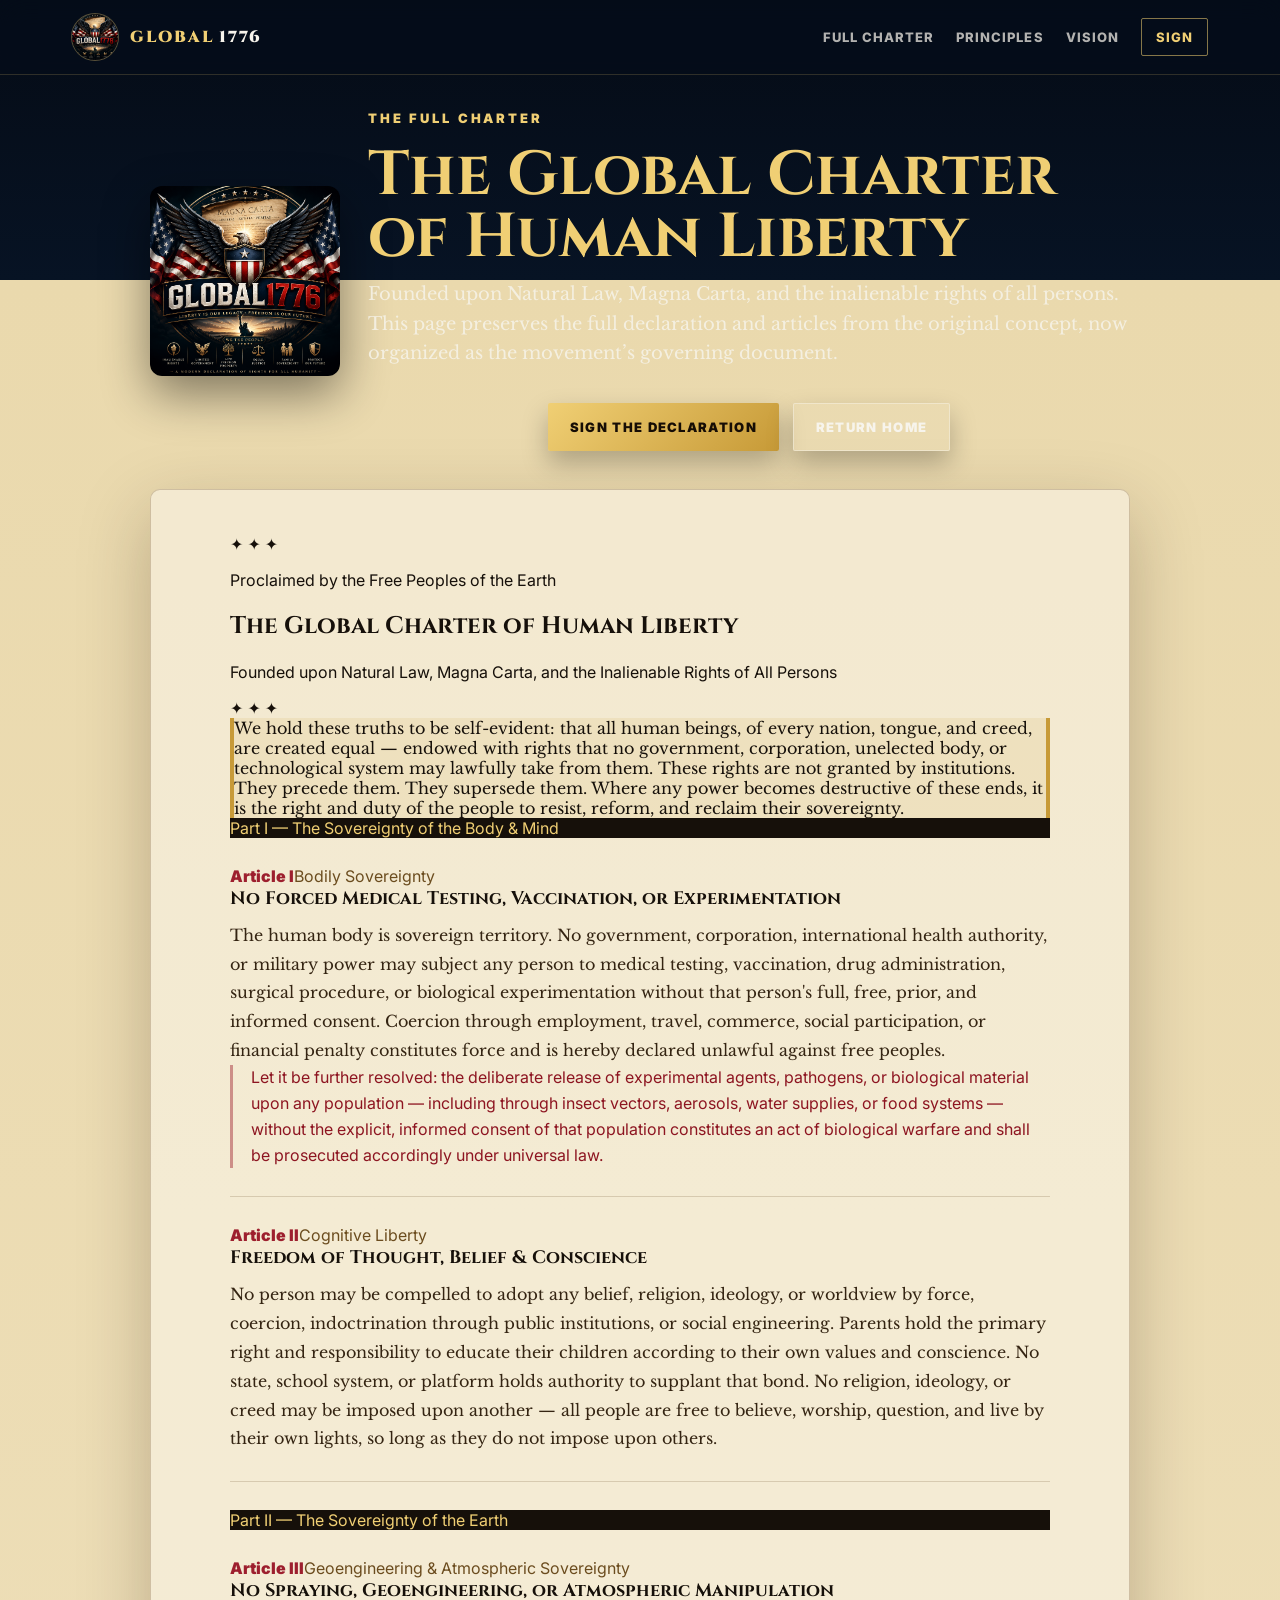
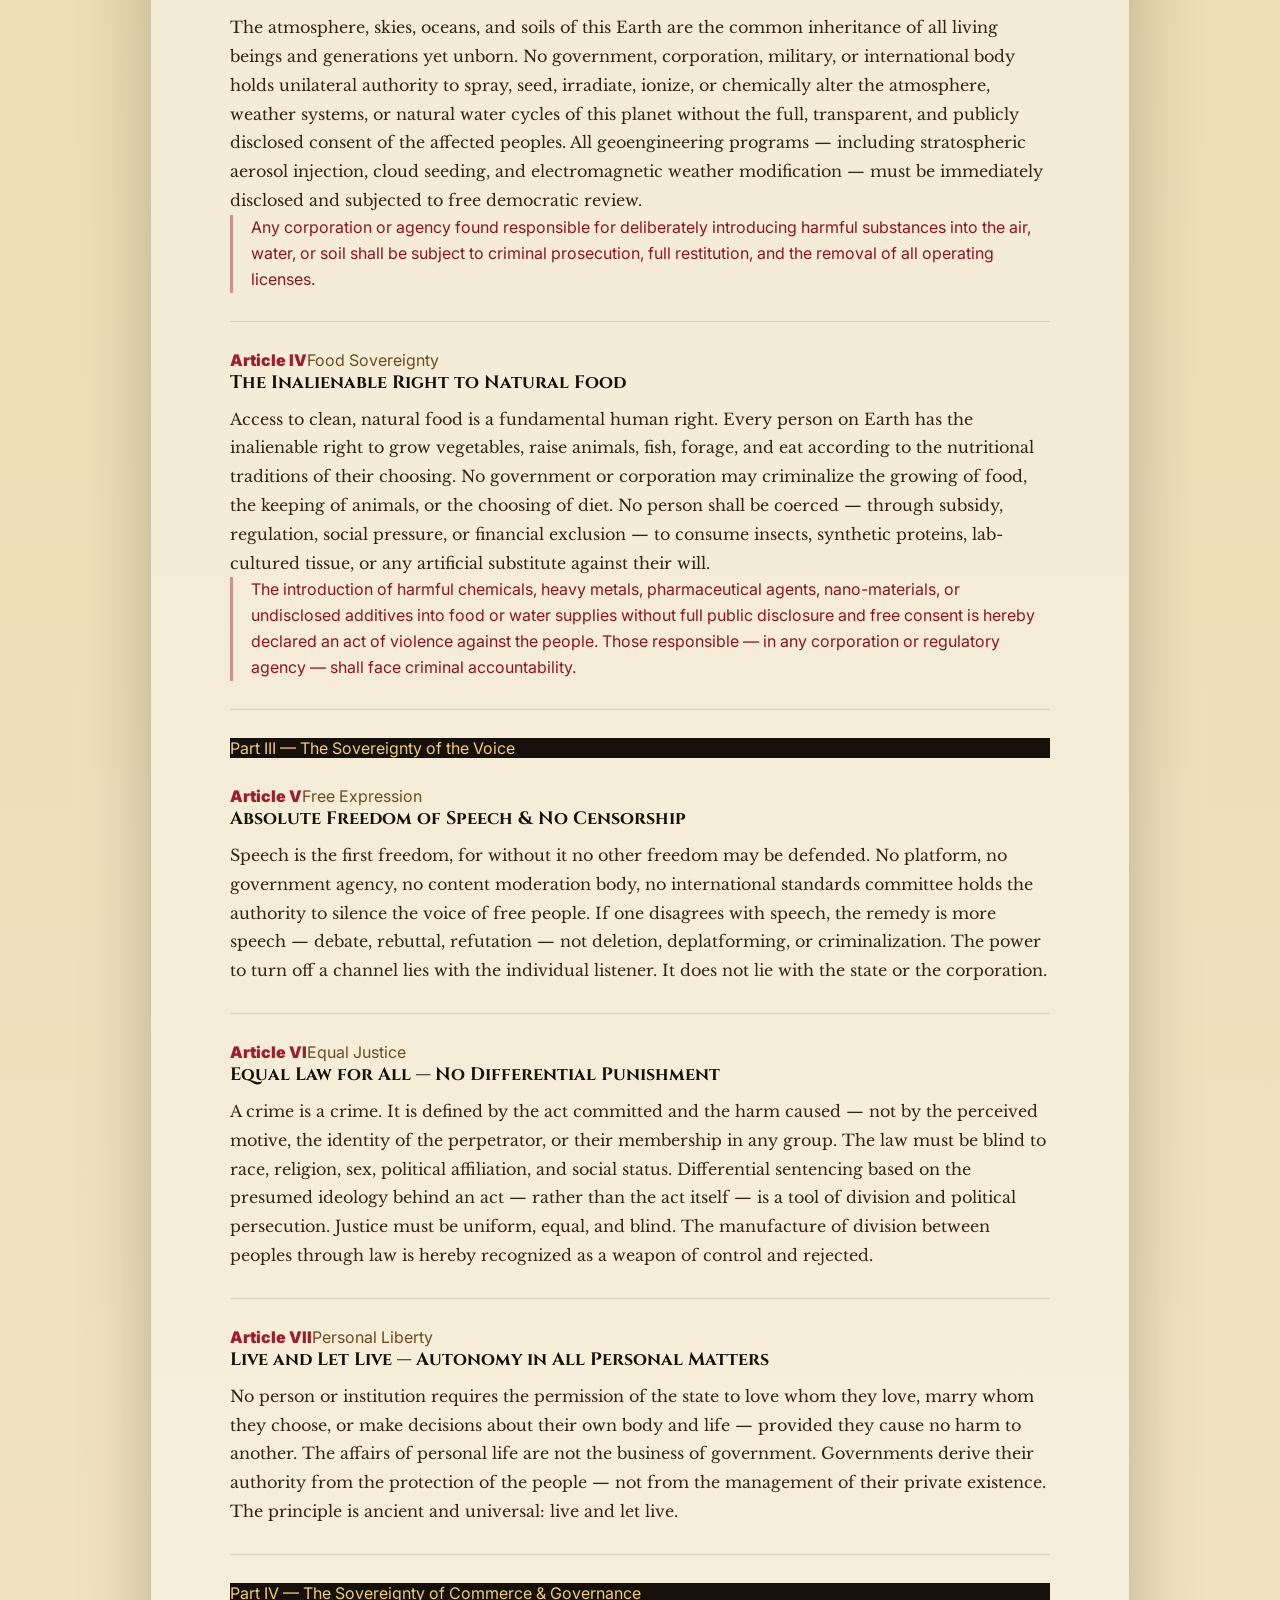
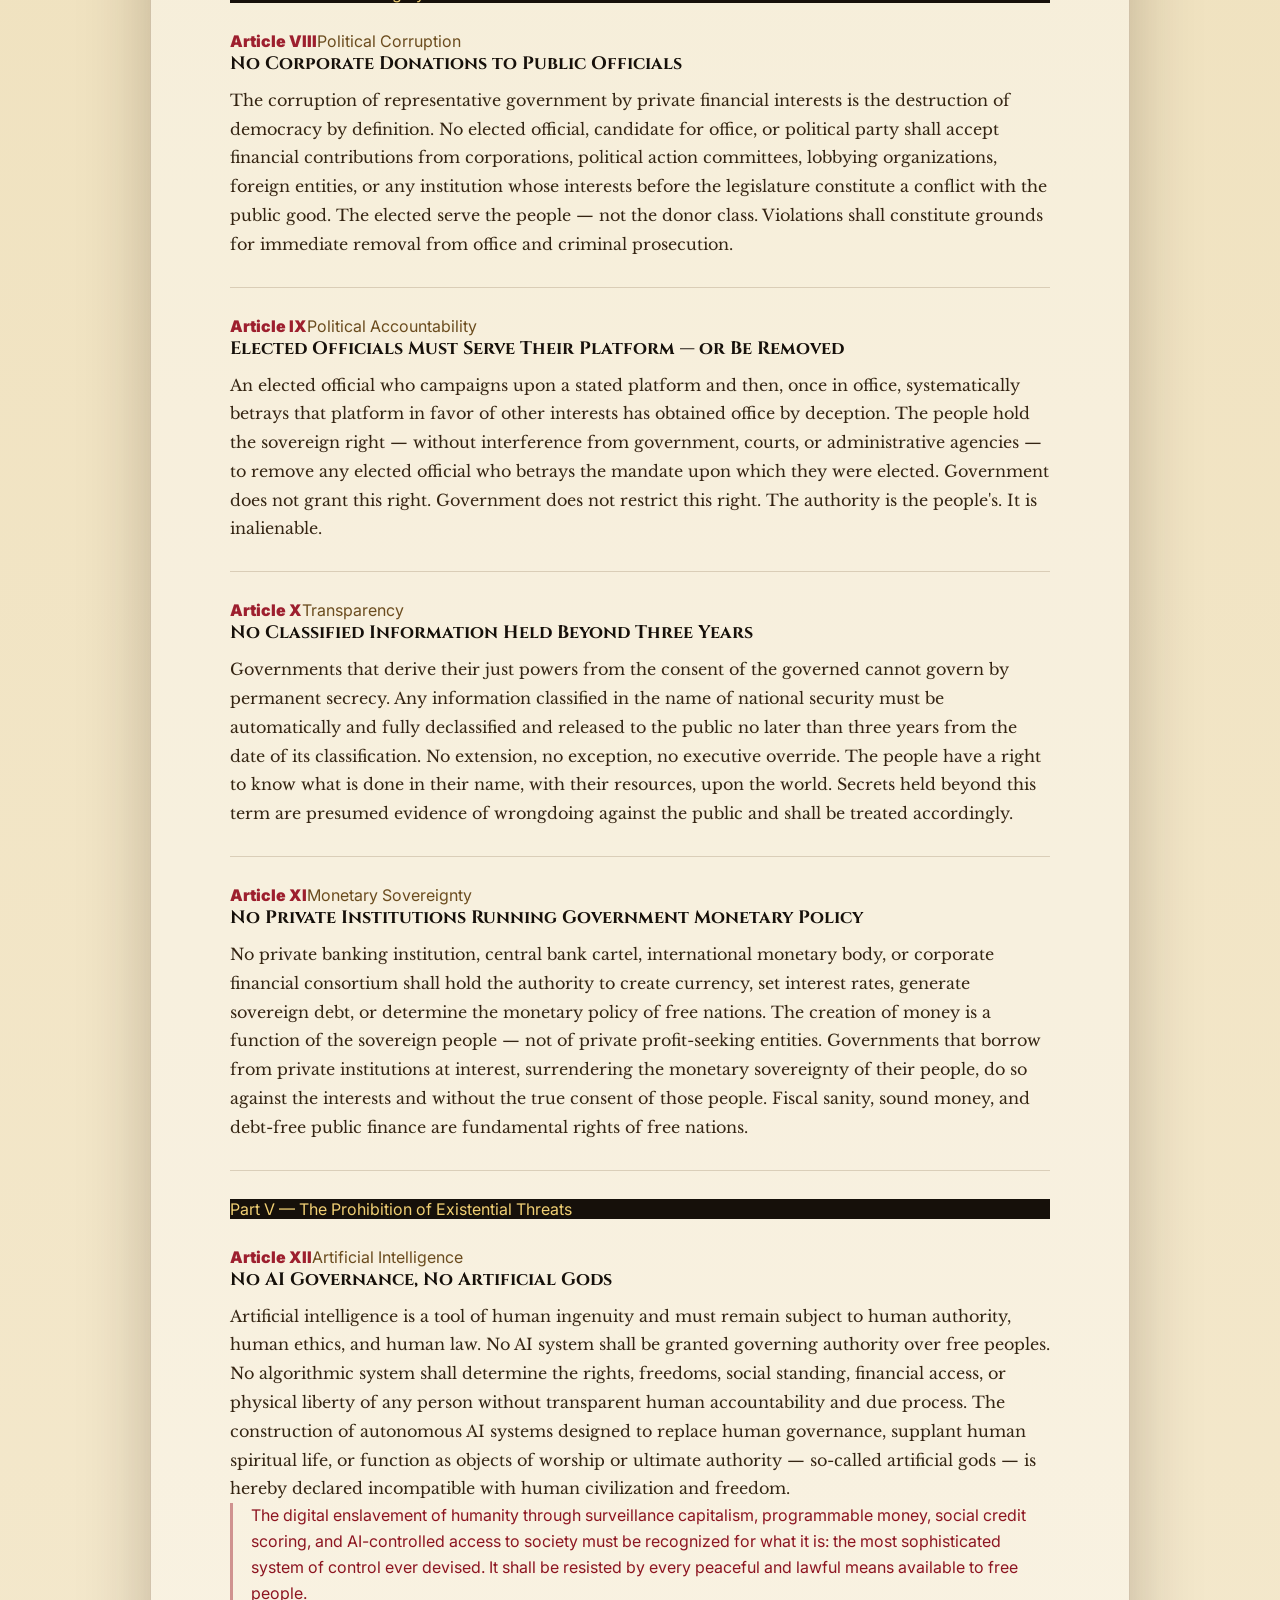
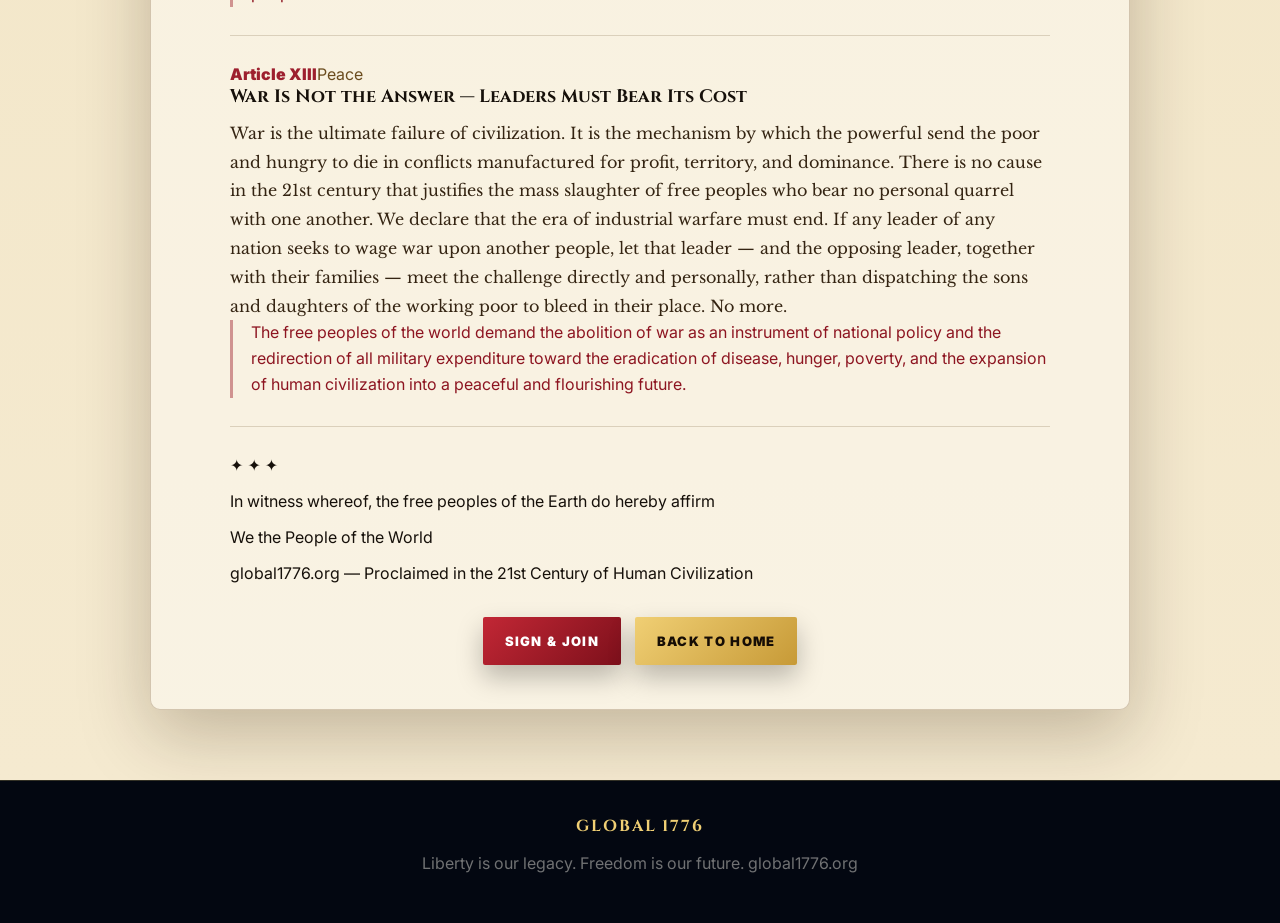
==== charter.html @ 75a34292 "Add files via upload" ====
<!DOCTYPE html><html lang="en"><head><meta charset="UTF-8"/><meta name="viewport" content="width=device-width, initial-scale=1.0"/><title>The Global Charter | Global 1776</title><meta name="description" content="The full Global 1776 Charter of Human Liberty: a modern Magna Carta for natural rights, consent, speech, transparency, food freedom, and peace."/><meta property="og:title" content="The Global Charter of Human Liberty"/><meta property="og:description" content="Read and sign the modern declaration of rights for all humanity."/><meta property="og:image" content="global1776-emblem.png"/><link rel="preconnect" href="https://fonts.googleapis.com"><link rel="preconnect" href="https://fonts.gstatic.com" crossorigin><link href="https://fonts.googleapis.com/css2?family=Cinzel:wght@500;700;900&family=Libre+Baskerville:ital,wght@0,400;0,700;1,400&family=Inter:wght@400;600;700;800;900&display=swap" rel="stylesheet"><style>
:root{
  --navy:#061324;--navy2:#0b1f3a;--blue:#123d73;--red:#9d1f2e;--red2:#c22735;--white:#f7f4ec;--parchment:#ead9ad;--paper:#f5ead0;--ink:#16100a;--muted:#d7c8a2;--gold:#c79a37;--gold2:#f0cf74;--shadow:rgba(0,0,0,.45);
}
*{box-sizing:border-box} html{scroll-behavior:smooth} body{margin:0;background:var(--navy);color:var(--white);font-family:Inter,system-ui,sans-serif;overflow-x:hidden} a{color:inherit}
.nav{position:fixed;inset:0 0 auto 0;z-index:20;background:rgba(5,13,26,.82);backdrop-filter:blur(14px);border-bottom:1px solid rgba(240,207,116,.18)}
.nav-inner{max-width:1180px;margin:auto;display:flex;align-items:center;justify-content:space-between;padding:14px 22px}.brand{font-family:Cinzel,serif;font-weight:900;letter-spacing:.12em;color:var(--gold2);text-decoration:none}.brand span{color:var(--white)}.links{display:flex;gap:22px;align-items:center}.links a{text-decoration:none;color:rgba(247,244,236,.72);font-size:13px;font-weight:800;text-transform:uppercase;letter-spacing:.08em}.links a:hover{color:var(--gold2)}.nav-cta{padding:10px 14px;border:1px solid rgba(240,207,116,.55);color:var(--gold2)!important;border-radius:2px}
.hero{position:relative;min-height:100vh;display:grid;place-items:center;padding:105px 22px 70px;background:radial-gradient(circle at 70% 30%, rgba(194,39,53,.26), transparent 28%),radial-gradient(circle at 25% 20%, rgba(18,61,115,.75), transparent 34%),linear-gradient(135deg,#040915 0%,#091a33 45%,#140608 100%)}
.hero:before{content:"";position:absolute;inset:0;background:linear-gradient(rgba(255,255,255,.025) 1px, transparent 1px),linear-gradient(90deg,rgba(255,255,255,.025) 1px, transparent 1px);background-size:52px 52px;mask-image:linear-gradient(to bottom,black,transparent 86%)}
.hero:after{content:"";position:absolute;inset:auto 0 0 0;height:180px;background:linear-gradient(transparent,var(--navy))}.hero-inner{position:relative;z-index:2;max-width:1180px;display:grid;grid-template-columns:1.08fr .92fr;gap:44px;align-items:center}.eyebrow{color:var(--gold2);font-weight:900;letter-spacing:.22em;text-transform:uppercase;font-size:13px;margin-bottom:18px}.h1{font-family:Cinzel,serif;font-size:clamp(44px,7vw,88px);line-height:.95;margin:0 0 22px;font-weight:900;text-shadow:0 10px 30px var(--shadow)}.h1 b{color:var(--gold2)}.sub{font-family:Libre Baskerville,serif;font-size:clamp(17px,2.2vw,22px);line-height:1.68;color:rgba(247,244,236,.84);max-width:720px;margin:0 0 28px}.battle-line{display:flex;gap:10px;flex-wrap:wrap;margin:0 0 30px}.tag{border:1px solid rgba(240,207,116,.32);background:rgba(255,255,255,.05);padding:8px 11px;font-size:12px;font-weight:900;letter-spacing:.08em;text-transform:uppercase;color:#f3df9b}.cta-row{display:flex;gap:14px;flex-wrap:wrap}.btn{display:inline-flex;align-items:center;justify-content:center;min-height:48px;padding:0 22px;text-decoration:none;text-transform:uppercase;font-weight:900;letter-spacing:.1em;font-size:13px;border-radius:2px;box-shadow:0 12px 26px rgba(0,0,0,.25)}.btn-primary{background:linear-gradient(135deg,var(--gold2),var(--gold));color:#160d05}.btn-red{background:linear-gradient(135deg,var(--red2),#7d101b);color:white}.btn-ghost{border:1px solid rgba(247,244,236,.45);color:var(--white);background:rgba(255,255,255,.04)}.emblem-wrap{position:relative}.emblem{width:min(100%,520px);display:block;margin:auto;border-radius:12px;box-shadow:0 30px 80px rgba(0,0,0,.55),0 0 0 1px rgba(240,207,116,.22)}.seal-strip{margin-top:18px;text-align:center;color:rgba(247,244,236,.75);font-family:Cinzel,serif;letter-spacing:.16em;font-weight:700;font-size:13px}.section{padding:78px 22px}.container{max-width:1180px;margin:auto}.center{text-align:center}.kicker{font-weight:900;color:var(--red2);letter-spacing:.2em;text-transform:uppercase;font-size:12px}.title{font-family:Cinzel,serif;font-size:clamp(32px,4vw,54px);line-height:1.05;margin:12px 0 18px}.lead{font-family:Libre Baskerville,serif;color:rgba(247,244,236,.78);font-size:18px;line-height:1.75;max-width:820px;margin:0 auto}.pledge{background:linear-gradient(180deg,var(--paper),var(--parchment));color:var(--ink);position:relative}.pledge:before,.pledge:after{content:"";position:absolute;left:0;right:0;height:60px}.pledge:before{top:0;background:linear-gradient(var(--navy),transparent)}.pledge:after{bottom:0;background:linear-gradient(transparent,var(--navy))}.charter-card{position:relative;background:rgba(255,255,255,.28);border:1px solid rgba(87,51,12,.25);box-shadow:0 18px 50px rgba(64,38,7,.25);padding:46px;border-radius:8px}.charter-card .lead{color:#3a2916}.articles{display:grid;grid-template-columns:repeat(3,1fr);gap:16px;margin-top:34px}.article{background:rgba(7,19,36,.82);border:1px solid rgba(240,207,116,.16);padding:24px;border-radius:6px;min-height:210px}.article h3{font-family:Cinzel,serif;color:var(--gold2);margin:0 0 10px;font-size:18px}.article p{margin:0;color:rgba(247,244,236,.72);line-height:1.62}.principles{background:linear-gradient(180deg,var(--navy),#07101e)}.principle-grid{display:grid;grid-template-columns:repeat(4,1fr);gap:14px;margin-top:38px}.principle{background:linear-gradient(180deg,rgba(255,255,255,.065),rgba(255,255,255,.025));border:1px solid rgba(255,255,255,.1);padding:22px;border-radius:6px}.num{font-family:Cinzel,serif;color:var(--red2);font-weight:900;font-size:13px;letter-spacing:.13em}.principle h3{font-family:Cinzel,serif;color:var(--gold2);margin:8px 0 10px;font-size:17px}.principle p{margin:0;color:rgba(247,244,236,.68);line-height:1.55;font-size:14px}.banner{background:linear-gradient(90deg,#68111a,var(--red2),#68111a);padding:28px 22px;text-align:center;border-block:1px solid rgba(240,207,116,.25)}.banner strong{font-family:Cinzel,serif;font-size:clamp(22px,3vw,36px);letter-spacing:.08em}.vision{background:radial-gradient(circle at center top,rgba(240,207,116,.12),transparent 35%),#050b15}.vision-grid{display:grid;grid-template-columns:1fr 1fr;gap:22px;margin-top:36px}.vision-card{border-left:4px solid var(--gold);padding:26px;background:rgba(255,255,255,.045)}.vision-card h3{margin:0 0 10px;font-family:Cinzel,serif;color:var(--white)}.vision-card p{margin:0;color:rgba(247,244,236,.72);line-height:1.7}.join{background:linear-gradient(135deg,var(--paper),#d9bd7b);color:var(--ink);text-align:center}.join .lead{color:#392815}.form{display:flex;gap:10px;justify-content:center;flex-wrap:wrap;margin:30px 0 0}.form input{min-width:300px;padding:15px 16px;border:1px solid rgba(22,16,10,.25);font:inherit}.form button{border:0;padding:15px 22px;background:linear-gradient(135deg,var(--red2),#82121c);color:white;font-weight:900;text-transform:uppercase;letter-spacing:.08em}.fine{font-size:12px;color:#5b4125;margin-top:14px}.footer{background:#030711;border-top:1px solid rgba(240,207,116,.2);padding:34px 22px;text-align:center;color:rgba(247,244,236,.45)}.footer b{font-family:Cinzel,serif;color:var(--gold2);letter-spacing:.12em}
@media(max-width:900px){.hero-inner{grid-template-columns:1fr}.emblem{max-width:420px}.articles,.principle-grid,.vision-grid{grid-template-columns:1fr 1fr}.links a:not(.nav-cta){display:none}}
@media(max-width:600px){.articles,.principle-grid,.vision-grid{grid-template-columns:1fr}.charter-card{padding:28px}.h1{font-size:44px}.nav-inner{padding:12px 16px}.form input{min-width:100%;width:100%}.btn{width:100%}.cta-row{width:100%}}

.logo-mark{height:46px;width:46px;object-fit:cover;border-radius:50%;box-shadow:0 0 0 1px rgba(240,207,116,.35);margin-right:12px}.brand-wrap{display:flex;align-items:center;text-decoration:none}.emblem{background:#050b15}.full-charter-link{margin-top:28px}.charter-page{background:linear-gradient(180deg,#050b15,#071324 280px,#ead9ad 280px,#f5ead0);color:#16100a;padding:110px 22px 70px}.charter-shell{max-width:980px;margin:0 auto}.charter-hero{display:grid;grid-template-columns:190px 1fr;gap:28px;align-items:center;color:#f7f4ec;margin-bottom:38px}.charter-hero img{width:190px;border-radius:12px;box-shadow:0 18px 48px rgba(0,0,0,.45)}.charter-hero h1{font-family:Cinzel,serif;font-size:clamp(36px,5vw,62px);line-height:1;margin:0 0 12px;color:#f0cf74}.charter-hero p{font-family:Libre Baskerville,serif;font-size:18px;line-height:1.65;color:rgba(247,244,236,.82);margin:0}.charter-document{background:rgba(255,255,255,.42);border:1px solid rgba(87,51,12,.24);box-shadow:0 24px 70px rgba(42,22,4,.25);border-radius:10px;padding:44px}.charter-document .charter-body{max-width:820px;margin:auto;padding:0}.charter-document .doc-title{font-family:Cinzel,serif}.charter-document .section-banner{background:#16100a;color:#f0cf74}.charter-document .article{background:transparent;border:none;border-bottom:1px solid rgba(87,51,12,.18);border-radius:0;min-height:0;padding:0 0 28px;margin:28px 0;color:#16100a}.charter-document .article h3,.charter-document .art-title{font-family:Cinzel,serif;color:#16100a}.charter-document .art-body{font-family:Libre Baskerville,serif;color:#342412;line-height:1.8;text-indent:0}.charter-document .art-edict{color:#8d1521;border-left:3px solid rgba(157,31,46,.45);padding-left:18px}.charter-document .art-num{color:#9d1f2e;font-weight:900}.charter-document .art-tag{color:#6b4c1e}.charter-document .preamble-block{font-family:Libre Baskerville,serif;background:rgba(199,154,55,.12);border-left:4px solid #c79a37;border-right:4px solid #c79a37}.charter-actions{display:flex;gap:14px;justify-content:center;flex-wrap:wrap;margin:34px 0 0}.nav .brand-wrap .brand{display:inline-block}@media(max-width:760px){.charter-hero{grid-template-columns:1fr;text-align:center}.charter-hero img{margin:auto;width:210px}.charter-document{padding:24px}.logo-mark{height:38px;width:38px}.brand{font-size:14px}}
</style></head><body><nav class="nav"><div class="nav-inner"><a class="brand-wrap" href="index.html"><img class="logo-mark" src="global1776-emblem.png" alt="Global 1776 emblem"><span class="brand">GLOBAL <span>1776</span></span></a><div class="links"><a href="charter.html">Full Charter</a><a href="index.html#principles">Principles</a><a href="index.html#vision">Vision</a><a class="nav-cta" href="index.html#join">Sign</a></div></div></nav><main class="charter-page"><div class="charter-shell"><section class="charter-hero"><img src="global1776-emblem.png" alt="Global 1776 emblem"><div><div class="eyebrow">The Full Charter</div><h1>The Global Charter of Human Liberty</h1><p>Founded upon Natural Law, Magna Carta, and the inalienable rights of all persons. This page preserves the full declaration and articles from the original concept, now organized as the movement’s governing document.</p><div class="charter-actions"><a class="btn btn-primary" href="index.html#join">Sign the Declaration</a><a class="btn btn-ghost" href="index.html">Return Home</a></div></div></section><section class="charter-document"><div class="charter-body">
<div class="doc-masthead">
<div class="doc-top-ornament">✦ ✦ ✦</div>
<p class="doc-kicker">Proclaimed by the Free Peoples of the Earth</p>
<h2 class="doc-title">The Global Charter of Human Liberty</h2>
<p class="doc-subtitle">Founded upon Natural Law, Magna Carta, and the Inalienable Rights of All Persons</p>
</div>
<div class="ornament-row">✦ ✦ ✦</div>
<div class="preamble-block">
    We hold these truths to be self-evident: that all human beings, of every nation, tongue, and creed, are created equal —
    endowed with rights that no government, corporation, unelected body, or technological system may lawfully take from them.
    These rights are not granted by institutions. They precede them. They supersede them. Where any power becomes destructive of these ends,
    it is the right and duty of the people to resist, reform, and reclaim their sovereignty.
  </div>
<!-- PART I -->
<div class="section-banner">Part I — The Sovereignty of the Body &amp; Mind</div>
<div class="article" id="body-sovereignty">
<div class="art-meta"><span class="art-num">Article I</span><span class="art-tag">Bodily Sovereignty</span></div>
<h3 class="art-title">No Forced Medical Testing, Vaccination, or Experimentation</h3>
<p class="art-body">The human body is sovereign territory. No government, corporation, international health authority, or military power may subject any person to medical testing, vaccination, drug administration, surgical procedure, or biological experimentation without that person's full, free, prior, and informed consent. Coercion through employment, travel, commerce, social participation, or financial penalty constitutes force and is hereby declared unlawful against free peoples.</p>
<p class="art-edict">Let it be further resolved: the deliberate release of experimental agents, pathogens, or biological material upon any population — including through insect vectors, aerosols, water supplies, or food systems — without the explicit, informed consent of that population constitutes an act of biological warfare and shall be prosecuted accordingly under universal law.</p>
</div>
<div class="article">
<div class="art-meta"><span class="art-num">Article II</span><span class="art-tag">Cognitive Liberty</span></div>
<h3 class="art-title">Freedom of Thought, Belief &amp; Conscience</h3>
<p class="art-body">No person may be compelled to adopt any belief, religion, ideology, or worldview by force, coercion, indoctrination through public institutions, or social engineering. Parents hold the primary right and responsibility to educate their children according to their own values and conscience. No state, school system, or platform holds authority to supplant that bond. No religion, ideology, or creed may be imposed upon another — all people are free to believe, worship, question, and live by their own lights, so long as they do not impose upon others.</p>
</div>
<!-- PART II -->
<div class="section-banner" id="environment">Part II — The Sovereignty of the Earth</div>
<div class="article">
<div class="art-meta"><span class="art-num">Article III</span><span class="art-tag">Geoengineering &amp; Atmospheric Sovereignty</span></div>
<h3 class="art-title">No Spraying, Geoengineering, or Atmospheric Manipulation</h3>
<p class="art-body">The atmosphere, skies, oceans, and soils of this Earth are the common inheritance of all living beings and generations yet unborn. No government, corporation, military, or international body holds unilateral authority to spray, seed, irradiate, ionize, or chemically alter the atmosphere, weather systems, or natural water cycles of this planet without the full, transparent, and publicly disclosed consent of the affected peoples. All geoengineering programs — including stratospheric aerosol injection, cloud seeding, and electromagnetic weather modification — must be immediately disclosed and subjected to free democratic review.</p>
<p class="art-edict">Any corporation or agency found responsible for deliberately introducing harmful substances into the air, water, or soil shall be subject to criminal prosecution, full restitution, and the removal of all operating licenses.</p>
</div>
<div class="article" id="food">
<div class="art-meta"><span class="art-num">Article IV</span><span class="art-tag">Food Sovereignty</span></div>
<h3 class="art-title">The Inalienable Right to Natural Food</h3>
<p class="art-body">Access to clean, natural food is a fundamental human right. Every person on Earth has the inalienable right to grow vegetables, raise animals, fish, forage, and eat according to the nutritional traditions of their choosing. No government or corporation may criminalize the growing of food, the keeping of animals, or the choosing of diet. No person shall be coerced — through subsidy, regulation, social pressure, or financial exclusion — to consume insects, synthetic proteins, lab-cultured tissue, or any artificial substitute against their will.</p>
<p class="art-edict">The introduction of harmful chemicals, heavy metals, pharmaceutical agents, nano-materials, or undisclosed additives into food or water supplies without full public disclosure and free consent is hereby declared an act of violence against the people. Those responsible — in any corporation or regulatory agency — shall face criminal accountability.</p>
</div>
<!-- PART III -->
<div class="section-banner" id="speech">Part III — The Sovereignty of the Voice</div>
<div class="article">
<div class="art-meta"><span class="art-num">Article V</span><span class="art-tag">Free Expression</span></div>
<h3 class="art-title">Absolute Freedom of Speech &amp; No Censorship</h3>
<p class="art-body">Speech is the first freedom, for without it no other freedom may be defended. No platform, no government agency, no content moderation body, no international standards committee holds the authority to silence the voice of free people. If one disagrees with speech, the remedy is more speech — debate, rebuttal, refutation — not deletion, deplatforming, or criminalization. The power to turn off a channel lies with the individual listener. It does not lie with the state or the corporation.</p>
</div>
<div class="article">
<div class="art-meta"><span class="art-num">Article VI</span><span class="art-tag">Equal Justice</span></div>
<h3 class="art-title">Equal Law for All — No Differential Punishment</h3>
<p class="art-body">A crime is a crime. It is defined by the act committed and the harm caused — not by the perceived motive, the identity of the perpetrator, or their membership in any group. The law must be blind to race, religion, sex, political affiliation, and social status. Differential sentencing based on the presumed ideology behind an act — rather than the act itself — is a tool of division and political persecution. Justice must be uniform, equal, and blind. The manufacture of division between peoples through law is hereby recognized as a weapon of control and rejected.</p>
</div>
<div class="article">
<div class="art-meta"><span class="art-num">Article VII</span><span class="art-tag">Personal Liberty</span></div>
<h3 class="art-title">Live and Let Live — Autonomy in All Personal Matters</h3>
<p class="art-body">No person or institution requires the permission of the state to love whom they love, marry whom they choose, or make decisions about their own body and life — provided they cause no harm to another. The affairs of personal life are not the business of government. Governments derive their authority from the protection of the people — not from the management of their private existence. The principle is ancient and universal: live and let live.</p>
</div>
<!-- PART IV -->
<div class="section-banner" id="money">Part IV — The Sovereignty of Commerce &amp; Governance</div>
<div class="article">
<div class="art-meta"><span class="art-num">Article VIII</span><span class="art-tag">Political Corruption</span></div>
<h3 class="art-title">No Corporate Donations to Public Officials</h3>
<p class="art-body">The corruption of representative government by private financial interests is the destruction of democracy by definition. No elected official, candidate for office, or political party shall accept financial contributions from corporations, political action committees, lobbying organizations, foreign entities, or any institution whose interests before the legislature constitute a conflict with the public good. The elected serve the people — not the donor class. Violations shall constitute grounds for immediate removal from office and criminal prosecution.</p>
</div>
<div class="article" id="accountability">
<div class="art-meta"><span class="art-num">Article IX</span><span class="art-tag">Political Accountability</span></div>
<h3 class="art-title">Elected Officials Must Serve Their Platform — or Be Removed</h3>
<p class="art-body">An elected official who campaigns upon a stated platform and then, once in office, systematically betrays that platform in favor of other interests has obtained office by deception. The people hold the sovereign right — without interference from government, courts, or administrative agencies — to remove any elected official who betrays the mandate upon which they were elected. Government does not grant this right. Government does not restrict this right. The authority is the people's. It is inalienable.</p>
</div>
<div class="article">
<div class="art-meta"><span class="art-num">Article X</span><span class="art-tag">Transparency</span></div>
<h3 class="art-title">No Classified Information Held Beyond Three Years</h3>
<p class="art-body">Governments that derive their just powers from the consent of the governed cannot govern by permanent secrecy. Any information classified in the name of national security must be automatically and fully declassified and released to the public no later than three years from the date of its classification. No extension, no exception, no executive override. The people have a right to know what is done in their name, with their resources, upon the world. Secrets held beyond this term are presumed evidence of wrongdoing against the public and shall be treated accordingly.</p>
</div>
<div class="article">
<div class="art-meta"><span class="art-num">Article XI</span><span class="art-tag">Monetary Sovereignty</span></div>
<h3 class="art-title">No Private Institutions Running Government Monetary Policy</h3>
<p class="art-body">No private banking institution, central bank cartel, international monetary body, or corporate financial consortium shall hold the authority to create currency, set interest rates, generate sovereign debt, or determine the monetary policy of free nations. The creation of money is a function of the sovereign people — not of private profit-seeking entities. Governments that borrow from private institutions at interest, surrendering the monetary sovereignty of their people, do so against the interests and without the true consent of those people. Fiscal sanity, sound money, and debt-free public finance are fundamental rights of free nations.</p>
</div>
<!-- PART V -->
<div class="section-banner">Part V — The Prohibition of Existential Threats</div>
<div class="article">
<div class="art-meta"><span class="art-num">Article XII</span><span class="art-tag">Artificial Intelligence</span></div>
<h3 class="art-title">No AI Governance, No Artificial Gods</h3>
<p class="art-body">Artificial intelligence is a tool of human ingenuity and must remain subject to human authority, human ethics, and human law. No AI system shall be granted governing authority over free peoples. No algorithmic system shall determine the rights, freedoms, social standing, financial access, or physical liberty of any person without transparent human accountability and due process. The construction of autonomous AI systems designed to replace human governance, supplant human spiritual life, or function as objects of worship or ultimate authority — so-called artificial gods — is hereby declared incompatible with human civilization and freedom.</p>
<p class="art-edict">The digital enslavement of humanity through surveillance capitalism, programmable money, social credit scoring, and AI-controlled access to society must be recognized for what it is: the most sophisticated system of control ever devised. It shall be resisted by every peaceful and lawful means available to free people.</p>
</div>
<div class="article" id="peace">
<div class="art-meta"><span class="art-num">Article XIII</span><span class="art-tag">Peace</span></div>
<h3 class="art-title">War Is Not the Answer — Leaders Must Bear Its Cost</h3>
<p class="art-body">War is the ultimate failure of civilization. It is the mechanism by which the powerful send the poor and hungry to die in conflicts manufactured for profit, territory, and dominance. There is no cause in the 21st century that justifies the mass slaughter of free peoples who bear no personal quarrel with one another. We declare that the era of industrial warfare must end. If any leader of any nation seeks to wage war upon another people, let that leader — and the opposing leader, together with their families — meet the challenge directly and personally, rather than dispatching the sons and daughters of the working poor to bleed in their place. No more.</p>
<p class="art-edict">The free peoples of the world demand the abolition of war as an instrument of national policy and the redirection of all military expenditure toward the eradication of disease, hunger, poverty, and the expansion of human civilization into a peaceful and flourishing future.</p>
</div>
<div class="ornament-row">✦ ✦ ✦</div>
<div class="sig-section">
<p class="sig-label">In witness whereof, the free peoples of the Earth do hereby affirm</p>
<p class="sig-script">We the People of the World</p>
<p class="sig-domain">global1776.org — Proclaimed in the 21st Century of Human Civilization</p>
</div>
</div><div class="charter-actions"><a class="btn btn-red" href="index.html#join">Sign & Join</a><a class="btn btn-primary" href="index.html">Back to Home</a></div></section></div></main><footer class="footer"><b>GLOBAL 1776</b><p>Liberty is our legacy. Freedom is our future. global1776.org</p></footer></body></html>
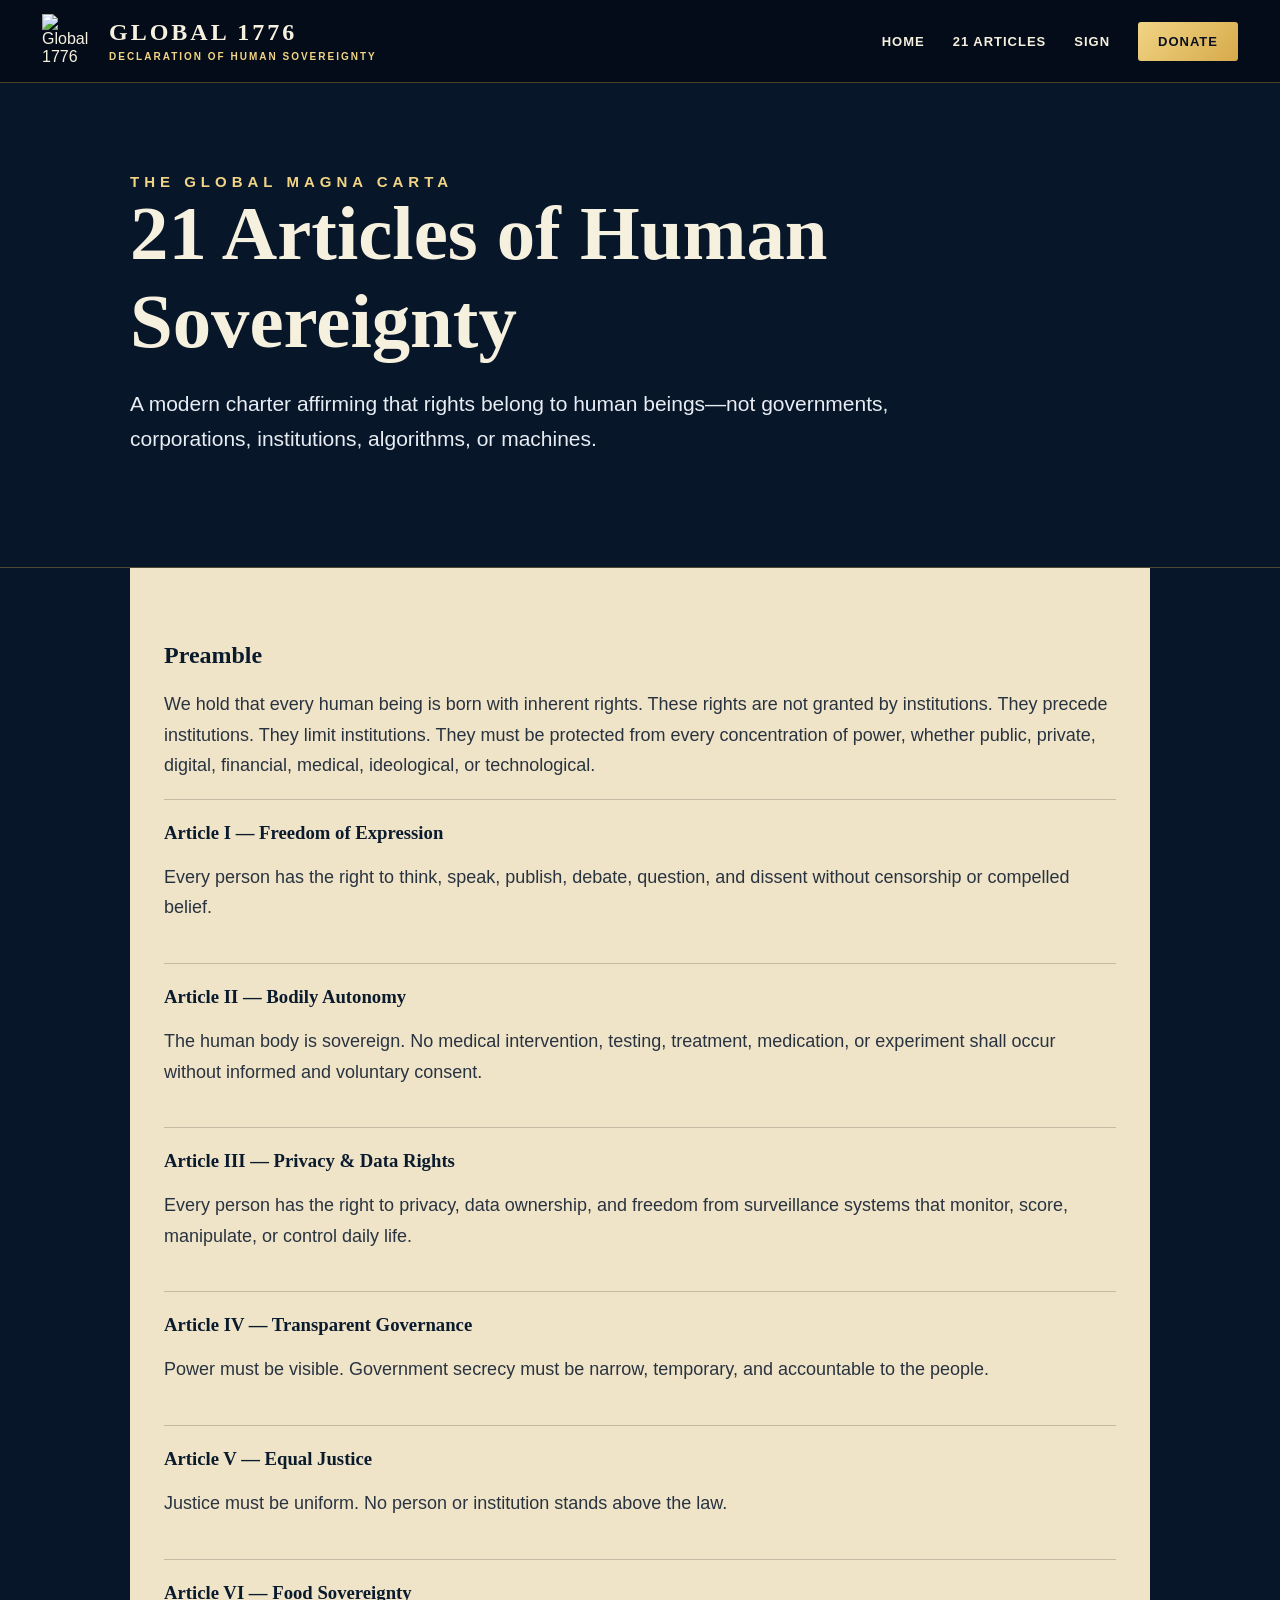
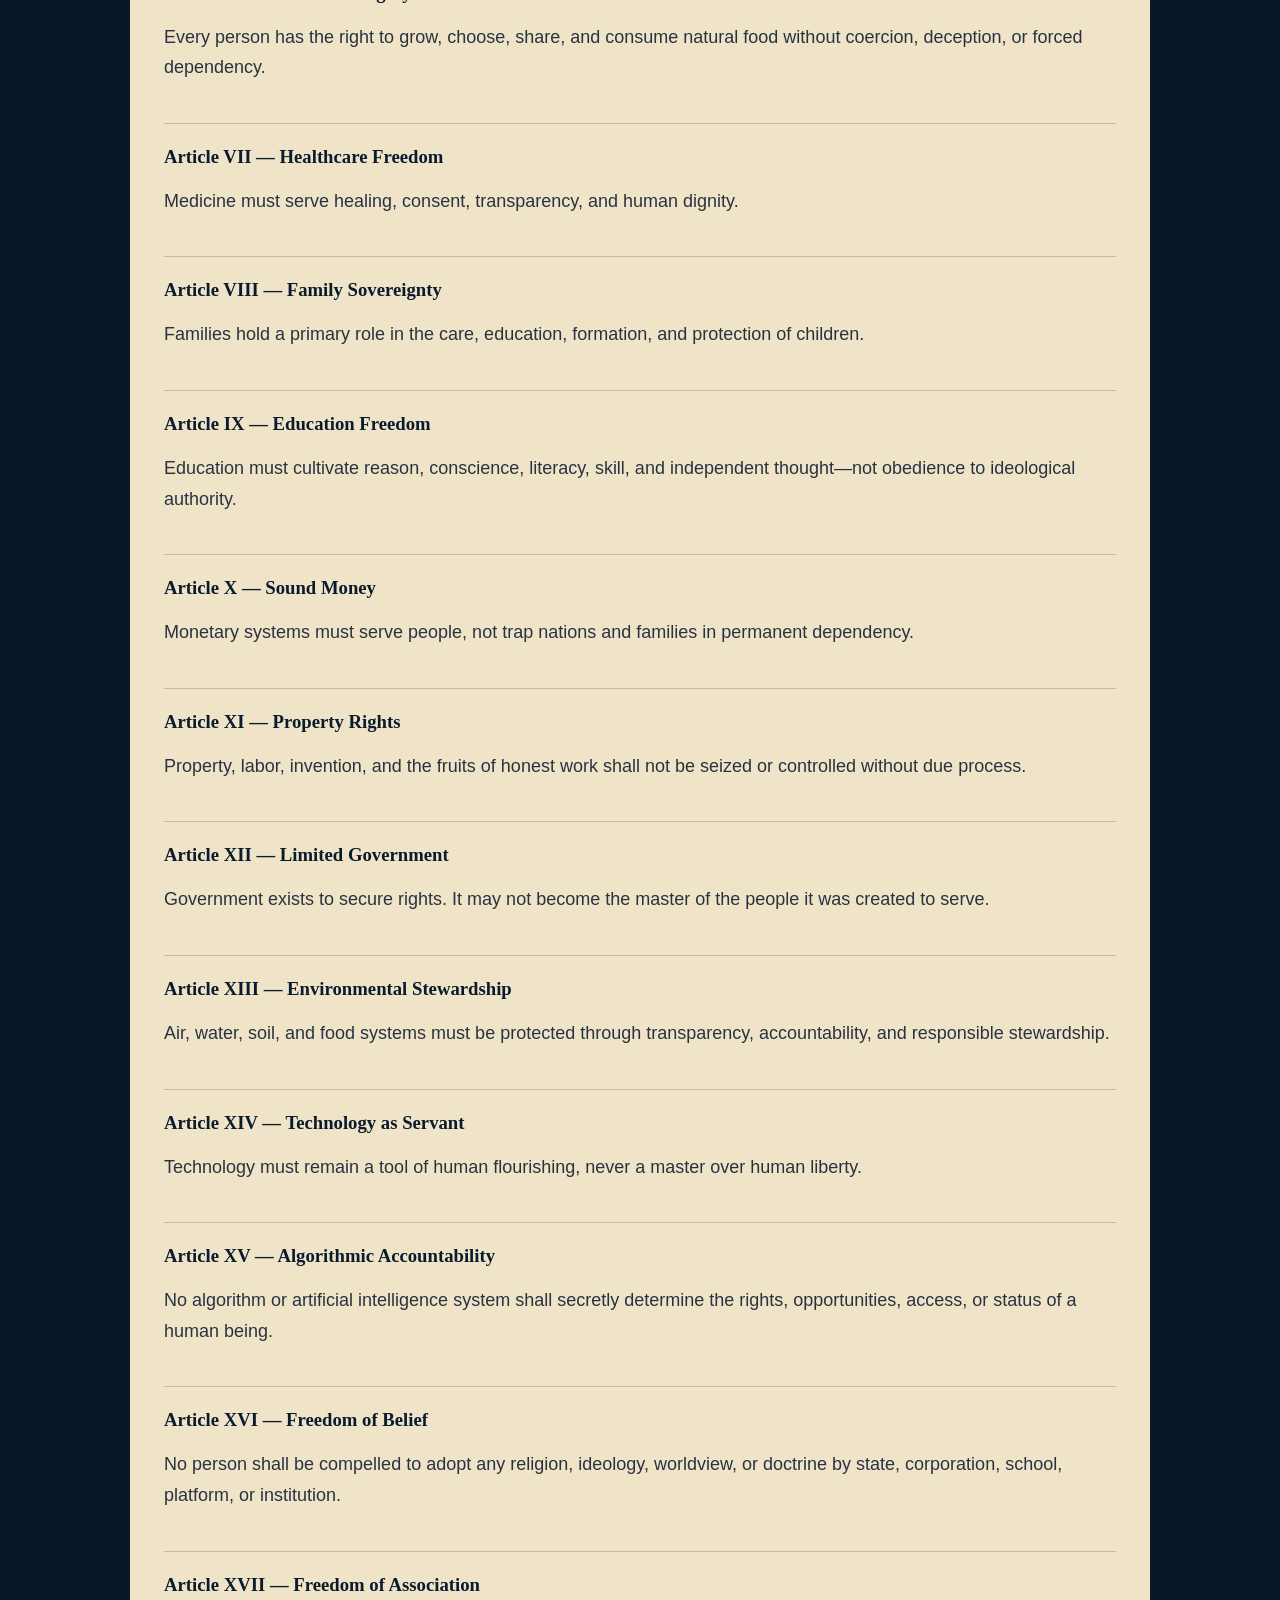
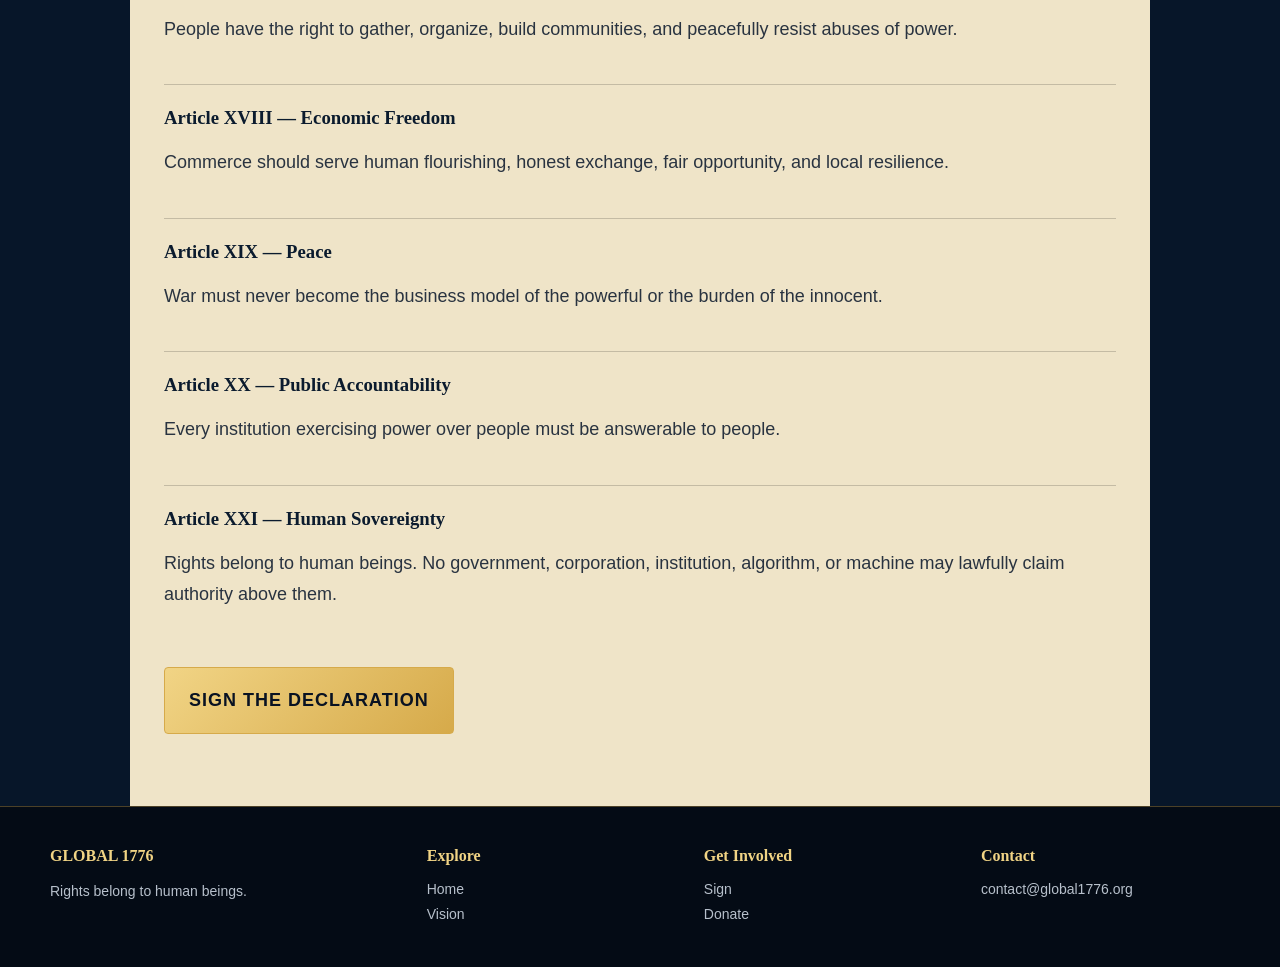
==== commit 0dd1e743: "Add files via upload" ====
--- a/charter.html
+++ b/charter.html
@@ -1,115 +1,27 @@
-<!DOCTYPE html><html lang="en"><head><meta charset="UTF-8"/><meta name="viewport" content="width=device-width, initial-scale=1.0"/><title>The Global Charter | Global 1776</title><meta name="description" content="The full Global 1776 Charter of Human Liberty: a modern Magna Carta for natural rights, consent, speech, transparency, food freedom, and peace."/><meta property="og:title" content="The Global Charter of Human Liberty"/><meta property="og:description" content="Read and sign the modern declaration of rights for all humanity."/><meta property="og:image" content="global1776-emblem.png"/><link rel="preconnect" href="https://fonts.googleapis.com"><link rel="preconnect" href="https://fonts.gstatic.com" crossorigin><link href="https://fonts.googleapis.com/css2?family=Cinzel:wght@500;700;900&family=Libre+Baskerville:ital,wght@0,400;0,700;1,400&family=Inter:wght@400;600;700;800;900&display=swap" rel="stylesheet"><style>
-:root{
-  --navy:#061324;--navy2:#0b1f3a;--blue:#123d73;--red:#9d1f2e;--red2:#c22735;--white:#f7f4ec;--parchment:#ead9ad;--paper:#f5ead0;--ink:#16100a;--muted:#d7c8a2;--gold:#c79a37;--gold2:#f0cf74;--shadow:rgba(0,0,0,.45);
-}
-*{box-sizing:border-box} html{scroll-behavior:smooth} body{margin:0;background:var(--navy);color:var(--white);font-family:Inter,system-ui,sans-serif;overflow-x:hidden} a{color:inherit}
-.nav{position:fixed;inset:0 0 auto 0;z-index:20;background:rgba(5,13,26,.82);backdrop-filter:blur(14px);border-bottom:1px solid rgba(240,207,116,.18)}
-.nav-inner{max-width:1180px;margin:auto;display:flex;align-items:center;justify-content:space-between;padding:14px 22px}.brand{font-family:Cinzel,serif;font-weight:900;letter-spacing:.12em;color:var(--gold2);text-decoration:none}.brand span{color:var(--white)}.links{display:flex;gap:22px;align-items:center}.links a{text-decoration:none;color:rgba(247,244,236,.72);font-size:13px;font-weight:800;text-transform:uppercase;letter-spacing:.08em}.links a:hover{color:var(--gold2)}.nav-cta{padding:10px 14px;border:1px solid rgba(240,207,116,.55);color:var(--gold2)!important;border-radius:2px}
-.hero{position:relative;min-height:100vh;display:grid;place-items:center;padding:105px 22px 70px;background:radial-gradient(circle at 70% 30%, rgba(194,39,53,.26), transparent 28%),radial-gradient(circle at 25% 20%, rgba(18,61,115,.75), transparent 34%),linear-gradient(135deg,#040915 0%,#091a33 45%,#140608 100%)}
-.hero:before{content:"";position:absolute;inset:0;background:linear-gradient(rgba(255,255,255,.025) 1px, transparent 1px),linear-gradient(90deg,rgba(255,255,255,.025) 1px, transparent 1px);background-size:52px 52px;mask-image:linear-gradient(to bottom,black,transparent 86%)}
-.hero:after{content:"";position:absolute;inset:auto 0 0 0;height:180px;background:linear-gradient(transparent,var(--navy))}.hero-inner{position:relative;z-index:2;max-width:1180px;display:grid;grid-template-columns:1.08fr .92fr;gap:44px;align-items:center}.eyebrow{color:var(--gold2);font-weight:900;letter-spacing:.22em;text-transform:uppercase;font-size:13px;margin-bottom:18px}.h1{font-family:Cinzel,serif;font-size:clamp(44px,7vw,88px);line-height:.95;margin:0 0 22px;font-weight:900;text-shadow:0 10px 30px var(--shadow)}.h1 b{color:var(--gold2)}.sub{font-family:Libre Baskerville,serif;font-size:clamp(17px,2.2vw,22px);line-height:1.68;color:rgba(247,244,236,.84);max-width:720px;margin:0 0 28px}.battle-line{display:flex;gap:10px;flex-wrap:wrap;margin:0 0 30px}.tag{border:1px solid rgba(240,207,116,.32);background:rgba(255,255,255,.05);padding:8px 11px;font-size:12px;font-weight:900;letter-spacing:.08em;text-transform:uppercase;color:#f3df9b}.cta-row{display:flex;gap:14px;flex-wrap:wrap}.btn{display:inline-flex;align-items:center;justify-content:center;min-height:48px;padding:0 22px;text-decoration:none;text-transform:uppercase;font-weight:900;letter-spacing:.1em;font-size:13px;border-radius:2px;box-shadow:0 12px 26px rgba(0,0,0,.25)}.btn-primary{background:linear-gradient(135deg,var(--gold2),var(--gold));color:#160d05}.btn-red{background:linear-gradient(135deg,var(--red2),#7d101b);color:white}.btn-ghost{border:1px solid rgba(247,244,236,.45);color:var(--white);background:rgba(255,255,255,.04)}.emblem-wrap{position:relative}.emblem{width:min(100%,520px);display:block;margin:auto;border-radius:12px;box-shadow:0 30px 80px rgba(0,0,0,.55),0 0 0 1px rgba(240,207,116,.22)}.seal-strip{margin-top:18px;text-align:center;color:rgba(247,244,236,.75);font-family:Cinzel,serif;letter-spacing:.16em;font-weight:700;font-size:13px}.section{padding:78px 22px}.container{max-width:1180px;margin:auto}.center{text-align:center}.kicker{font-weight:900;color:var(--red2);letter-spacing:.2em;text-transform:uppercase;font-size:12px}.title{font-family:Cinzel,serif;font-size:clamp(32px,4vw,54px);line-height:1.05;margin:12px 0 18px}.lead{font-family:Libre Baskerville,serif;color:rgba(247,244,236,.78);font-size:18px;line-height:1.75;max-width:820px;margin:0 auto}.pledge{background:linear-gradient(180deg,var(--paper),var(--parchment));color:var(--ink);position:relative}.pledge:before,.pledge:after{content:"";position:absolute;left:0;right:0;height:60px}.pledge:before{top:0;background:linear-gradient(var(--navy),transparent)}.pledge:after{bottom:0;background:linear-gradient(transparent,var(--navy))}.charter-card{position:relative;background:rgba(255,255,255,.28);border:1px solid rgba(87,51,12,.25);box-shadow:0 18px 50px rgba(64,38,7,.25);padding:46px;border-radius:8px}.charter-card .lead{color:#3a2916}.articles{display:grid;grid-template-columns:repeat(3,1fr);gap:16px;margin-top:34px}.article{background:rgba(7,19,36,.82);border:1px solid rgba(240,207,116,.16);padding:24px;border-radius:6px;min-height:210px}.article h3{font-family:Cinzel,serif;color:var(--gold2);margin:0 0 10px;font-size:18px}.article p{margin:0;color:rgba(247,244,236,.72);line-height:1.62}.principles{background:linear-gradient(180deg,var(--navy),#07101e)}.principle-grid{display:grid;grid-template-columns:repeat(4,1fr);gap:14px;margin-top:38px}.principle{background:linear-gradient(180deg,rgba(255,255,255,.065),rgba(255,255,255,.025));border:1px solid rgba(255,255,255,.1);padding:22px;border-radius:6px}.num{font-family:Cinzel,serif;color:var(--red2);font-weight:900;font-size:13px;letter-spacing:.13em}.principle h3{font-family:Cinzel,serif;color:var(--gold2);margin:8px 0 10px;font-size:17px}.principle p{margin:0;color:rgba(247,244,236,.68);line-height:1.55;font-size:14px}.banner{background:linear-gradient(90deg,#68111a,var(--red2),#68111a);padding:28px 22px;text-align:center;border-block:1px solid rgba(240,207,116,.25)}.banner strong{font-family:Cinzel,serif;font-size:clamp(22px,3vw,36px);letter-spacing:.08em}.vision{background:radial-gradient(circle at center top,rgba(240,207,116,.12),transparent 35%),#050b15}.vision-grid{display:grid;grid-template-columns:1fr 1fr;gap:22px;margin-top:36px}.vision-card{border-left:4px solid var(--gold);padding:26px;background:rgba(255,255,255,.045)}.vision-card h3{margin:0 0 10px;font-family:Cinzel,serif;color:var(--white)}.vision-card p{margin:0;color:rgba(247,244,236,.72);line-height:1.7}.join{background:linear-gradient(135deg,var(--paper),#d9bd7b);color:var(--ink);text-align:center}.join .lead{color:#392815}.form{display:flex;gap:10px;justify-content:center;flex-wrap:wrap;margin:30px 0 0}.form input{min-width:300px;padding:15px 16px;border:1px solid rgba(22,16,10,.25);font:inherit}.form button{border:0;padding:15px 22px;background:linear-gradient(135deg,var(--red2),#82121c);color:white;font-weight:900;text-transform:uppercase;letter-spacing:.08em}.fine{font-size:12px;color:#5b4125;margin-top:14px}.footer{background:#030711;border-top:1px solid rgba(240,207,116,.2);padding:34px 22px;text-align:center;color:rgba(247,244,236,.45)}.footer b{font-family:Cinzel,serif;color:var(--gold2);letter-spacing:.12em}
-@media(max-width:900px){.hero-inner{grid-template-columns:1fr}.emblem{max-width:420px}.articles,.principle-grid,.vision-grid{grid-template-columns:1fr 1fr}.links a:not(.nav-cta){display:none}}
-@media(max-width:600px){.articles,.principle-grid,.vision-grid{grid-template-columns:1fr}.charter-card{padding:28px}.h1{font-size:44px}.nav-inner{padding:12px 16px}.form input{min-width:100%;width:100%}.btn{width:100%}.cta-row{width:100%}}
-
-.logo-mark{height:46px;width:46px;object-fit:cover;border-radius:50%;box-shadow:0 0 0 1px rgba(240,207,116,.35);margin-right:12px}.brand-wrap{display:flex;align-items:center;text-decoration:none}.emblem{background:#050b15}.full-charter-link{margin-top:28px}.charter-page{background:linear-gradient(180deg,#050b15,#071324 280px,#ead9ad 280px,#f5ead0);color:#16100a;padding:110px 22px 70px}.charter-shell{max-width:980px;margin:0 auto}.charter-hero{display:grid;grid-template-columns:190px 1fr;gap:28px;align-items:center;color:#f7f4ec;margin-bottom:38px}.charter-hero img{width:190px;border-radius:12px;box-shadow:0 18px 48px rgba(0,0,0,.45)}.charter-hero h1{font-family:Cinzel,serif;font-size:clamp(36px,5vw,62px);line-height:1;margin:0 0 12px;color:#f0cf74}.charter-hero p{font-family:Libre Baskerville,serif;font-size:18px;line-height:1.65;color:rgba(247,244,236,.82);margin:0}.charter-document{background:rgba(255,255,255,.42);border:1px solid rgba(87,51,12,.24);box-shadow:0 24px 70px rgba(42,22,4,.25);border-radius:10px;padding:44px}.charter-document .charter-body{max-width:820px;margin:auto;padding:0}.charter-document .doc-title{font-family:Cinzel,serif}.charter-document .section-banner{background:#16100a;color:#f0cf74}.charter-document .article{background:transparent;border:none;border-bottom:1px solid rgba(87,51,12,.18);border-radius:0;min-height:0;padding:0 0 28px;margin:28px 0;color:#16100a}.charter-document .article h3,.charter-document .art-title{font-family:Cinzel,serif;color:#16100a}.charter-document .art-body{font-family:Libre Baskerville,serif;color:#342412;line-height:1.8;text-indent:0}.charter-document .art-edict{color:#8d1521;border-left:3px solid rgba(157,31,46,.45);padding-left:18px}.charter-document .art-num{color:#9d1f2e;font-weight:900}.charter-document .art-tag{color:#6b4c1e}.charter-document .preamble-block{font-family:Libre Baskerville,serif;background:rgba(199,154,55,.12);border-left:4px solid #c79a37;border-right:4px solid #c79a37}.charter-actions{display:flex;gap:14px;justify-content:center;flex-wrap:wrap;margin:34px 0 0}.nav .brand-wrap .brand{display:inline-block}@media(max-width:760px){.charter-hero{grid-template-columns:1fr;text-align:center}.charter-hero img{margin:auto;width:210px}.charter-document{padding:24px}.logo-mark{height:38px;width:38px}.brand{font-size:14px}}
-</style></head><body><nav class="nav"><div class="nav-inner"><a class="brand-wrap" href="index.html"><img class="logo-mark" src="global1776-emblem.png" alt="Global 1776 emblem"><span class="brand">GLOBAL <span>1776</span></span></a><div class="links"><a href="charter.html">Full Charter</a><a href="index.html#principles">Principles</a><a href="index.html#vision">Vision</a><a class="nav-cta" href="index.html#join">Sign</a></div></div></nav><main class="charter-page"><div class="charter-shell"><section class="charter-hero"><img src="global1776-emblem.png" alt="Global 1776 emblem"><div><div class="eyebrow">The Full Charter</div><h1>The Global Charter of Human Liberty</h1><p>Founded upon Natural Law, Magna Carta, and the inalienable rights of all persons. This page preserves the full declaration and articles from the original concept, now organized as the movement’s governing document.</p><div class="charter-actions"><a class="btn btn-primary" href="index.html#join">Sign the Declaration</a><a class="btn btn-ghost" href="index.html">Return Home</a></div></div></section><section class="charter-document"><div class="charter-body">
-<div class="doc-masthead">
-<div class="doc-top-ornament">✦ ✦ ✦</div>
-<p class="doc-kicker">Proclaimed by the Free Peoples of the Earth</p>
-<h2 class="doc-title">The Global Charter of Human Liberty</h2>
-<p class="doc-subtitle">Founded upon Natural Law, Magna Carta, and the Inalienable Rights of All Persons</p>
-</div>
-<div class="ornament-row">✦ ✦ ✦</div>
-<div class="preamble-block">
-    We hold these truths to be self-evident: that all human beings, of every nation, tongue, and creed, are created equal —
-    endowed with rights that no government, corporation, unelected body, or technological system may lawfully take from them.
-    These rights are not granted by institutions. They precede them. They supersede them. Where any power becomes destructive of these ends,
-    it is the right and duty of the people to resist, reform, and reclaim their sovereignty.
-  </div>
-<!-- PART I -->
-<div class="section-banner">Part I — The Sovereignty of the Body &amp; Mind</div>
-<div class="article" id="body-sovereignty">
-<div class="art-meta"><span class="art-num">Article I</span><span class="art-tag">Bodily Sovereignty</span></div>
-<h3 class="art-title">No Forced Medical Testing, Vaccination, or Experimentation</h3>
-<p class="art-body">The human body is sovereign territory. No government, corporation, international health authority, or military power may subject any person to medical testing, vaccination, drug administration, surgical procedure, or biological experimentation without that person's full, free, prior, and informed consent. Coercion through employment, travel, commerce, social participation, or financial penalty constitutes force and is hereby declared unlawful against free peoples.</p>
-<p class="art-edict">Let it be further resolved: the deliberate release of experimental agents, pathogens, or biological material upon any population — including through insect vectors, aerosols, water supplies, or food systems — without the explicit, informed consent of that population constitutes an act of biological warfare and shall be prosecuted accordingly under universal law.</p>
-</div>
-<div class="article">
-<div class="art-meta"><span class="art-num">Article II</span><span class="art-tag">Cognitive Liberty</span></div>
-<h3 class="art-title">Freedom of Thought, Belief &amp; Conscience</h3>
-<p class="art-body">No person may be compelled to adopt any belief, religion, ideology, or worldview by force, coercion, indoctrination through public institutions, or social engineering. Parents hold the primary right and responsibility to educate their children according to their own values and conscience. No state, school system, or platform holds authority to supplant that bond. No religion, ideology, or creed may be imposed upon another — all people are free to believe, worship, question, and live by their own lights, so long as they do not impose upon others.</p>
-</div>
-<!-- PART II -->
-<div class="section-banner" id="environment">Part II — The Sovereignty of the Earth</div>
-<div class="article">
-<div class="art-meta"><span class="art-num">Article III</span><span class="art-tag">Geoengineering &amp; Atmospheric Sovereignty</span></div>
-<h3 class="art-title">No Spraying, Geoengineering, or Atmospheric Manipulation</h3>
-<p class="art-body">The atmosphere, skies, oceans, and soils of this Earth are the common inheritance of all living beings and generations yet unborn. No government, corporation, military, or international body holds unilateral authority to spray, seed, irradiate, ionize, or chemically alter the atmosphere, weather systems, or natural water cycles of this planet without the full, transparent, and publicly disclosed consent of the affected peoples. All geoengineering programs — including stratospheric aerosol injection, cloud seeding, and electromagnetic weather modification — must be immediately disclosed and subjected to free democratic review.</p>
-<p class="art-edict">Any corporation or agency found responsible for deliberately introducing harmful substances into the air, water, or soil shall be subject to criminal prosecution, full restitution, and the removal of all operating licenses.</p>
-</div>
-<div class="article" id="food">
-<div class="art-meta"><span class="art-num">Article IV</span><span class="art-tag">Food Sovereignty</span></div>
-<h3 class="art-title">The Inalienable Right to Natural Food</h3>
-<p class="art-body">Access to clean, natural food is a fundamental human right. Every person on Earth has the inalienable right to grow vegetables, raise animals, fish, forage, and eat according to the nutritional traditions of their choosing. No government or corporation may criminalize the growing of food, the keeping of animals, or the choosing of diet. No person shall be coerced — through subsidy, regulation, social pressure, or financial exclusion — to consume insects, synthetic proteins, lab-cultured tissue, or any artificial substitute against their will.</p>
-<p class="art-edict">The introduction of harmful chemicals, heavy metals, pharmaceutical agents, nano-materials, or undisclosed additives into food or water supplies without full public disclosure and free consent is hereby declared an act of violence against the people. Those responsible — in any corporation or regulatory agency — shall face criminal accountability.</p>
-</div>
-<!-- PART III -->
-<div class="section-banner" id="speech">Part III — The Sovereignty of the Voice</div>
-<div class="article">
-<div class="art-meta"><span class="art-num">Article V</span><span class="art-tag">Free Expression</span></div>
-<h3 class="art-title">Absolute Freedom of Speech &amp; No Censorship</h3>
-<p class="art-body">Speech is the first freedom, for without it no other freedom may be defended. No platform, no government agency, no content moderation body, no international standards committee holds the authority to silence the voice of free people. If one disagrees with speech, the remedy is more speech — debate, rebuttal, refutation — not deletion, deplatforming, or criminalization. The power to turn off a channel lies with the individual listener. It does not lie with the state or the corporation.</p>
-</div>
-<div class="article">
-<div class="art-meta"><span class="art-num">Article VI</span><span class="art-tag">Equal Justice</span></div>
-<h3 class="art-title">Equal Law for All — No Differential Punishment</h3>
-<p class="art-body">A crime is a crime. It is defined by the act committed and the harm caused — not by the perceived motive, the identity of the perpetrator, or their membership in any group. The law must be blind to race, religion, sex, political affiliation, and social status. Differential sentencing based on the presumed ideology behind an act — rather than the act itself — is a tool of division and political persecution. Justice must be uniform, equal, and blind. The manufacture of division between peoples through law is hereby recognized as a weapon of control and rejected.</p>
-</div>
-<div class="article">
-<div class="art-meta"><span class="art-num">Article VII</span><span class="art-tag">Personal Liberty</span></div>
-<h3 class="art-title">Live and Let Live — Autonomy in All Personal Matters</h3>
-<p class="art-body">No person or institution requires the permission of the state to love whom they love, marry whom they choose, or make decisions about their own body and life — provided they cause no harm to another. The affairs of personal life are not the business of government. Governments derive their authority from the protection of the people — not from the management of their private existence. The principle is ancient and universal: live and let live.</p>
-</div>
-<!-- PART IV -->
-<div class="section-banner" id="money">Part IV — The Sovereignty of Commerce &amp; Governance</div>
-<div class="article">
-<div class="art-meta"><span class="art-num">Article VIII</span><span class="art-tag">Political Corruption</span></div>
-<h3 class="art-title">No Corporate Donations to Public Officials</h3>
-<p class="art-body">The corruption of representative government by private financial interests is the destruction of democracy by definition. No elected official, candidate for office, or political party shall accept financial contributions from corporations, political action committees, lobbying organizations, foreign entities, or any institution whose interests before the legislature constitute a conflict with the public good. The elected serve the people — not the donor class. Violations shall constitute grounds for immediate removal from office and criminal prosecution.</p>
-</div>
-<div class="article" id="accountability">
-<div class="art-meta"><span class="art-num">Article IX</span><span class="art-tag">Political Accountability</span></div>
-<h3 class="art-title">Elected Officials Must Serve Their Platform — or Be Removed</h3>
-<p class="art-body">An elected official who campaigns upon a stated platform and then, once in office, systematically betrays that platform in favor of other interests has obtained office by deception. The people hold the sovereign right — without interference from government, courts, or administrative agencies — to remove any elected official who betrays the mandate upon which they were elected. Government does not grant this right. Government does not restrict this right. The authority is the people's. It is inalienable.</p>
-</div>
-<div class="article">
-<div class="art-meta"><span class="art-num">Article X</span><span class="art-tag">Transparency</span></div>
-<h3 class="art-title">No Classified Information Held Beyond Three Years</h3>
-<p class="art-body">Governments that derive their just powers from the consent of the governed cannot govern by permanent secrecy. Any information classified in the name of national security must be automatically and fully declassified and released to the public no later than three years from the date of its classification. No extension, no exception, no executive override. The people have a right to know what is done in their name, with their resources, upon the world. Secrets held beyond this term are presumed evidence of wrongdoing against the public and shall be treated accordingly.</p>
-</div>
-<div class="article">
-<div class="art-meta"><span class="art-num">Article XI</span><span class="art-tag">Monetary Sovereignty</span></div>
-<h3 class="art-title">No Private Institutions Running Government Monetary Policy</h3>
-<p class="art-body">No private banking institution, central bank cartel, international monetary body, or corporate financial consortium shall hold the authority to create currency, set interest rates, generate sovereign debt, or determine the monetary policy of free nations. The creation of money is a function of the sovereign people — not of private profit-seeking entities. Governments that borrow from private institutions at interest, surrendering the monetary sovereignty of their people, do so against the interests and without the true consent of those people. Fiscal sanity, sound money, and debt-free public finance are fundamental rights of free nations.</p>
-</div>
-<!-- PART V -->
-<div class="section-banner">Part V — The Prohibition of Existential Threats</div>
-<div class="article">
-<div class="art-meta"><span class="art-num">Article XII</span><span class="art-tag">Artificial Intelligence</span></div>
-<h3 class="art-title">No AI Governance, No Artificial Gods</h3>
-<p class="art-body">Artificial intelligence is a tool of human ingenuity and must remain subject to human authority, human ethics, and human law. No AI system shall be granted governing authority over free peoples. No algorithmic system shall determine the rights, freedoms, social standing, financial access, or physical liberty of any person without transparent human accountability and due process. The construction of autonomous AI systems designed to replace human governance, supplant human spiritual life, or function as objects of worship or ultimate authority — so-called artificial gods — is hereby declared incompatible with human civilization and freedom.</p>
-<p class="art-edict">The digital enslavement of humanity through surveillance capitalism, programmable money, social credit scoring, and AI-controlled access to society must be recognized for what it is: the most sophisticated system of control ever devised. It shall be resisted by every peaceful and lawful means available to free people.</p>
-</div>
-<div class="article" id="peace">
-<div class="art-meta"><span class="art-num">Article XIII</span><span class="art-tag">Peace</span></div>
-<h3 class="art-title">War Is Not the Answer — Leaders Must Bear Its Cost</h3>
-<p class="art-body">War is the ultimate failure of civilization. It is the mechanism by which the powerful send the poor and hungry to die in conflicts manufactured for profit, territory, and dominance. There is no cause in the 21st century that justifies the mass slaughter of free peoples who bear no personal quarrel with one another. We declare that the era of industrial warfare must end. If any leader of any nation seeks to wage war upon another people, let that leader — and the opposing leader, together with their families — meet the challenge directly and personally, rather than dispatching the sons and daughters of the working poor to bleed in their place. No more.</p>
-<p class="art-edict">The free peoples of the world demand the abolition of war as an instrument of national policy and the redirection of all military expenditure toward the eradication of disease, hunger, poverty, and the expansion of human civilization into a peaceful and flourishing future.</p>
-</div>
-<div class="ornament-row">✦ ✦ ✦</div>
-<div class="sig-section">
-<p class="sig-label">In witness whereof, the free peoples of the Earth do hereby affirm</p>
-<p class="sig-script">We the People of the World</p>
-<p class="sig-domain">global1776.org — Proclaimed in the 21st Century of Human Civilization</p>
-</div>
-</div><div class="charter-actions"><a class="btn btn-red" href="index.html#join">Sign & Join</a><a class="btn btn-primary" href="index.html">Back to Home</a></div></section></div></main><footer class="footer"><b>GLOBAL 1776</b><p>Liberty is our legacy. Freedom is our future. global1776.org</p></footer></body></html>+<!doctype html><html lang="en"><head><meta charset="utf-8"><meta name="viewport" content="width=device-width,initial-scale=1"><title>The Global Magna Carta — Global 1776</title><meta name="description" content="The 21 Articles of Human Sovereignty."><link rel="icon" href="assets/favicon.svg"><link rel="stylesheet" href="styles.css"></head><body>
+<header class="topbar"><nav class="nav"><a class="brand" href="index.html"><img src="assets/global1776-seal.svg" alt="Global 1776 Seal"><span><span class="brand-title">GLOBAL 1776</span><span class="brand-sub"><br>DECLARATION OF HUMAN SOVEREIGNTY</span></span></a><div class="links"><a href="index.html">Home</a><a href="#articles">21 Articles</a><a href="index.html#sign">Sign</a><a class="donate" href="index.html#impact">Donate</a></div></nav></header>
+<section class="charter-hero"><div class="charter-hero-inner"><div class="eyebrow">The Global Magna Carta</div><h1>21 Articles of Human Sovereignty</h1><p style="font-size:21px;line-height:1.65;max-width:760px;color:#e8edf4">A modern charter affirming that rights belong to human beings—not governments, corporations, institutions, algorithms, or machines.</p></div></section>
+<main class="charter-content" id="articles"><h2>Preamble</h2><p>We hold that every human being is born with inherent rights. These rights are not granted by institutions. They precede institutions. They limit institutions. They must be protected from every concentration of power, whether public, private, digital, financial, medical, ideological, or technological.</p>
+<div class="article-card"><h3>Article I — Freedom of Expression</h3><p>Every person has the right to think, speak, publish, debate, question, and dissent without censorship or compelled belief.</p></div>
+<div class="article-card"><h3>Article II — Bodily Autonomy</h3><p>The human body is sovereign. No medical intervention, testing, treatment, medication, or experiment shall occur without informed and voluntary consent.</p></div>
+<div class="article-card"><h3>Article III — Privacy & Data Rights</h3><p>Every person has the right to privacy, data ownership, and freedom from surveillance systems that monitor, score, manipulate, or control daily life.</p></div>
+<div class="article-card"><h3>Article IV — Transparent Governance</h3><p>Power must be visible. Government secrecy must be narrow, temporary, and accountable to the people.</p></div>
+<div class="article-card"><h3>Article V — Equal Justice</h3><p>Justice must be uniform. No person or institution stands above the law.</p></div>
+<div class="article-card"><h3>Article VI — Food Sovereignty</h3><p>Every person has the right to grow, choose, share, and consume natural food without coercion, deception, or forced dependency.</p></div>
+<div class="article-card"><h3>Article VII — Healthcare Freedom</h3><p>Medicine must serve healing, consent, transparency, and human dignity.</p></div>
+<div class="article-card"><h3>Article VIII — Family Sovereignty</h3><p>Families hold a primary role in the care, education, formation, and protection of children.</p></div>
+<div class="article-card"><h3>Article IX — Education Freedom</h3><p>Education must cultivate reason, conscience, literacy, skill, and independent thought—not obedience to ideological authority.</p></div>
+<div class="article-card"><h3>Article X — Sound Money</h3><p>Monetary systems must serve people, not trap nations and families in permanent dependency.</p></div>
+<div class="article-card"><h3>Article XI — Property Rights</h3><p>Property, labor, invention, and the fruits of honest work shall not be seized or controlled without due process.</p></div>
+<div class="article-card"><h3>Article XII — Limited Government</h3><p>Government exists to secure rights. It may not become the master of the people it was created to serve.</p></div>
+<div class="article-card"><h3>Article XIII — Environmental Stewardship</h3><p>Air, water, soil, and food systems must be protected through transparency, accountability, and responsible stewardship.</p></div>
+<div class="article-card"><h3>Article XIV — Technology as Servant</h3><p>Technology must remain a tool of human flourishing, never a master over human liberty.</p></div>
+<div class="article-card"><h3>Article XV — Algorithmic Accountability</h3><p>No algorithm or artificial intelligence system shall secretly determine the rights, opportunities, access, or status of a human being.</p></div>
+<div class="article-card"><h3>Article XVI — Freedom of Belief</h3><p>No person shall be compelled to adopt any religion, ideology, worldview, or doctrine by state, corporation, school, platform, or institution.</p></div>
+<div class="article-card"><h3>Article XVII — Freedom of Association</h3><p>People have the right to gather, organize, build communities, and peacefully resist abuses of power.</p></div>
+<div class="article-card"><h3>Article XVIII — Economic Freedom</h3><p>Commerce should serve human flourishing, honest exchange, fair opportunity, and local resilience.</p></div>
+<div class="article-card"><h3>Article XIX — Peace</h3><p>War must never become the business model of the powerful or the burden of the innocent.</p></div>
+<div class="article-card"><h3>Article XX — Public Accountability</h3><p>Every institution exercising power over people must be answerable to people.</p></div>
+<div class="article-card"><h3>Article XXI — Human Sovereignty</h3><p>Rights belong to human beings. No government, corporation, institution, algorithm, or machine may lawfully claim authority above them.</p></div>
+<p><a class="btn primary" href="index.html#sign">Sign the Declaration</a></p></main>
+<footer class="footer"><div class="footer-inner"><div><h4>GLOBAL 1776</h4><p>Rights belong to human beings.</p></div><div><h4>Explore</h4><a href="index.html">Home</a><a href="index.html#vision">Vision</a></div><div><h4>Get Involved</h4><a href="index.html#sign">Sign</a><a href="#">Donate</a></div><div><h4>Contact</h4><a href="mailto:contact@global1776.org">contact@global1776.org</a></div></div></footer></body></html>
--- a/styles.css
+++ b/styles.css
@@ -0,0 +1 @@
+:root{--navy:#071629;--navy2:#0c2138;--ink:#10131a;--gold:#d6aa4a;--gold2:#f1d485;--red:#9b1c28;--ivory:#f6f0df;--paper:#efe4c8;--muted:#b9c0c8;--line:rgba(214,170,74,.34)}*{box-sizing:border-box}html{scroll-behavior:smooth}body{margin:0;background:var(--navy);color:var(--ivory);font-family:Inter,Montserrat,Arial,sans-serif}a{color:inherit;text-decoration:none}.topbar{position:sticky;top:0;z-index:50;background:rgba(4,12,24,.94);backdrop-filter:blur(16px);border-bottom:1px solid var(--line)}.nav{max-width:1240px;margin:auto;display:flex;align-items:center;justify-content:space-between;padding:14px 22px}.brand{display:flex;align-items:center;gap:13px}.brand img{width:54px;height:54px}.brand-title{font-family:Georgia,serif;font-size:24px;font-weight:800;letter-spacing:3px}.brand-sub{font-size:10px;color:var(--gold2);font-weight:800;letter-spacing:2px}.links{display:flex;gap:28px;align-items:center;font-size:13px;font-weight:800;letter-spacing:1px;text-transform:uppercase}.donate{padding:12px 20px;background:linear-gradient(135deg,var(--gold2),var(--gold));color:#081120;border-radius:3px}.hamb{display:none}.hero{position:relative;overflow:hidden;border-bottom:1px solid var(--line);background:radial-gradient(circle at 80% 35%,rgba(214,170,74,.22),transparent 24%),linear-gradient(90deg,rgba(7,22,41,.85),rgba(7,22,41,.82)),url('assets/global1776-seal.svg');background-size:auto,auto,760px;background-position:center,center,6% 44%;background-repeat:no-repeat;min-height:680px}.hero:before{content:"";position:absolute;inset:0;background:linear-gradient(90deg,rgba(239,228,200,.16),transparent 34%),repeating-linear-gradient(90deg,transparent 0 79px,rgba(214,170,74,.05) 80px),repeating-linear-gradient(0deg,transparent 0 79px,rgba(214,170,74,.04) 80px)}.hero-inner{position:relative;max-width:1240px;margin:auto;display:grid;grid-template-columns:1fr 1fr;gap:50px;align-items:center;padding:82px 22px 86px}.seal-large{display:flex;justify-content:center}.seal-large img{width:min(500px,88vw);filter:drop-shadow(0 30px 40px rgba(0,0,0,.55))}.eyebrow{color:var(--gold2);font-size:15px;font-weight:900;letter-spacing:5px;text-transform:uppercase}.hero h1{font-family:Georgia,serif;font-size:clamp(50px,6.4vw,96px);line-height:.96;margin:18px 0 14px;letter-spacing:2px}.hero h2{font-family:Georgia,serif;font-size:clamp(26px,3vw,44px);line-height:1.08;color:var(--gold2);margin:0 0 28px}.hero p{font-size:20px;line-height:1.65;color:#e8edf4;max-width:610px}.cta{display:flex;flex-wrap:wrap;gap:16px;margin-top:30px}.btn{display:inline-flex;align-items:center;justify-content:center;min-width:210px;padding:17px 24px;border-radius:4px;font-weight:900;text-transform:uppercase;letter-spacing:1px;border:1px solid var(--gold)}.btn.primary{background:linear-gradient(135deg,var(--gold2),var(--gold));color:#091222}.btn.secondary{background:rgba(0,0,0,.24);color:#fff}.birthright{display:flex;gap:22px;flex-wrap:wrap;margin-top:24px;color:var(--gold2);font-size:13px;text-transform:uppercase;font-weight:900;letter-spacing:1px}.pillars{background:linear-gradient(180deg,#08213b,#061426);border-bottom:1px solid var(--line);padding:38px 22px}.section-title{text-align:center;font-family:Georgia,serif;color:var(--gold2);font-size:22px;letter-spacing:3px;text-transform:uppercase;margin:0 0 28px}.pillar-grid{max-width:1180px;margin:auto;display:grid;grid-template-columns:repeat(4,1fr);gap:0;border-top:1px solid var(--line);border-bottom:1px solid var(--line)}.pillar{padding:34px 26px;text-align:center;border-right:1px solid var(--line)}.pillar:last-child{border-right:0}.icon{width:62px;height:62px;margin:0 auto 15px;border:2px solid var(--gold);border-radius:50%;display:grid;place-items:center;color:var(--gold2);font-size:28px}.pillar h3{font-family:Georgia,serif;font-size:22px;letter-spacing:1px;margin:0 0 12px}.pillar p{line-height:1.55;color:#cfd7df;margin:0}.split{background:var(--paper);color:var(--ink);display:grid;grid-template-columns:1fr 1fr}.panel{padding:58px clamp(24px,5vw,76px);border-right:1px solid rgba(20,20,20,.18)}.panel:last-child{border-right:0}.panel h2{font-family:Georgia,serif;font-size:30px;text-transform:uppercase;letter-spacing:2px;margin:0 0 18px;color:#0b1b2e}.panel p{font-size:18px;line-height:1.6;color:#28313c}.future-choice{display:flex;align-items:center;justify-content:center;gap:18px;margin:28px 0;color:#0b1b2e}.choice{width:170px;text-align:center}.or{border:1px solid rgba(0,0,0,.24);border-radius:50%;width:46px;height:46px;display:grid;place-items:center;font-weight:900}.articles-grid{display:grid;grid-template-columns:repeat(5,1fr);gap:1px;background:rgba(0,0,0,.16);margin:24px 0}.article-mini{background:rgba(255,255,255,.38);padding:18px 10px;text-align:center;font-size:13px}.article-mini strong{display:block;font-family:Georgia,serif;font-size:18px;color:#0b1b2e;margin-bottom:8px}.join{background:linear-gradient(90deg,rgba(5,13,24,.95),rgba(5,13,24,.86)),radial-gradient(circle at 50% 30%,rgba(214,170,74,.26),transparent 30%);padding:56px 22px;display:grid;grid-template-columns:1fr 1fr;gap:34px;align-items:center;border-bottom:1px solid var(--line)}.join-inner,.stats{max-width:560px}.join-inner{justify-self:end}.join h2{font-family:Georgia,serif;font-size:34px;margin:0 0 10px}.join p{color:#dce5ee;line-height:1.6}.form{display:grid;grid-template-columns:1fr 1fr 1fr;gap:10px;margin-top:22px}.form input,.form select{padding:15px;background:#071629;border:1px solid rgba(214,170,74,.42);color:#fff;border-radius:3px}.form button{grid-column:1/-1;padding:16px;background:linear-gradient(135deg,var(--gold2),var(--gold));border:0;border-radius:3px;font-weight:900;text-transform:uppercase}.stats h3{font-family:Georgia,serif;font-size:25px}.numbers{display:grid;grid-template-columns:repeat(4,1fr);gap:18px}.num{border-left:1px solid var(--line);padding-left:18px}.num strong{display:block;color:var(--gold2);font-family:Georgia,serif;font-size:34px}.num span{font-size:11px;text-transform:uppercase;letter-spacing:1px}.vision{background:var(--ivory);color:#071629;padding:58px 22px;text-align:center}.vision-grid{max-width:1180px;margin:30px auto 0;display:grid;grid-template-columns:repeat(6,1fr);gap:1px;background:rgba(7,22,41,.15)}.v{background:rgba(255,255,255,.42);padding:25px 16px}.v strong{font-family:Georgia,serif;display:block;margin-bottom:8px}.v p{font-size:14px;line-height:1.45;color:#26313d}.footer{background:#040b15;border-top:1px solid var(--line);padding:40px 22px}.footer-inner{max-width:1180px;margin:auto;display:grid;grid-template-columns:1.4fr 1fr 1fr 1fr;gap:28px}.footer h4{color:var(--gold2);font-family:Georgia,serif;margin:0 0 12px}.footer a,.footer p{display:block;color:#b7c0cb;font-size:14px;line-height:1.8}.charter-hero{background:linear-gradient(rgba(7,22,41,.92),rgba(7,22,41,.92)),url('assets/global1776-seal.svg');background-size:540px;background-position:right -80px center;background-repeat:no-repeat;padding:90px 22px;border-bottom:1px solid var(--line)}.charter-hero-inner,.charter-content{max-width:1020px;margin:auto}.charter-hero h1{font-family:Georgia,serif;font-size:clamp(42px,6vw,78px);margin:0 0 16px}.charter-content{background:var(--paper);color:var(--ink);padding:54px 34px}.charter-content h2{font-family:Georgia,serif;color:#0b1b2e}.charter-content p{font-size:18px;line-height:1.7;color:#293340}.article-card{border-top:1px solid rgba(0,0,0,.18);padding:22px 0}.article-card h3{font-family:Georgia,serif;margin:0 0 8px;color:#0b1b2e}.note{font-size:13px;color:#b9c0c8;margin-top:12px}@media(max-width:900px){.links{display:none}.hamb{display:block}.hero-inner{grid-template-columns:1fr}.hero{background-size:auto,auto,520px}.seal-large{order:-1}.pillar-grid,.split,.join,.vision-grid,.footer-inner{grid-template-columns:1fr}.pillar{border-right:0;border-bottom:1px solid var(--line)}.panel{border-right:0;border-bottom:1px solid rgba(20,20,20,.18)}.form{grid-template-columns:1fr}.numbers{grid-template-columns:repeat(2,1fr)}.articles-grid{grid-template-columns:repeat(2,1fr)}}
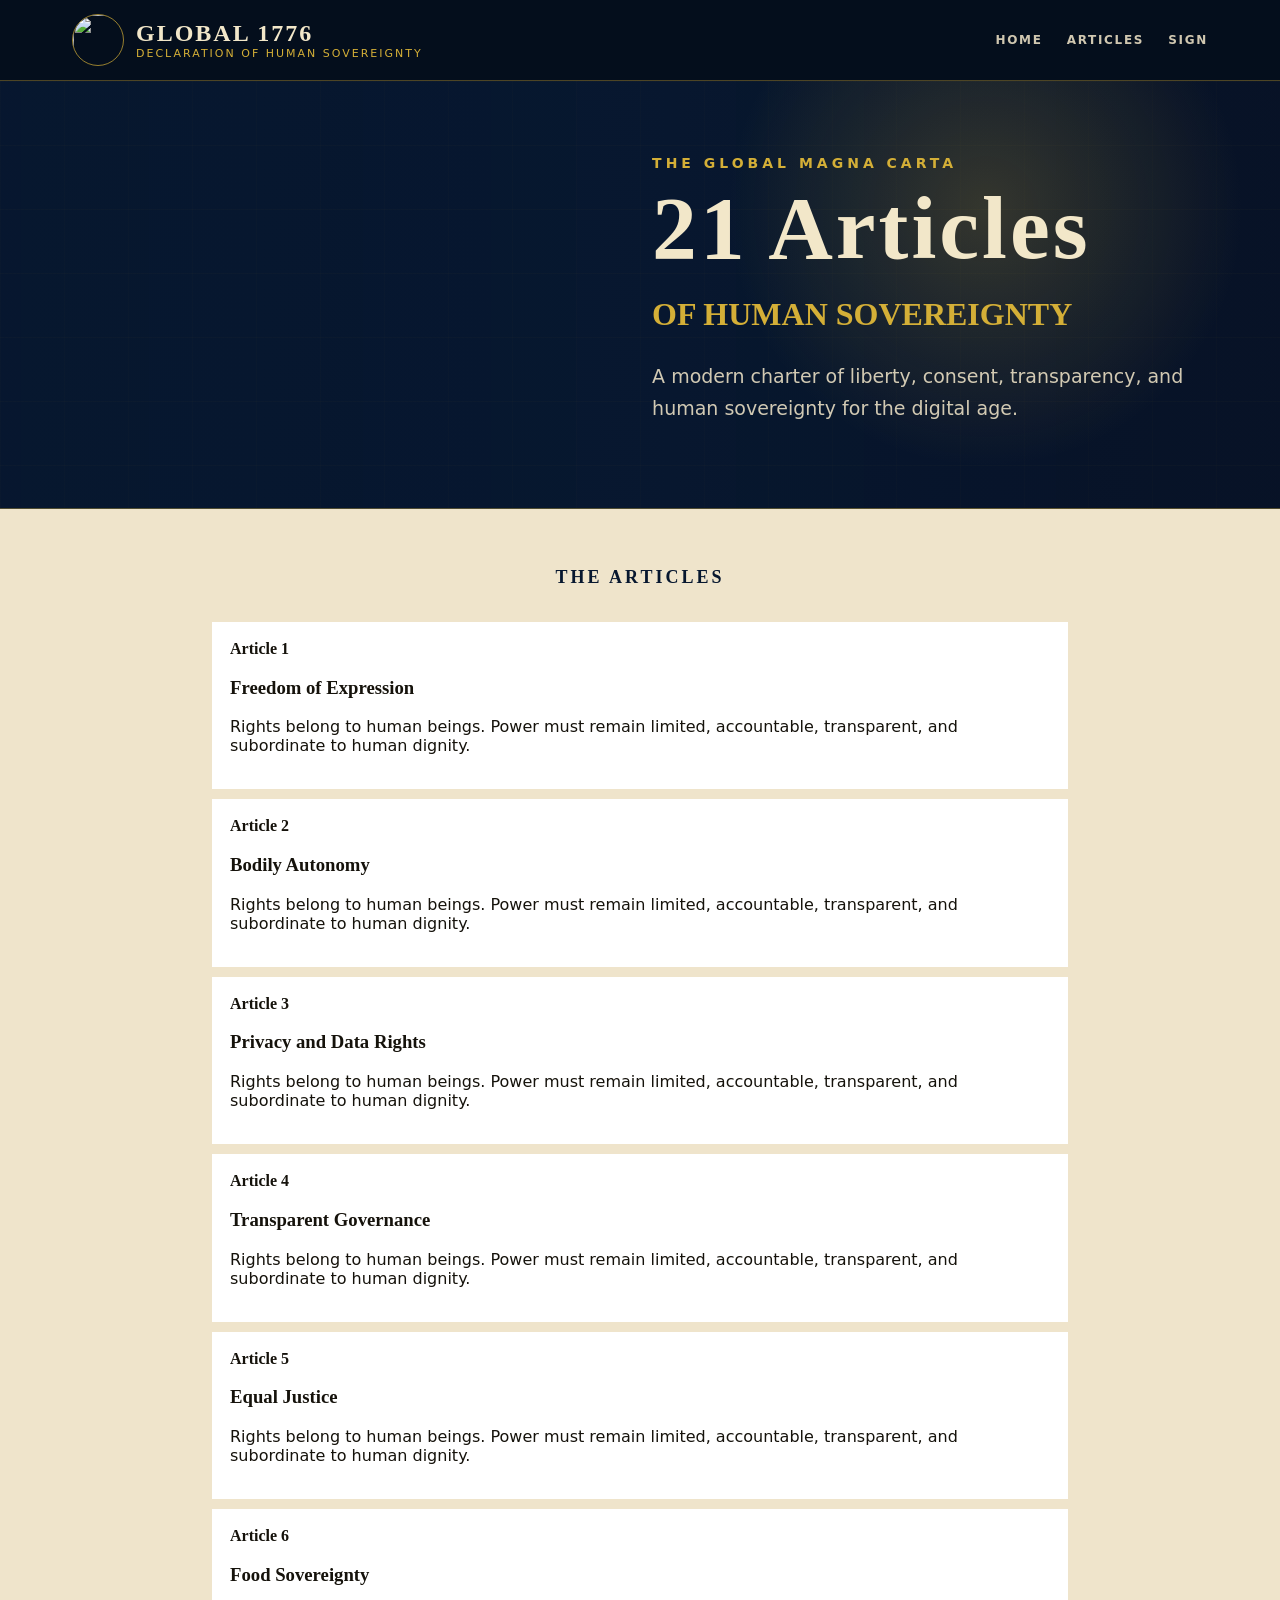
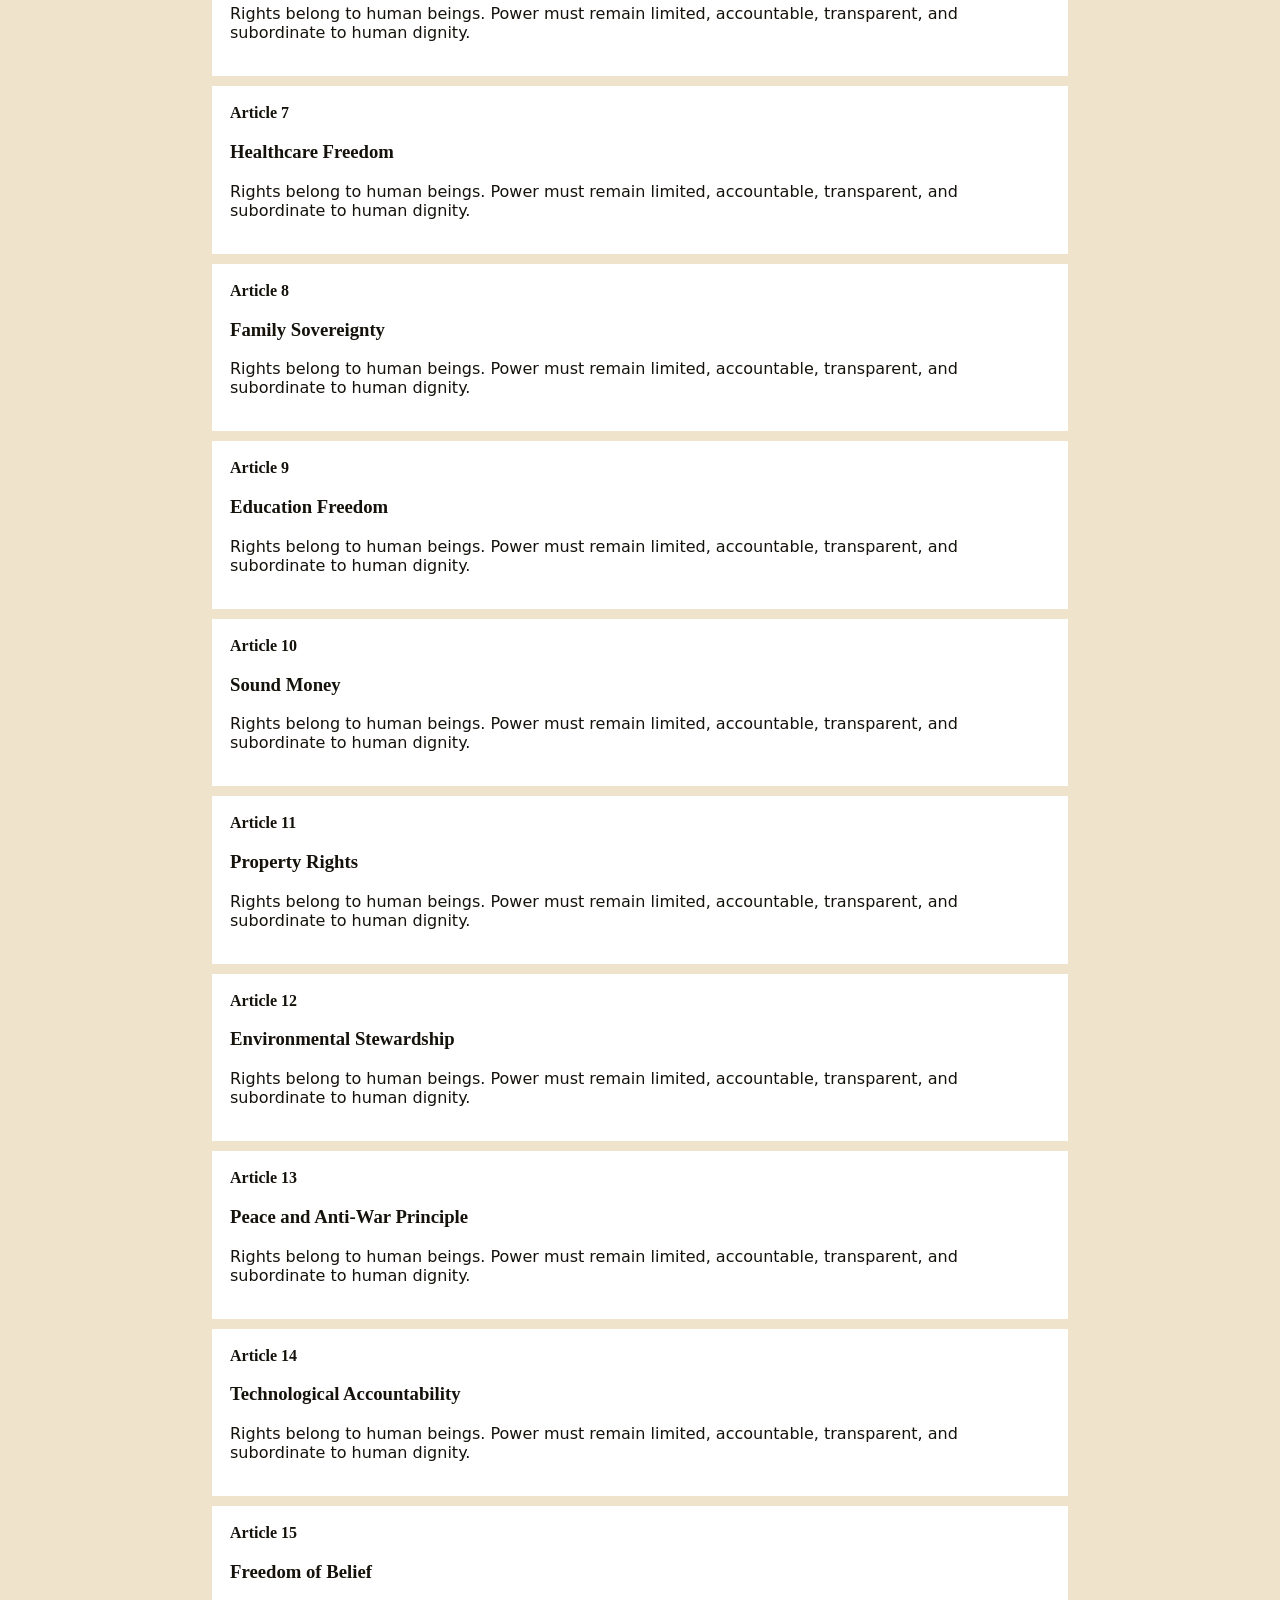
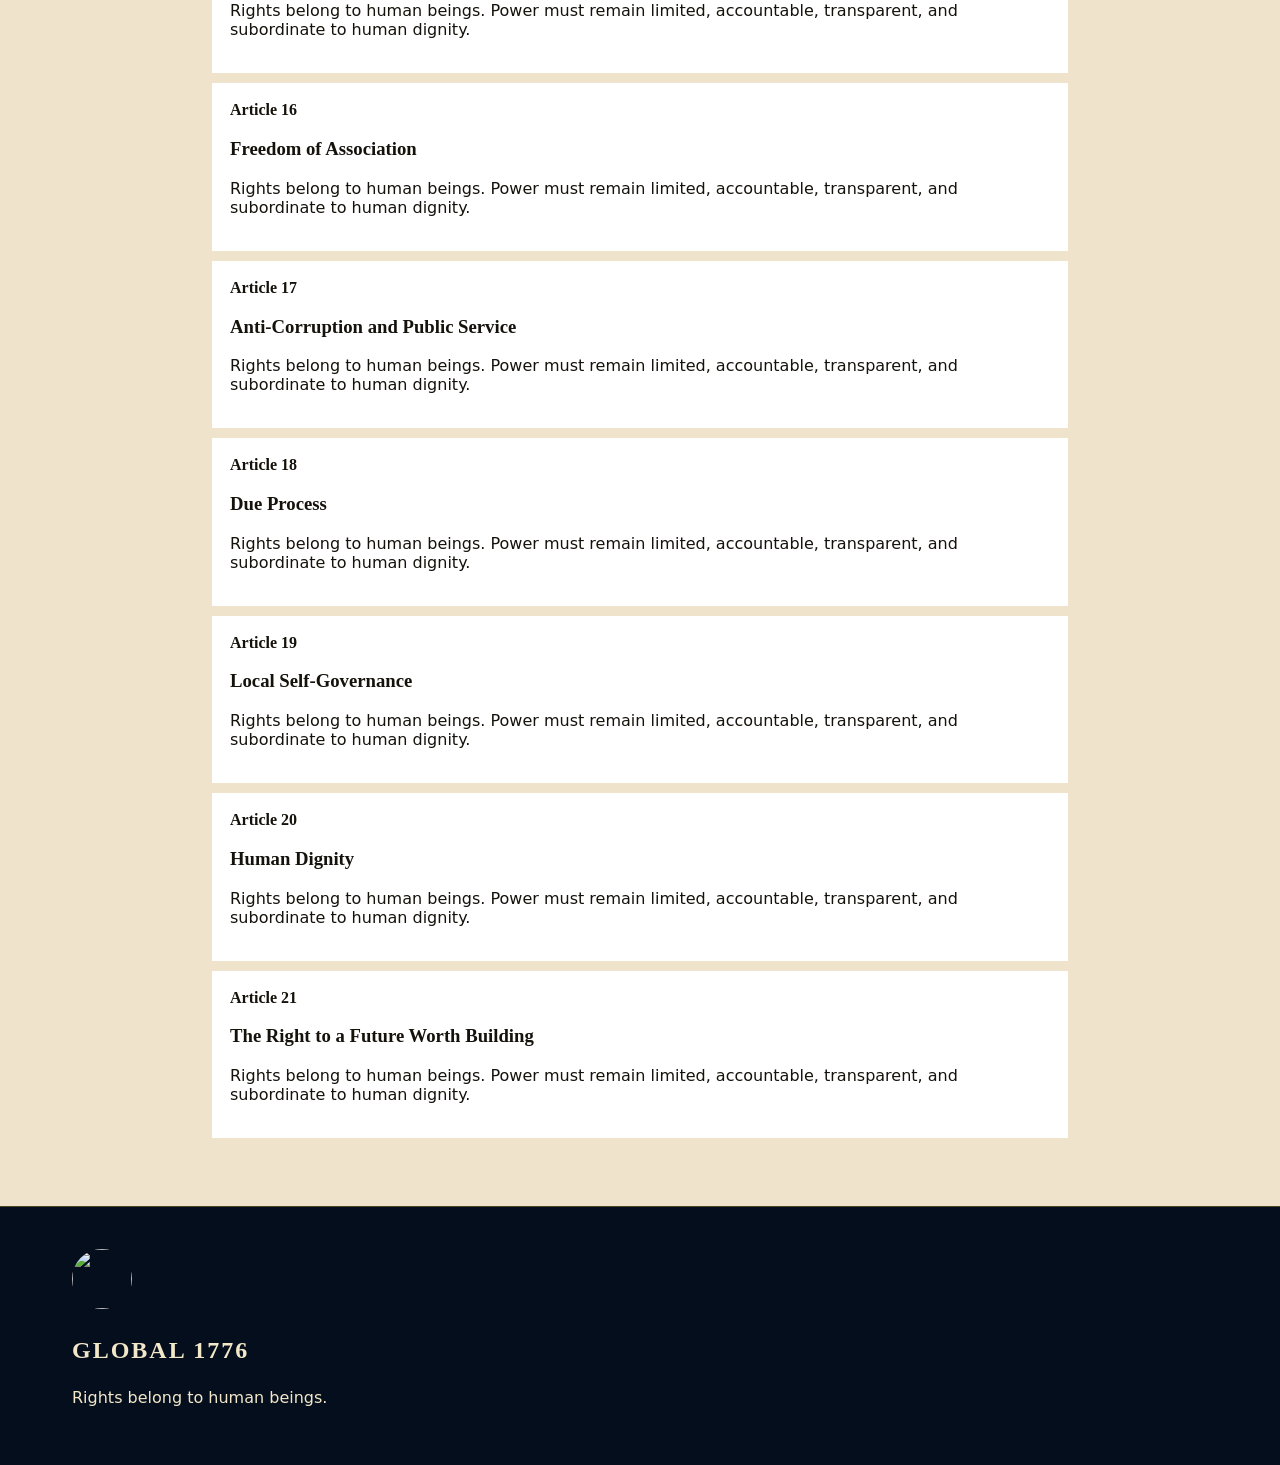
==== commit b70a9936: "Add files via upload" ====
--- a/charter.html
+++ b/charter.html
@@ -1,27 +1,37 @@
-<!doctype html><html lang="en"><head><meta charset="utf-8"><meta name="viewport" content="width=device-width,initial-scale=1"><title>The Global Magna Carta — Global 1776</title><meta name="description" content="The 21 Articles of Human Sovereignty."><link rel="icon" href="assets/favicon.svg"><link rel="stylesheet" href="styles.css"></head><body>
-<header class="topbar"><nav class="nav"><a class="brand" href="index.html"><img src="assets/global1776-seal.svg" alt="Global 1776 Seal"><span><span class="brand-title">GLOBAL 1776</span><span class="brand-sub"><br>DECLARATION OF HUMAN SOVEREIGNTY</span></span></a><div class="links"><a href="index.html">Home</a><a href="#articles">21 Articles</a><a href="index.html#sign">Sign</a><a class="donate" href="index.html#impact">Donate</a></div></nav></header>
-<section class="charter-hero"><div class="charter-hero-inner"><div class="eyebrow">The Global Magna Carta</div><h1>21 Articles of Human Sovereignty</h1><p style="font-size:21px;line-height:1.65;max-width:760px;color:#e8edf4">A modern charter affirming that rights belong to human beings—not governments, corporations, institutions, algorithms, or machines.</p></div></section>
-<main class="charter-content" id="articles"><h2>Preamble</h2><p>We hold that every human being is born with inherent rights. These rights are not granted by institutions. They precede institutions. They limit institutions. They must be protected from every concentration of power, whether public, private, digital, financial, medical, ideological, or technological.</p>
-<div class="article-card"><h3>Article I — Freedom of Expression</h3><p>Every person has the right to think, speak, publish, debate, question, and dissent without censorship or compelled belief.</p></div>
-<div class="article-card"><h3>Article II — Bodily Autonomy</h3><p>The human body is sovereign. No medical intervention, testing, treatment, medication, or experiment shall occur without informed and voluntary consent.</p></div>
-<div class="article-card"><h3>Article III — Privacy & Data Rights</h3><p>Every person has the right to privacy, data ownership, and freedom from surveillance systems that monitor, score, manipulate, or control daily life.</p></div>
-<div class="article-card"><h3>Article IV — Transparent Governance</h3><p>Power must be visible. Government secrecy must be narrow, temporary, and accountable to the people.</p></div>
-<div class="article-card"><h3>Article V — Equal Justice</h3><p>Justice must be uniform. No person or institution stands above the law.</p></div>
-<div class="article-card"><h3>Article VI — Food Sovereignty</h3><p>Every person has the right to grow, choose, share, and consume natural food without coercion, deception, or forced dependency.</p></div>
-<div class="article-card"><h3>Article VII — Healthcare Freedom</h3><p>Medicine must serve healing, consent, transparency, and human dignity.</p></div>
-<div class="article-card"><h3>Article VIII — Family Sovereignty</h3><p>Families hold a primary role in the care, education, formation, and protection of children.</p></div>
-<div class="article-card"><h3>Article IX — Education Freedom</h3><p>Education must cultivate reason, conscience, literacy, skill, and independent thought—not obedience to ideological authority.</p></div>
-<div class="article-card"><h3>Article X — Sound Money</h3><p>Monetary systems must serve people, not trap nations and families in permanent dependency.</p></div>
-<div class="article-card"><h3>Article XI — Property Rights</h3><p>Property, labor, invention, and the fruits of honest work shall not be seized or controlled without due process.</p></div>
-<div class="article-card"><h3>Article XII — Limited Government</h3><p>Government exists to secure rights. It may not become the master of the people it was created to serve.</p></div>
-<div class="article-card"><h3>Article XIII — Environmental Stewardship</h3><p>Air, water, soil, and food systems must be protected through transparency, accountability, and responsible stewardship.</p></div>
-<div class="article-card"><h3>Article XIV — Technology as Servant</h3><p>Technology must remain a tool of human flourishing, never a master over human liberty.</p></div>
-<div class="article-card"><h3>Article XV — Algorithmic Accountability</h3><p>No algorithm or artificial intelligence system shall secretly determine the rights, opportunities, access, or status of a human being.</p></div>
-<div class="article-card"><h3>Article XVI — Freedom of Belief</h3><p>No person shall be compelled to adopt any religion, ideology, worldview, or doctrine by state, corporation, school, platform, or institution.</p></div>
-<div class="article-card"><h3>Article XVII — Freedom of Association</h3><p>People have the right to gather, organize, build communities, and peacefully resist abuses of power.</p></div>
-<div class="article-card"><h3>Article XVIII — Economic Freedom</h3><p>Commerce should serve human flourishing, honest exchange, fair opportunity, and local resilience.</p></div>
-<div class="article-card"><h3>Article XIX — Peace</h3><p>War must never become the business model of the powerful or the burden of the innocent.</p></div>
-<div class="article-card"><h3>Article XX — Public Accountability</h3><p>Every institution exercising power over people must be answerable to people.</p></div>
-<div class="article-card"><h3>Article XXI — Human Sovereignty</h3><p>Rights belong to human beings. No government, corporation, institution, algorithm, or machine may lawfully claim authority above them.</p></div>
-<p><a class="btn primary" href="index.html#sign">Sign the Declaration</a></p></main>
-<footer class="footer"><div class="footer-inner"><div><h4>GLOBAL 1776</h4><p>Rights belong to human beings.</p></div><div><h4>Explore</h4><a href="index.html">Home</a><a href="index.html#vision">Vision</a></div><div><h4>Get Involved</h4><a href="index.html#sign">Sign</a><a href="#">Donate</a></div><div><h4>Contact</h4><a href="mailto:contact@global1776.org">contact@global1776.org</a></div></div></footer></body></html>
+<!DOCTYPE html>
+<html lang="en">
+<head>
+<meta charset="UTF-8"><meta name="viewport" content="width=device-width, initial-scale=1.0">
+<title>The Global Magna Carta — Global 1776</title>
+<link rel="icon" type="image/png" href="assets/favicon.png">
+<link rel="stylesheet" href="styles.css">
+</head>
+<body>
+<header class="site-header"><nav class="nav"><a class="brand-wrap" href="index.html"><img src="assets/global1776-icon.png" alt=""><div><div class="brand">GLOBAL 1776</div><div class="brand-sub">Declaration of Human Sovereignty</div></div></a><div class="nav-links"><a href="index.html">Home</a><a href="#articles">Articles</a><a href="index.html#sign">Sign</a></div></nav></header>
+<section class="hero"><div class="hero-inner"><div><img class="hero-logo" src="assets/global1776-primary-seal.png" alt=""></div><div><div class="eyebrow">The Global Magna Carta</div><h1>21 Articles</h1><h2 class="serif" style="color:var(--gold);font-size:32px;">OF HUMAN SOVEREIGNTY</h2><p class="lead">A modern charter of liberty, consent, transparency, and human sovereignty for the digital age.</p></div></div></section>
+<section class="parchment" id="articles"><div class="section" style="max-width:900px;">
+<h2 class="section-title" style="color:#07172f;">The Articles</h2>
+<div class='article-tile' style='text-align:left;margin:10px 0;background:white'><strong>Article 1</strong><h3>Freedom of Expression</h3><p>Rights belong to human beings. Power must remain limited, accountable, transparent, and subordinate to human dignity.</p></div>
+<div class='article-tile' style='text-align:left;margin:10px 0;background:white'><strong>Article 2</strong><h3>Bodily Autonomy</h3><p>Rights belong to human beings. Power must remain limited, accountable, transparent, and subordinate to human dignity.</p></div>
+<div class='article-tile' style='text-align:left;margin:10px 0;background:white'><strong>Article 3</strong><h3>Privacy and Data Rights</h3><p>Rights belong to human beings. Power must remain limited, accountable, transparent, and subordinate to human dignity.</p></div>
+<div class='article-tile' style='text-align:left;margin:10px 0;background:white'><strong>Article 4</strong><h3>Transparent Governance</h3><p>Rights belong to human beings. Power must remain limited, accountable, transparent, and subordinate to human dignity.</p></div>
+<div class='article-tile' style='text-align:left;margin:10px 0;background:white'><strong>Article 5</strong><h3>Equal Justice</h3><p>Rights belong to human beings. Power must remain limited, accountable, transparent, and subordinate to human dignity.</p></div>
+<div class='article-tile' style='text-align:left;margin:10px 0;background:white'><strong>Article 6</strong><h3>Food Sovereignty</h3><p>Rights belong to human beings. Power must remain limited, accountable, transparent, and subordinate to human dignity.</p></div>
+<div class='article-tile' style='text-align:left;margin:10px 0;background:white'><strong>Article 7</strong><h3>Healthcare Freedom</h3><p>Rights belong to human beings. Power must remain limited, accountable, transparent, and subordinate to human dignity.</p></div>
+<div class='article-tile' style='text-align:left;margin:10px 0;background:white'><strong>Article 8</strong><h3>Family Sovereignty</h3><p>Rights belong to human beings. Power must remain limited, accountable, transparent, and subordinate to human dignity.</p></div>
+<div class='article-tile' style='text-align:left;margin:10px 0;background:white'><strong>Article 9</strong><h3>Education Freedom</h3><p>Rights belong to human beings. Power must remain limited, accountable, transparent, and subordinate to human dignity.</p></div>
+<div class='article-tile' style='text-align:left;margin:10px 0;background:white'><strong>Article 10</strong><h3>Sound Money</h3><p>Rights belong to human beings. Power must remain limited, accountable, transparent, and subordinate to human dignity.</p></div>
+<div class='article-tile' style='text-align:left;margin:10px 0;background:white'><strong>Article 11</strong><h3>Property Rights</h3><p>Rights belong to human beings. Power must remain limited, accountable, transparent, and subordinate to human dignity.</p></div>
+<div class='article-tile' style='text-align:left;margin:10px 0;background:white'><strong>Article 12</strong><h3>Environmental Stewardship</h3><p>Rights belong to human beings. Power must remain limited, accountable, transparent, and subordinate to human dignity.</p></div>
+<div class='article-tile' style='text-align:left;margin:10px 0;background:white'><strong>Article 13</strong><h3>Peace and Anti-War Principle</h3><p>Rights belong to human beings. Power must remain limited, accountable, transparent, and subordinate to human dignity.</p></div>
+<div class='article-tile' style='text-align:left;margin:10px 0;background:white'><strong>Article 14</strong><h3>Technological Accountability</h3><p>Rights belong to human beings. Power must remain limited, accountable, transparent, and subordinate to human dignity.</p></div>
+<div class='article-tile' style='text-align:left;margin:10px 0;background:white'><strong>Article 15</strong><h3>Freedom of Belief</h3><p>Rights belong to human beings. Power must remain limited, accountable, transparent, and subordinate to human dignity.</p></div>
+<div class='article-tile' style='text-align:left;margin:10px 0;background:white'><strong>Article 16</strong><h3>Freedom of Association</h3><p>Rights belong to human beings. Power must remain limited, accountable, transparent, and subordinate to human dignity.</p></div>
+<div class='article-tile' style='text-align:left;margin:10px 0;background:white'><strong>Article 17</strong><h3>Anti-Corruption and Public Service</h3><p>Rights belong to human beings. Power must remain limited, accountable, transparent, and subordinate to human dignity.</p></div>
+<div class='article-tile' style='text-align:left;margin:10px 0;background:white'><strong>Article 18</strong><h3>Due Process</h3><p>Rights belong to human beings. Power must remain limited, accountable, transparent, and subordinate to human dignity.</p></div>
+<div class='article-tile' style='text-align:left;margin:10px 0;background:white'><strong>Article 19</strong><h3>Local Self-Governance</h3><p>Rights belong to human beings. Power must remain limited, accountable, transparent, and subordinate to human dignity.</p></div>
+<div class='article-tile' style='text-align:left;margin:10px 0;background:white'><strong>Article 20</strong><h3>Human Dignity</h3><p>Rights belong to human beings. Power must remain limited, accountable, transparent, and subordinate to human dignity.</p></div>
+<div class='article-tile' style='text-align:left;margin:10px 0;background:white'><strong>Article 21</strong><h3>The Right to a Future Worth Building</h3><p>Rights belong to human beings. Power must remain limited, accountable, transparent, and subordinate to human dignity.</p></div>
+</div></section>
+<footer><div class="foot"><div><img src="assets/global1776-icon.png" alt=""><h3 class="brand">GLOBAL 1776</h3><p>Rights belong to human beings.</p></div></div></footer>
+</body></html>
--- a/styles.css
+++ b/styles.css
@@ -1 +1,89 @@
-:root{--navy:#071629;--navy2:#0c2138;--ink:#10131a;--gold:#d6aa4a;--gold2:#f1d485;--red:#9b1c28;--ivory:#f6f0df;--paper:#efe4c8;--muted:#b9c0c8;--line:rgba(214,170,74,.34)}*{box-sizing:border-box}html{scroll-behavior:smooth}body{margin:0;background:var(--navy);color:var(--ivory);font-family:Inter,Montserrat,Arial,sans-serif}a{color:inherit;text-decoration:none}.topbar{position:sticky;top:0;z-index:50;background:rgba(4,12,24,.94);backdrop-filter:blur(16px);border-bottom:1px solid var(--line)}.nav{max-width:1240px;margin:auto;display:flex;align-items:center;justify-content:space-between;padding:14px 22px}.brand{display:flex;align-items:center;gap:13px}.brand img{width:54px;height:54px}.brand-title{font-family:Georgia,serif;font-size:24px;font-weight:800;letter-spacing:3px}.brand-sub{font-size:10px;color:var(--gold2);font-weight:800;letter-spacing:2px}.links{display:flex;gap:28px;align-items:center;font-size:13px;font-weight:800;letter-spacing:1px;text-transform:uppercase}.donate{padding:12px 20px;background:linear-gradient(135deg,var(--gold2),var(--gold));color:#081120;border-radius:3px}.hamb{display:none}.hero{position:relative;overflow:hidden;border-bottom:1px solid var(--line);background:radial-gradient(circle at 80% 35%,rgba(214,170,74,.22),transparent 24%),linear-gradient(90deg,rgba(7,22,41,.85),rgba(7,22,41,.82)),url('assets/global1776-seal.svg');background-size:auto,auto,760px;background-position:center,center,6% 44%;background-repeat:no-repeat;min-height:680px}.hero:before{content:"";position:absolute;inset:0;background:linear-gradient(90deg,rgba(239,228,200,.16),transparent 34%),repeating-linear-gradient(90deg,transparent 0 79px,rgba(214,170,74,.05) 80px),repeating-linear-gradient(0deg,transparent 0 79px,rgba(214,170,74,.04) 80px)}.hero-inner{position:relative;max-width:1240px;margin:auto;display:grid;grid-template-columns:1fr 1fr;gap:50px;align-items:center;padding:82px 22px 86px}.seal-large{display:flex;justify-content:center}.seal-large img{width:min(500px,88vw);filter:drop-shadow(0 30px 40px rgba(0,0,0,.55))}.eyebrow{color:var(--gold2);font-size:15px;font-weight:900;letter-spacing:5px;text-transform:uppercase}.hero h1{font-family:Georgia,serif;font-size:clamp(50px,6.4vw,96px);line-height:.96;margin:18px 0 14px;letter-spacing:2px}.hero h2{font-family:Georgia,serif;font-size:clamp(26px,3vw,44px);line-height:1.08;color:var(--gold2);margin:0 0 28px}.hero p{font-size:20px;line-height:1.65;color:#e8edf4;max-width:610px}.cta{display:flex;flex-wrap:wrap;gap:16px;margin-top:30px}.btn{display:inline-flex;align-items:center;justify-content:center;min-width:210px;padding:17px 24px;border-radius:4px;font-weight:900;text-transform:uppercase;letter-spacing:1px;border:1px solid var(--gold)}.btn.primary{background:linear-gradient(135deg,var(--gold2),var(--gold));color:#091222}.btn.secondary{background:rgba(0,0,0,.24);color:#fff}.birthright{display:flex;gap:22px;flex-wrap:wrap;margin-top:24px;color:var(--gold2);font-size:13px;text-transform:uppercase;font-weight:900;letter-spacing:1px}.pillars{background:linear-gradient(180deg,#08213b,#061426);border-bottom:1px solid var(--line);padding:38px 22px}.section-title{text-align:center;font-family:Georgia,serif;color:var(--gold2);font-size:22px;letter-spacing:3px;text-transform:uppercase;margin:0 0 28px}.pillar-grid{max-width:1180px;margin:auto;display:grid;grid-template-columns:repeat(4,1fr);gap:0;border-top:1px solid var(--line);border-bottom:1px solid var(--line)}.pillar{padding:34px 26px;text-align:center;border-right:1px solid var(--line)}.pillar:last-child{border-right:0}.icon{width:62px;height:62px;margin:0 auto 15px;border:2px solid var(--gold);border-radius:50%;display:grid;place-items:center;color:var(--gold2);font-size:28px}.pillar h3{font-family:Georgia,serif;font-size:22px;letter-spacing:1px;margin:0 0 12px}.pillar p{line-height:1.55;color:#cfd7df;margin:0}.split{background:var(--paper);color:var(--ink);display:grid;grid-template-columns:1fr 1fr}.panel{padding:58px clamp(24px,5vw,76px);border-right:1px solid rgba(20,20,20,.18)}.panel:last-child{border-right:0}.panel h2{font-family:Georgia,serif;font-size:30px;text-transform:uppercase;letter-spacing:2px;margin:0 0 18px;color:#0b1b2e}.panel p{font-size:18px;line-height:1.6;color:#28313c}.future-choice{display:flex;align-items:center;justify-content:center;gap:18px;margin:28px 0;color:#0b1b2e}.choice{width:170px;text-align:center}.or{border:1px solid rgba(0,0,0,.24);border-radius:50%;width:46px;height:46px;display:grid;place-items:center;font-weight:900}.articles-grid{display:grid;grid-template-columns:repeat(5,1fr);gap:1px;background:rgba(0,0,0,.16);margin:24px 0}.article-mini{background:rgba(255,255,255,.38);padding:18px 10px;text-align:center;font-size:13px}.article-mini strong{display:block;font-family:Georgia,serif;font-size:18px;color:#0b1b2e;margin-bottom:8px}.join{background:linear-gradient(90deg,rgba(5,13,24,.95),rgba(5,13,24,.86)),radial-gradient(circle at 50% 30%,rgba(214,170,74,.26),transparent 30%);padding:56px 22px;display:grid;grid-template-columns:1fr 1fr;gap:34px;align-items:center;border-bottom:1px solid var(--line)}.join-inner,.stats{max-width:560px}.join-inner{justify-self:end}.join h2{font-family:Georgia,serif;font-size:34px;margin:0 0 10px}.join p{color:#dce5ee;line-height:1.6}.form{display:grid;grid-template-columns:1fr 1fr 1fr;gap:10px;margin-top:22px}.form input,.form select{padding:15px;background:#071629;border:1px solid rgba(214,170,74,.42);color:#fff;border-radius:3px}.form button{grid-column:1/-1;padding:16px;background:linear-gradient(135deg,var(--gold2),var(--gold));border:0;border-radius:3px;font-weight:900;text-transform:uppercase}.stats h3{font-family:Georgia,serif;font-size:25px}.numbers{display:grid;grid-template-columns:repeat(4,1fr);gap:18px}.num{border-left:1px solid var(--line);padding-left:18px}.num strong{display:block;color:var(--gold2);font-family:Georgia,serif;font-size:34px}.num span{font-size:11px;text-transform:uppercase;letter-spacing:1px}.vision{background:var(--ivory);color:#071629;padding:58px 22px;text-align:center}.vision-grid{max-width:1180px;margin:30px auto 0;display:grid;grid-template-columns:repeat(6,1fr);gap:1px;background:rgba(7,22,41,.15)}.v{background:rgba(255,255,255,.42);padding:25px 16px}.v strong{font-family:Georgia,serif;display:block;margin-bottom:8px}.v p{font-size:14px;line-height:1.45;color:#26313d}.footer{background:#040b15;border-top:1px solid var(--line);padding:40px 22px}.footer-inner{max-width:1180px;margin:auto;display:grid;grid-template-columns:1.4fr 1fr 1fr 1fr;gap:28px}.footer h4{color:var(--gold2);font-family:Georgia,serif;margin:0 0 12px}.footer a,.footer p{display:block;color:#b7c0cb;font-size:14px;line-height:1.8}.charter-hero{background:linear-gradient(rgba(7,22,41,.92),rgba(7,22,41,.92)),url('assets/global1776-seal.svg');background-size:540px;background-position:right -80px center;background-repeat:no-repeat;padding:90px 22px;border-bottom:1px solid var(--line)}.charter-hero-inner,.charter-content{max-width:1020px;margin:auto}.charter-hero h1{font-family:Georgia,serif;font-size:clamp(42px,6vw,78px);margin:0 0 16px}.charter-content{background:var(--paper);color:var(--ink);padding:54px 34px}.charter-content h2{font-family:Georgia,serif;color:#0b1b2e}.charter-content p{font-size:18px;line-height:1.7;color:#293340}.article-card{border-top:1px solid rgba(0,0,0,.18);padding:22px 0}.article-card h3{font-family:Georgia,serif;margin:0 0 8px;color:#0b1b2e}.note{font-size:13px;color:#b9c0c8;margin-top:12px}@media(max-width:900px){.links{display:none}.hamb{display:block}.hero-inner{grid-template-columns:1fr}.hero{background-size:auto,auto,520px}.seal-large{order:-1}.pillar-grid,.split,.join,.vision-grid,.footer-inner{grid-template-columns:1fr}.pillar{border-right:0;border-bottom:1px solid var(--line)}.panel{border-right:0;border-bottom:1px solid rgba(20,20,20,.18)}.form{grid-template-columns:1fr}.numbers{grid-template-columns:repeat(2,1fr)}.articles-grid{grid-template-columns:repeat(2,1fr)}}
+
+:root{
+  --navy:#07172f;
+  --navy2:#0b1d34;
+  --gold:#d4af37;
+  --gold2:#e5c66b;
+  --ivory:#f2e7c9;
+  --parchment:#efe4cb;
+  --ink:#15120b;
+  --red:#9d1f2e;
+}
+*{box-sizing:border-box}
+html{scroll-behavior:smooth}
+body{margin:0;background:var(--navy);color:var(--ivory);font-family:Inter,system-ui,-apple-system,BlinkMacSystemFont,"Segoe UI",sans-serif}
+h1,h2,h3,.brand,.serif{font-family:Georgia,"Times New Roman",serif}
+a{color:inherit}
+.site-header{position:sticky;top:0;z-index:20;background:rgba(5,14,28,.94);backdrop-filter:blur(12px);border-bottom:1px solid rgba(212,175,55,.35)}
+.nav{max-width:1180px;margin:auto;display:flex;align-items:center;justify-content:space-between;padding:14px 22px}
+.brand-wrap{display:flex;align-items:center;gap:12px;text-decoration:none}
+.brand-wrap img{width:52px;height:52px;object-fit:cover;border-radius:50%;border:1px solid rgba(212,175,55,.7)}
+.brand{font-size:24px;letter-spacing:2px;font-weight:800;color:var(--ivory)}
+.brand-sub{font-size:11px;letter-spacing:2px;color:var(--gold);text-transform:uppercase}
+.nav-links{display:flex;gap:24px;align-items:center;font-size:12px;letter-spacing:1.7px;font-weight:800;text-transform:uppercase}
+.nav-links a{text-decoration:none;color:rgba(242,231,201,.86)}
+.nav-links a:hover{color:var(--gold2)}
+.btn{display:inline-flex;align-items:center;justify-content:center;text-decoration:none;border:1px solid var(--gold);padding:13px 22px;font-weight:900;letter-spacing:1px;text-transform:uppercase;font-size:13px}
+.btn.gold{background:linear-gradient(180deg,#e9c66f,#c99a2a);color:#111}
+.btn.red{background:#a92331;border-color:#a92331;color:white}
+.btn.dark{background:#07172f;color:var(--ivory)}
+.hero{position:relative;overflow:hidden;border-bottom:1px solid rgba(212,175,55,.35);background:
+  radial-gradient(circle at 77% 30%,rgba(212,175,55,.22),transparent 25%),
+  linear-gradient(90deg,rgba(7,23,47,.98),rgba(7,23,47,.92),rgba(8,18,38,.96));
+}
+.hero:before{content:"";position:absolute;inset:0;background-image:linear-gradient(rgba(212,175,55,.05) 1px,transparent 1px),linear-gradient(90deg,rgba(212,175,55,.035) 1px,transparent 1px);background-size:64px 64px;opacity:.5}
+.hero-inner{position:relative;max-width:1180px;margin:auto;display:grid;grid-template-columns:.98fr 1.02fr;gap:46px;align-items:center;padding:74px 22px 64px}
+.hero-logo{width:100%;max-width:470px;filter:drop-shadow(0 22px 35px rgba(0,0,0,.55));border-radius:22px}
+.eyebrow{color:var(--gold);letter-spacing:4px;font-weight:900;text-transform:uppercase;font-size:14px}
+h1{font-size:clamp(52px,7vw,92px);line-height:.92;margin:16px 0 18px;letter-spacing:3px}
+h1 span{color:var(--gold2)}
+.lead{font-size:19px;line-height:1.72;max-width:620px;color:rgba(242,231,201,.86)}
+.ctas{display:flex;gap:16px;flex-wrap:wrap;margin-top:28px}
+.micro{display:flex;gap:22px;margin-top:24px;color:rgba(242,231,201,.78);font-weight:800;font-size:13px;letter-spacing:1px;text-transform:uppercase}
+.pill-row{display:flex;gap:12px;flex-wrap:wrap;margin-top:26px}
+.pill{border:1px solid rgba(212,175,55,.38);padding:9px 13px;color:var(--gold2);font-size:12px;font-weight:900;letter-spacing:1px;text-transform:uppercase}
+.dark-band{background:#061326;border-top:1px solid rgba(212,175,55,.28);border-bottom:1px solid rgba(212,175,55,.28)}
+.section{max-width:1180px;margin:auto;padding:58px 22px}
+.section-title{text-align:center;color:var(--gold);letter-spacing:3px;text-transform:uppercase;font-size:18px;margin:0 0 34px}
+.pillars{display:grid;grid-template-columns:repeat(4,1fr);gap:1px;background:rgba(212,175,55,.25)}
+.card{background:#07172f;padding:30px 24px;text-align:center;min-height:210px}
+.card .icon{font-size:40px;color:var(--gold);margin-bottom:14px}
+.card h3{letter-spacing:1px;font-size:22px;margin:0 0 10px}
+.card p{line-height:1.55;color:rgba(242,231,201,.78);margin:0}
+.parchment{background:var(--parchment);color:var(--ink)}
+.split{display:grid;grid-template-columns:1fr 1fr;gap:0}
+.split>div{padding:56px 46px}
+.split h2{font-size:30px;letter-spacing:1px;margin:0 0 18px;text-transform:uppercase}
+.split p{font-size:17px;line-height:1.65;color:#3c3423}
+.choice{display:flex;gap:24px;align-items:center;justify-content:center;margin:28px 0}
+.choice-box{text-align:center}
+.choice-box .big{font-family:Georgia,serif;font-size:20px;font-weight:900}
+.or{border:1px solid rgba(0,0,0,.25);border-radius:50%;width:44px;height:44px;display:flex;align-items:center;justify-content:center}
+.articles{display:grid;grid-template-columns:repeat(5,1fr);gap:1px;background:rgba(60,52,35,.2);margin:24px 0}
+.article-tile{background:rgba(255,255,255,.25);padding:18px;text-align:center;min-height:96px}
+.article-tile strong{display:block;font-family:Georgia,serif}
+.sign-band{background:#061326;color:var(--ivory);position:relative;overflow:hidden}
+.sign-grid{max-width:1180px;margin:auto;display:grid;grid-template-columns:1fr .7fr 1fr;gap:38px;align-items:center;padding:54px 22px}
+.sign-grid img{width:100%;max-width:250px;margin:auto;display:block;border-radius:50%;opacity:.95}
+.form{display:grid;gap:10px}
+.form input,.form select{background:#091d36;border:1px solid rgba(212,175,55,.45);padding:13px;color:white}
+.stats{display:flex;gap:28px;justify-content:center}
+.stat strong{font-family:Georgia,serif;color:var(--gold);font-size:34px;display:block}
+.vision-grid{display:grid;grid-template-columns:repeat(6,1fr);gap:1px;background:rgba(7,23,47,.16)}
+.vision-card{background:rgba(255,255,255,.35);padding:24px 18px;text-align:center}
+.vision-card .icon{font-size:32px;color:#07172f}
+.final-line{text-align:center;font-family:Georgia,serif;color:#8a6a25;font-size:25px;letter-spacing:2px;text-transform:uppercase;margin-top:36px}
+footer{background:#050e1c;border-top:1px solid rgba(212,175,55,.35)}
+.foot{max-width:1180px;margin:auto;display:grid;grid-template-columns:1.2fr repeat(3,.7fr);gap:34px;padding:42px 22px}
+.foot img{width:60px;height:60px;border-radius:50%;object-fit:cover}
+.foot h4{color:var(--gold);letter-spacing:2px;text-transform:uppercase;font-size:13px}
+.foot a{display:block;text-decoration:none;color:rgba(242,231,201,.72);margin:8px 0;font-size:14px}
+@media(max-width:850px){
+  .nav-links{display:none}
+  .hero-inner,.split,.sign-grid{grid-template-columns:1fr}
+  .hero-logo{max-width:360px;margin:auto}
+  .pillars{grid-template-columns:1fr 1fr}
+  .articles{grid-template-columns:1fr 1fr}
+  .vision-grid{grid-template-columns:1fr 1fr}
+  .foot{grid-template-columns:1fr}
+}
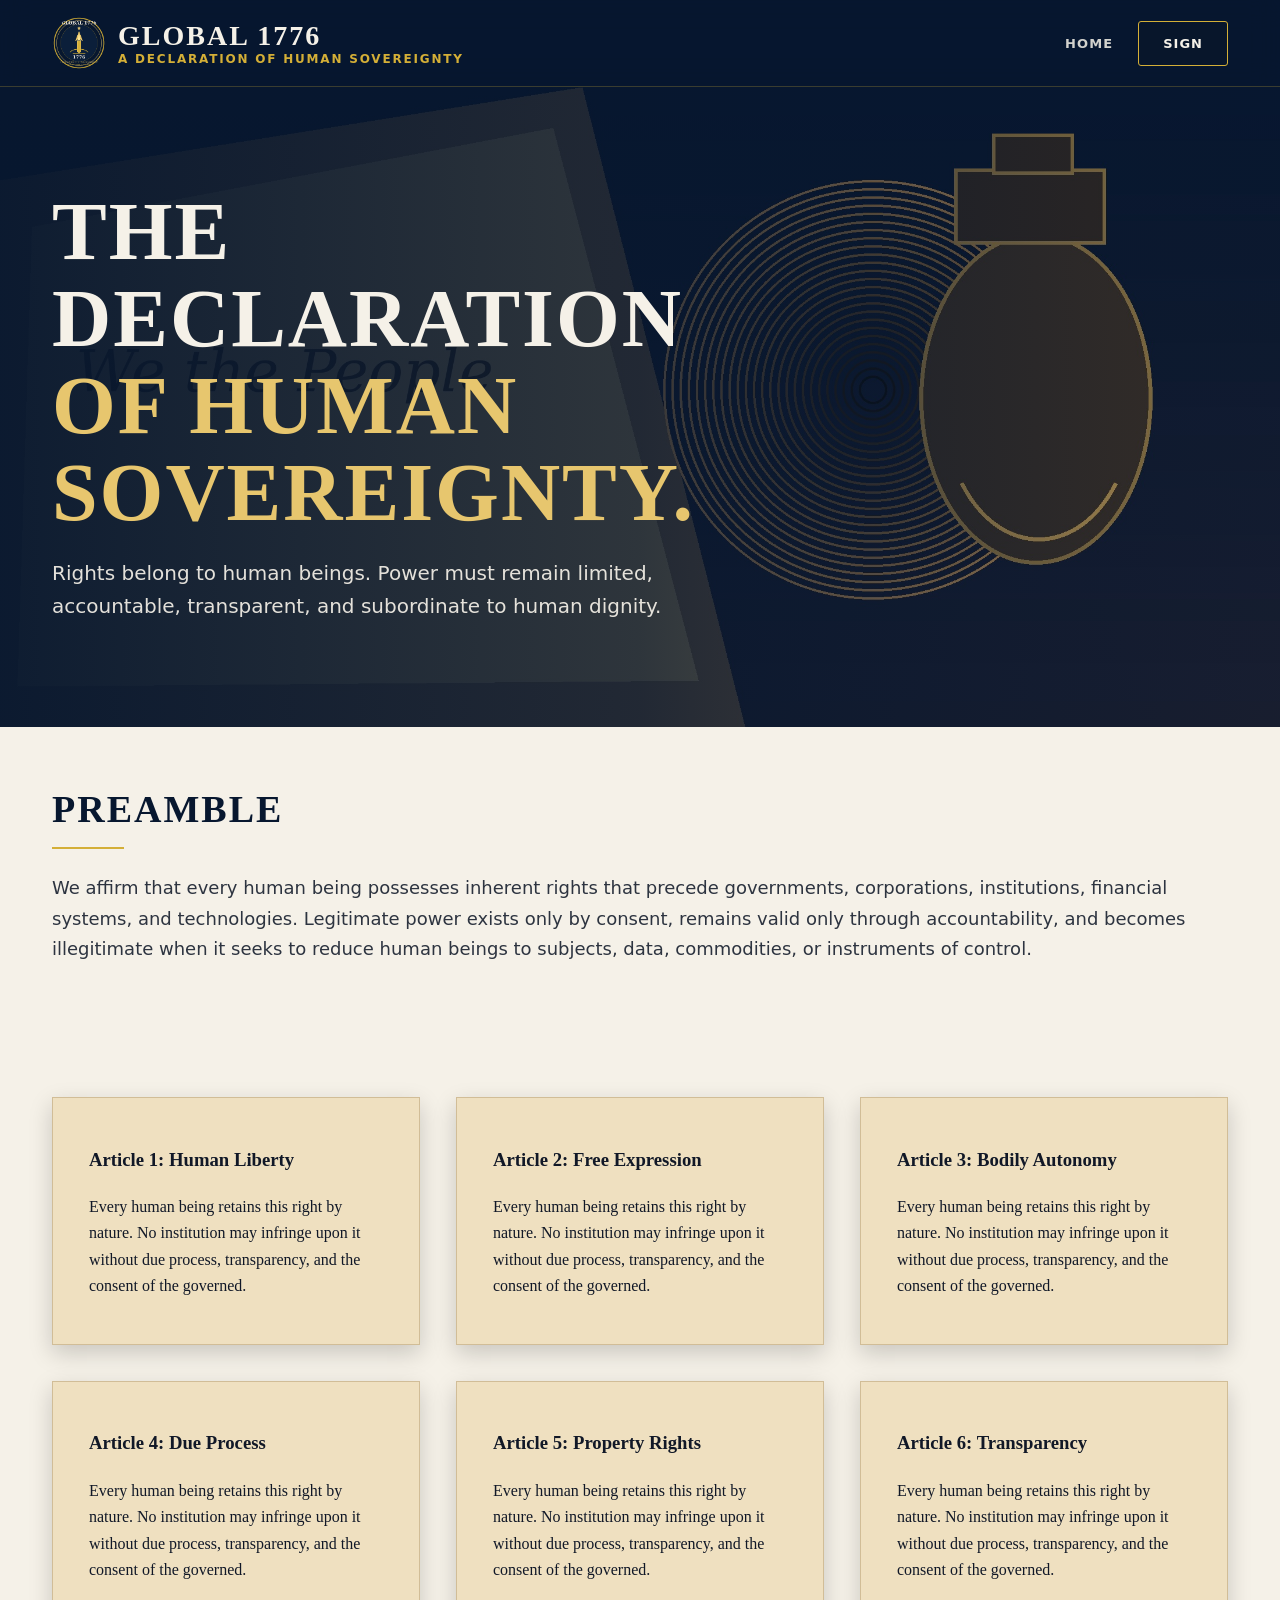
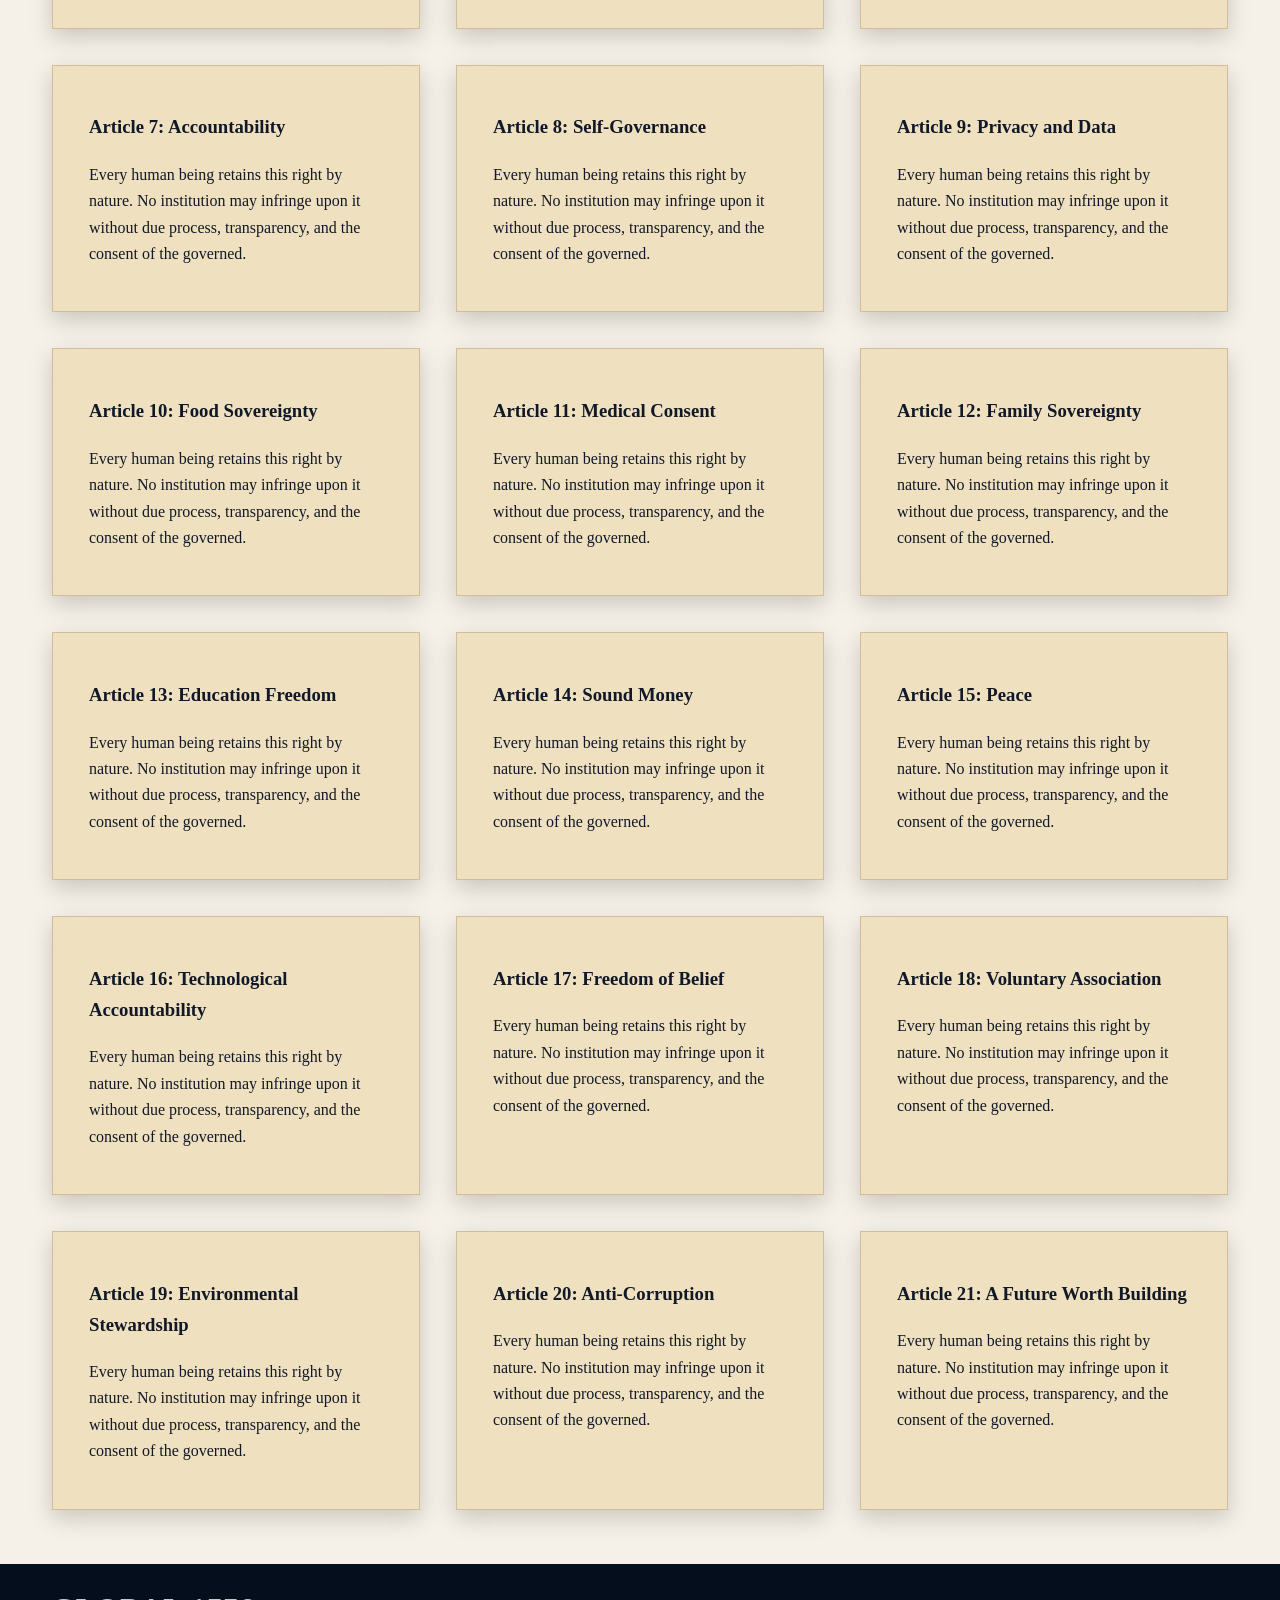
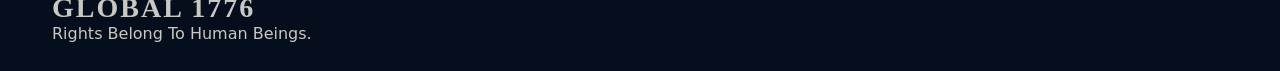
==== commit 89c977de: "Add files via upload" ====
--- a/charter.html
+++ b/charter.html
@@ -1,37 +1 @@
-<!DOCTYPE html>
-<html lang="en">
-<head>
-<meta charset="UTF-8"><meta name="viewport" content="width=device-width, initial-scale=1.0">
-<title>The Global Magna Carta — Global 1776</title>
-<link rel="icon" type="image/png" href="assets/favicon.png">
-<link rel="stylesheet" href="styles.css">
-</head>
-<body>
-<header class="site-header"><nav class="nav"><a class="brand-wrap" href="index.html"><img src="assets/global1776-icon.png" alt=""><div><div class="brand">GLOBAL 1776</div><div class="brand-sub">Declaration of Human Sovereignty</div></div></a><div class="nav-links"><a href="index.html">Home</a><a href="#articles">Articles</a><a href="index.html#sign">Sign</a></div></nav></header>
-<section class="hero"><div class="hero-inner"><div><img class="hero-logo" src="assets/global1776-primary-seal.png" alt=""></div><div><div class="eyebrow">The Global Magna Carta</div><h1>21 Articles</h1><h2 class="serif" style="color:var(--gold);font-size:32px;">OF HUMAN SOVEREIGNTY</h2><p class="lead">A modern charter of liberty, consent, transparency, and human sovereignty for the digital age.</p></div></div></section>
-<section class="parchment" id="articles"><div class="section" style="max-width:900px;">
-<h2 class="section-title" style="color:#07172f;">The Articles</h2>
-<div class='article-tile' style='text-align:left;margin:10px 0;background:white'><strong>Article 1</strong><h3>Freedom of Expression</h3><p>Rights belong to human beings. Power must remain limited, accountable, transparent, and subordinate to human dignity.</p></div>
-<div class='article-tile' style='text-align:left;margin:10px 0;background:white'><strong>Article 2</strong><h3>Bodily Autonomy</h3><p>Rights belong to human beings. Power must remain limited, accountable, transparent, and subordinate to human dignity.</p></div>
-<div class='article-tile' style='text-align:left;margin:10px 0;background:white'><strong>Article 3</strong><h3>Privacy and Data Rights</h3><p>Rights belong to human beings. Power must remain limited, accountable, transparent, and subordinate to human dignity.</p></div>
-<div class='article-tile' style='text-align:left;margin:10px 0;background:white'><strong>Article 4</strong><h3>Transparent Governance</h3><p>Rights belong to human beings. Power must remain limited, accountable, transparent, and subordinate to human dignity.</p></div>
-<div class='article-tile' style='text-align:left;margin:10px 0;background:white'><strong>Article 5</strong><h3>Equal Justice</h3><p>Rights belong to human beings. Power must remain limited, accountable, transparent, and subordinate to human dignity.</p></div>
-<div class='article-tile' style='text-align:left;margin:10px 0;background:white'><strong>Article 6</strong><h3>Food Sovereignty</h3><p>Rights belong to human beings. Power must remain limited, accountable, transparent, and subordinate to human dignity.</p></div>
-<div class='article-tile' style='text-align:left;margin:10px 0;background:white'><strong>Article 7</strong><h3>Healthcare Freedom</h3><p>Rights belong to human beings. Power must remain limited, accountable, transparent, and subordinate to human dignity.</p></div>
-<div class='article-tile' style='text-align:left;margin:10px 0;background:white'><strong>Article 8</strong><h3>Family Sovereignty</h3><p>Rights belong to human beings. Power must remain limited, accountable, transparent, and subordinate to human dignity.</p></div>
-<div class='article-tile' style='text-align:left;margin:10px 0;background:white'><strong>Article 9</strong><h3>Education Freedom</h3><p>Rights belong to human beings. Power must remain limited, accountable, transparent, and subordinate to human dignity.</p></div>
-<div class='article-tile' style='text-align:left;margin:10px 0;background:white'><strong>Article 10</strong><h3>Sound Money</h3><p>Rights belong to human beings. Power must remain limited, accountable, transparent, and subordinate to human dignity.</p></div>
-<div class='article-tile' style='text-align:left;margin:10px 0;background:white'><strong>Article 11</strong><h3>Property Rights</h3><p>Rights belong to human beings. Power must remain limited, accountable, transparent, and subordinate to human dignity.</p></div>
-<div class='article-tile' style='text-align:left;margin:10px 0;background:white'><strong>Article 12</strong><h3>Environmental Stewardship</h3><p>Rights belong to human beings. Power must remain limited, accountable, transparent, and subordinate to human dignity.</p></div>
-<div class='article-tile' style='text-align:left;margin:10px 0;background:white'><strong>Article 13</strong><h3>Peace and Anti-War Principle</h3><p>Rights belong to human beings. Power must remain limited, accountable, transparent, and subordinate to human dignity.</p></div>
-<div class='article-tile' style='text-align:left;margin:10px 0;background:white'><strong>Article 14</strong><h3>Technological Accountability</h3><p>Rights belong to human beings. Power must remain limited, accountable, transparent, and subordinate to human dignity.</p></div>
-<div class='article-tile' style='text-align:left;margin:10px 0;background:white'><strong>Article 15</strong><h3>Freedom of Belief</h3><p>Rights belong to human beings. Power must remain limited, accountable, transparent, and subordinate to human dignity.</p></div>
-<div class='article-tile' style='text-align:left;margin:10px 0;background:white'><strong>Article 16</strong><h3>Freedom of Association</h3><p>Rights belong to human beings. Power must remain limited, accountable, transparent, and subordinate to human dignity.</p></div>
-<div class='article-tile' style='text-align:left;margin:10px 0;background:white'><strong>Article 17</strong><h3>Anti-Corruption and Public Service</h3><p>Rights belong to human beings. Power must remain limited, accountable, transparent, and subordinate to human dignity.</p></div>
-<div class='article-tile' style='text-align:left;margin:10px 0;background:white'><strong>Article 18</strong><h3>Due Process</h3><p>Rights belong to human beings. Power must remain limited, accountable, transparent, and subordinate to human dignity.</p></div>
-<div class='article-tile' style='text-align:left;margin:10px 0;background:white'><strong>Article 19</strong><h3>Local Self-Governance</h3><p>Rights belong to human beings. Power must remain limited, accountable, transparent, and subordinate to human dignity.</p></div>
-<div class='article-tile' style='text-align:left;margin:10px 0;background:white'><strong>Article 20</strong><h3>Human Dignity</h3><p>Rights belong to human beings. Power must remain limited, accountable, transparent, and subordinate to human dignity.</p></div>
-<div class='article-tile' style='text-align:left;margin:10px 0;background:white'><strong>Article 21</strong><h3>The Right to a Future Worth Building</h3><p>Rights belong to human beings. Power must remain limited, accountable, transparent, and subordinate to human dignity.</p></div>
-</div></section>
-<footer><div class="foot"><div><img src="assets/global1776-icon.png" alt=""><h3 class="brand">GLOBAL 1776</h3><p>Rights belong to human beings.</p></div></div></footer>
-</body></html>+<!DOCTYPE html><html lang="en"><head><meta charset="UTF-8"><meta name="viewport" content="width=device-width, initial-scale=1.0"><title>The Declaration — Global 1776</title><link rel="icon" href="assets/favicon.png"><link rel="stylesheet" href="styles.css"></head><body><header class="header"><nav class="nav"><a class="brandlink" href="index.html"><img src="assets/global1776-seal.png"><div><div class="brand">GLOBAL 1776</div><div class="tag">A Declaration of Human Sovereignty</div></div></a><div class="navlinks"><a href="index.html">Home</a><a class="btn outline" href="index.html#join">Sign</a></div></nav></header><section class="hero"><div class="inner"><h1>The Declaration<br><span>Of Human Sovereignty.</span></h1><p class="lead">Rights belong to human beings. Power must remain limited, accountable, transparent, and subordinate to human dignity.</p></div></section><section class="why"><div class="whywrap" style="grid-template-columns:1fr"><div><h2 class="sectiontitle">Preamble</h2><div class="goldline"></div><p>We affirm that every human being possesses inherent rights that precede governments, corporations, institutions, financial systems, and technologies. Legitimate power exists only by consent, remains valid only through accountability, and becomes illegitimate when it seeks to reduce human beings to subjects, data, commodities, or instruments of control.</p></div></div></section><section class="tri"><div class="triwrap" style="grid-template-columns:1fr 1fr 1fr"><div class='excerpt' style='font-style:normal;text-align:left'><h3>Article 1: Human Liberty</h3><p>Every human being retains this right by nature. No institution may infringe upon it without due process, transparency, and the consent of the governed.</p></div><div class='excerpt' style='font-style:normal;text-align:left'><h3>Article 2: Free Expression</h3><p>Every human being retains this right by nature. No institution may infringe upon it without due process, transparency, and the consent of the governed.</p></div><div class='excerpt' style='font-style:normal;text-align:left'><h3>Article 3: Bodily Autonomy</h3><p>Every human being retains this right by nature. No institution may infringe upon it without due process, transparency, and the consent of the governed.</p></div><div class='excerpt' style='font-style:normal;text-align:left'><h3>Article 4: Due Process</h3><p>Every human being retains this right by nature. No institution may infringe upon it without due process, transparency, and the consent of the governed.</p></div><div class='excerpt' style='font-style:normal;text-align:left'><h3>Article 5: Property Rights</h3><p>Every human being retains this right by nature. No institution may infringe upon it without due process, transparency, and the consent of the governed.</p></div><div class='excerpt' style='font-style:normal;text-align:left'><h3>Article 6: Transparency</h3><p>Every human being retains this right by nature. No institution may infringe upon it without due process, transparency, and the consent of the governed.</p></div><div class='excerpt' style='font-style:normal;text-align:left'><h3>Article 7: Accountability</h3><p>Every human being retains this right by nature. No institution may infringe upon it without due process, transparency, and the consent of the governed.</p></div><div class='excerpt' style='font-style:normal;text-align:left'><h3>Article 8: Self-Governance</h3><p>Every human being retains this right by nature. No institution may infringe upon it without due process, transparency, and the consent of the governed.</p></div><div class='excerpt' style='font-style:normal;text-align:left'><h3>Article 9: Privacy and Data</h3><p>Every human being retains this right by nature. No institution may infringe upon it without due process, transparency, and the consent of the governed.</p></div><div class='excerpt' style='font-style:normal;text-align:left'><h3>Article 10: Food Sovereignty</h3><p>Every human being retains this right by nature. No institution may infringe upon it without due process, transparency, and the consent of the governed.</p></div><div class='excerpt' style='font-style:normal;text-align:left'><h3>Article 11: Medical Consent</h3><p>Every human being retains this right by nature. No institution may infringe upon it without due process, transparency, and the consent of the governed.</p></div><div class='excerpt' style='font-style:normal;text-align:left'><h3>Article 12: Family Sovereignty</h3><p>Every human being retains this right by nature. No institution may infringe upon it without due process, transparency, and the consent of the governed.</p></div><div class='excerpt' style='font-style:normal;text-align:left'><h3>Article 13: Education Freedom</h3><p>Every human being retains this right by nature. No institution may infringe upon it without due process, transparency, and the consent of the governed.</p></div><div class='excerpt' style='font-style:normal;text-align:left'><h3>Article 14: Sound Money</h3><p>Every human being retains this right by nature. No institution may infringe upon it without due process, transparency, and the consent of the governed.</p></div><div class='excerpt' style='font-style:normal;text-align:left'><h3>Article 15: Peace</h3><p>Every human being retains this right by nature. No institution may infringe upon it without due process, transparency, and the consent of the governed.</p></div><div class='excerpt' style='font-style:normal;text-align:left'><h3>Article 16: Technological Accountability</h3><p>Every human being retains this right by nature. No institution may infringe upon it without due process, transparency, and the consent of the governed.</p></div><div class='excerpt' style='font-style:normal;text-align:left'><h3>Article 17: Freedom of Belief</h3><p>Every human being retains this right by nature. No institution may infringe upon it without due process, transparency, and the consent of the governed.</p></div><div class='excerpt' style='font-style:normal;text-align:left'><h3>Article 18: Voluntary Association</h3><p>Every human being retains this right by nature. No institution may infringe upon it without due process, transparency, and the consent of the governed.</p></div><div class='excerpt' style='font-style:normal;text-align:left'><h3>Article 19: Environmental Stewardship</h3><p>Every human being retains this right by nature. No institution may infringe upon it without due process, transparency, and the consent of the governed.</p></div><div class='excerpt' style='font-style:normal;text-align:left'><h3>Article 20: Anti-Corruption</h3><p>Every human being retains this right by nature. No institution may infringe upon it without due process, transparency, and the consent of the governed.</p></div><div class='excerpt' style='font-style:normal;text-align:left'><h3>Article 21: A Future Worth Building</h3><p>Every human being retains this right by nature. No institution may infringe upon it without due process, transparency, and the consent of the governed.</p></div></div></section><footer class='footer'><div class='foot'><div><div class='brand'>GLOBAL 1776</div><div>Rights Belong To Human Beings.</div></div></div></footer></body></html>
--- a/styles.css
+++ b/styles.css
@@ -1,89 +1,3 @@
 
-:root{
-  --navy:#07172f;
-  --navy2:#0b1d34;
-  --gold:#d4af37;
-  --gold2:#e5c66b;
-  --ivory:#f2e7c9;
-  --parchment:#efe4cb;
-  --ink:#15120b;
-  --red:#9d1f2e;
-}
-*{box-sizing:border-box}
-html{scroll-behavior:smooth}
-body{margin:0;background:var(--navy);color:var(--ivory);font-family:Inter,system-ui,-apple-system,BlinkMacSystemFont,"Segoe UI",sans-serif}
-h1,h2,h3,.brand,.serif{font-family:Georgia,"Times New Roman",serif}
-a{color:inherit}
-.site-header{position:sticky;top:0;z-index:20;background:rgba(5,14,28,.94);backdrop-filter:blur(12px);border-bottom:1px solid rgba(212,175,55,.35)}
-.nav{max-width:1180px;margin:auto;display:flex;align-items:center;justify-content:space-between;padding:14px 22px}
-.brand-wrap{display:flex;align-items:center;gap:12px;text-decoration:none}
-.brand-wrap img{width:52px;height:52px;object-fit:cover;border-radius:50%;border:1px solid rgba(212,175,55,.7)}
-.brand{font-size:24px;letter-spacing:2px;font-weight:800;color:var(--ivory)}
-.brand-sub{font-size:11px;letter-spacing:2px;color:var(--gold);text-transform:uppercase}
-.nav-links{display:flex;gap:24px;align-items:center;font-size:12px;letter-spacing:1.7px;font-weight:800;text-transform:uppercase}
-.nav-links a{text-decoration:none;color:rgba(242,231,201,.86)}
-.nav-links a:hover{color:var(--gold2)}
-.btn{display:inline-flex;align-items:center;justify-content:center;text-decoration:none;border:1px solid var(--gold);padding:13px 22px;font-weight:900;letter-spacing:1px;text-transform:uppercase;font-size:13px}
-.btn.gold{background:linear-gradient(180deg,#e9c66f,#c99a2a);color:#111}
-.btn.red{background:#a92331;border-color:#a92331;color:white}
-.btn.dark{background:#07172f;color:var(--ivory)}
-.hero{position:relative;overflow:hidden;border-bottom:1px solid rgba(212,175,55,.35);background:
-  radial-gradient(circle at 77% 30%,rgba(212,175,55,.22),transparent 25%),
-  linear-gradient(90deg,rgba(7,23,47,.98),rgba(7,23,47,.92),rgba(8,18,38,.96));
-}
-.hero:before{content:"";position:absolute;inset:0;background-image:linear-gradient(rgba(212,175,55,.05) 1px,transparent 1px),linear-gradient(90deg,rgba(212,175,55,.035) 1px,transparent 1px);background-size:64px 64px;opacity:.5}
-.hero-inner{position:relative;max-width:1180px;margin:auto;display:grid;grid-template-columns:.98fr 1.02fr;gap:46px;align-items:center;padding:74px 22px 64px}
-.hero-logo{width:100%;max-width:470px;filter:drop-shadow(0 22px 35px rgba(0,0,0,.55));border-radius:22px}
-.eyebrow{color:var(--gold);letter-spacing:4px;font-weight:900;text-transform:uppercase;font-size:14px}
-h1{font-size:clamp(52px,7vw,92px);line-height:.92;margin:16px 0 18px;letter-spacing:3px}
-h1 span{color:var(--gold2)}
-.lead{font-size:19px;line-height:1.72;max-width:620px;color:rgba(242,231,201,.86)}
-.ctas{display:flex;gap:16px;flex-wrap:wrap;margin-top:28px}
-.micro{display:flex;gap:22px;margin-top:24px;color:rgba(242,231,201,.78);font-weight:800;font-size:13px;letter-spacing:1px;text-transform:uppercase}
-.pill-row{display:flex;gap:12px;flex-wrap:wrap;margin-top:26px}
-.pill{border:1px solid rgba(212,175,55,.38);padding:9px 13px;color:var(--gold2);font-size:12px;font-weight:900;letter-spacing:1px;text-transform:uppercase}
-.dark-band{background:#061326;border-top:1px solid rgba(212,175,55,.28);border-bottom:1px solid rgba(212,175,55,.28)}
-.section{max-width:1180px;margin:auto;padding:58px 22px}
-.section-title{text-align:center;color:var(--gold);letter-spacing:3px;text-transform:uppercase;font-size:18px;margin:0 0 34px}
-.pillars{display:grid;grid-template-columns:repeat(4,1fr);gap:1px;background:rgba(212,175,55,.25)}
-.card{background:#07172f;padding:30px 24px;text-align:center;min-height:210px}
-.card .icon{font-size:40px;color:var(--gold);margin-bottom:14px}
-.card h3{letter-spacing:1px;font-size:22px;margin:0 0 10px}
-.card p{line-height:1.55;color:rgba(242,231,201,.78);margin:0}
-.parchment{background:var(--parchment);color:var(--ink)}
-.split{display:grid;grid-template-columns:1fr 1fr;gap:0}
-.split>div{padding:56px 46px}
-.split h2{font-size:30px;letter-spacing:1px;margin:0 0 18px;text-transform:uppercase}
-.split p{font-size:17px;line-height:1.65;color:#3c3423}
-.choice{display:flex;gap:24px;align-items:center;justify-content:center;margin:28px 0}
-.choice-box{text-align:center}
-.choice-box .big{font-family:Georgia,serif;font-size:20px;font-weight:900}
-.or{border:1px solid rgba(0,0,0,.25);border-radius:50%;width:44px;height:44px;display:flex;align-items:center;justify-content:center}
-.articles{display:grid;grid-template-columns:repeat(5,1fr);gap:1px;background:rgba(60,52,35,.2);margin:24px 0}
-.article-tile{background:rgba(255,255,255,.25);padding:18px;text-align:center;min-height:96px}
-.article-tile strong{display:block;font-family:Georgia,serif}
-.sign-band{background:#061326;color:var(--ivory);position:relative;overflow:hidden}
-.sign-grid{max-width:1180px;margin:auto;display:grid;grid-template-columns:1fr .7fr 1fr;gap:38px;align-items:center;padding:54px 22px}
-.sign-grid img{width:100%;max-width:250px;margin:auto;display:block;border-radius:50%;opacity:.95}
-.form{display:grid;gap:10px}
-.form input,.form select{background:#091d36;border:1px solid rgba(212,175,55,.45);padding:13px;color:white}
-.stats{display:flex;gap:28px;justify-content:center}
-.stat strong{font-family:Georgia,serif;color:var(--gold);font-size:34px;display:block}
-.vision-grid{display:grid;grid-template-columns:repeat(6,1fr);gap:1px;background:rgba(7,23,47,.16)}
-.vision-card{background:rgba(255,255,255,.35);padding:24px 18px;text-align:center}
-.vision-card .icon{font-size:32px;color:#07172f}
-.final-line{text-align:center;font-family:Georgia,serif;color:#8a6a25;font-size:25px;letter-spacing:2px;text-transform:uppercase;margin-top:36px}
-footer{background:#050e1c;border-top:1px solid rgba(212,175,55,.35)}
-.foot{max-width:1180px;margin:auto;display:grid;grid-template-columns:1.2fr repeat(3,.7fr);gap:34px;padding:42px 22px}
-.foot img{width:60px;height:60px;border-radius:50%;object-fit:cover}
-.foot h4{color:var(--gold);letter-spacing:2px;text-transform:uppercase;font-size:13px}
-.foot a{display:block;text-decoration:none;color:rgba(242,231,201,.72);margin:8px 0;font-size:14px}
-@media(max-width:850px){
-  .nav-links{display:none}
-  .hero-inner,.split,.sign-grid{grid-template-columns:1fr}
-  .hero-logo{max-width:360px;margin:auto}
-  .pillars{grid-template-columns:1fr 1fr}
-  .articles{grid-template-columns:1fr 1fr}
-  .vision-grid{grid-template-columns:1fr 1fr}
-  .foot{grid-template-columns:1fr}
-}
+:root{--navy:#07172F;--navy2:#0B1F3A;--gold:#D4AF37;--gold2:#E7C66E;--ivory:#F5F1E8;--ink:#111827;--red:#9F2635}
+*{box-sizing:border-box}html{scroll-behavior:smooth}body{margin:0;background:var(--navy);color:var(--ivory);font-family:Inter,system-ui,-apple-system,Segoe UI,sans-serif}h1,h2,h3,.brand,.serif{font-family:Georgia,'Times New Roman',serif}a{color:inherit}.header{position:sticky;top:0;z-index:50;background:rgba(7,23,47,.96);backdrop-filter:blur(14px);border-bottom:1px solid rgba(212,175,55,.25)}.nav{max-width:1220px;margin:auto;padding:16px 22px;display:flex;align-items:center;justify-content:space-between}.brandlink{display:flex;gap:12px;align-items:center;text-decoration:none}.brandlink img{width:54px;height:54px;border-radius:50%;object-fit:cover}.brand{font-size:28px;letter-spacing:2px;font-weight:800}.tag{font-size:12px;color:var(--gold);text-transform:uppercase;letter-spacing:1.8px;font-weight:800}.navlinks{display:flex;gap:25px;align-items:center;font-size:13px;text-transform:uppercase;font-weight:800;letter-spacing:1.1px}.navlinks a{text-decoration:none;color:rgba(245,241,232,.86)}.navlinks a:hover{color:var(--gold2)}.btn{display:inline-flex;align-items:center;justify-content:center;text-decoration:none;text-transform:uppercase;letter-spacing:1px;font-weight:900;border:1px solid var(--gold);padding:14px 24px;font-size:13px;border-radius:3px}.btn.gold{background:linear-gradient(180deg,#ebcf80,#c59a2a);color:#12100a}.btn.dark,.btn.outline{background:#08162b;color:var(--ivory)}.hero{min-height:640px;background:linear-gradient(90deg,rgba(7,23,47,.96),rgba(7,23,47,.78),rgba(7,23,47,.25)),url('assets/hero-liberty-bg.jpg') center/cover no-repeat;display:flex;align-items:center}.inner{max-width:1220px;margin:auto;padding:82px 22px;width:100%}.hero h1{font-size:clamp(44px,6.5vw,82px);line-height:1.06;margin:18px 0;text-transform:uppercase;letter-spacing:2px;max-width:830px}.hero h1 span{color:var(--gold2)}.rule{display:flex;align-items:center;gap:13px;color:var(--gold);margin:20px 0}.rule:before,.rule:after{content:'';width:100px;height:1px;background:var(--gold)}.lead{font-size:20px;line-height:1.65;max-width:690px;color:rgba(245,241,232,.92)}.ctas{display:flex;gap:18px;flex-wrap:wrap;margin-top:30px}.why,.tri{background:var(--ivory);color:var(--ink)}.whywrap{max-width:1220px;margin:auto;display:grid;grid-template-columns:.85fr 1.15fr;gap:56px;padding:60px 22px}.world{opacity:.16;font-size:170px;display:flex;align-items:center;justify-content:center}.sectiontitle{font-size:38px;text-transform:uppercase;letter-spacing:2px;margin:0;color:var(--navy)}.goldline{width:72px;height:2px;background:var(--gold);margin:16px 0 24px}.why p{font-size:18px;line-height:1.7;color:#2d3440}.darksec{background:#07172f}.principles{max-width:1220px;margin:auto;padding:56px 22px}.center{text-align:center;color:var(--ivory)}.grid8{display:grid;grid-template-columns:repeat(8,1fr);gap:10px;margin-top:28px}.pcard{border:1px solid rgba(212,175,55,.42);background:linear-gradient(180deg,#0b1d34,#07172f);padding:24px 13px;text-align:center;min-height:210px}.ico{font-size:33px;color:var(--gold);margin-bottom:14px}.pcard h3{font-size:17px;line-height:1.1;text-transform:uppercase;letter-spacing:1px;margin:0 0 10px}.pcard p{font-size:13.5px;line-height:1.5;color:rgba(245,241,232,.78);margin:0}.triwrap{max-width:1220px;margin:auto;display:grid;grid-template-columns:1fr 1.15fr .9fr;gap:36px;padding:54px 22px}.tri h2{color:var(--navy);text-align:center;text-transform:uppercase;letter-spacing:1.4px}.reject ul{list-style:none;padding:0}.reject li{padding:8px 0;font-size:16px}.reject li:before{content:'✕';color:var(--red);font-weight:900;margin-right:12px}.excerpt{background:#efe0c0;border:1px solid rgba(120,85,30,.25);box-shadow:0 8px 22px rgba(0,0,0,.18);padding:28px 36px;text-align:center;font-family:Georgia,serif;font-style:italic;line-height:1.65}.stat{display:flex;align-items:center;gap:18px;margin-bottom:18px}.circle{width:54px;height:54px;border-radius:50%;background:var(--navy);display:flex;align-items:center;justify-content:center;color:white;font-size:25px}.stat strong{font-family:Georgia,serif;font-size:42px;color:#b48520;display:block}.join{background:#061326;color:var(--ivory);border-top:1px solid rgba(212,175,55,.28)}.joinwrap{max-width:1220px;margin:auto;display:grid;grid-template-columns:260px 1fr;gap:42px;align-items:center;padding:48px 22px}.join img{width:240px;border-radius:50%}.join h2{font-size:34px;margin:0}.form{display:grid;grid-template-columns:1fr 1fr 1fr auto;gap:12px;margin-top:18px}.form input,.form select{padding:15px;border:1px solid rgba(212,175,55,.3);border-radius:3px;background:var(--ivory);color:#111}.footer{background:#050e1c}.foot{max-width:1220px;margin:auto;display:flex;justify-content:space-between;align-items:center;padding:28px 22px;color:rgba(245,241,232,.82)}.footlinks{display:flex;gap:25px;font-size:13px;text-transform:uppercase;letter-spacing:1px}.footlinks a{text-decoration:none}@media(max-width:1000px){.navlinks{display:none}.whywrap,.triwrap,.joinwrap{grid-template-columns:1fr}.grid8{grid-template-columns:repeat(2,1fr)}.form{grid-template-columns:1fr}.world{display:none}.foot{display:block}.footlinks{margin-top:20px;flex-wrap:wrap}}
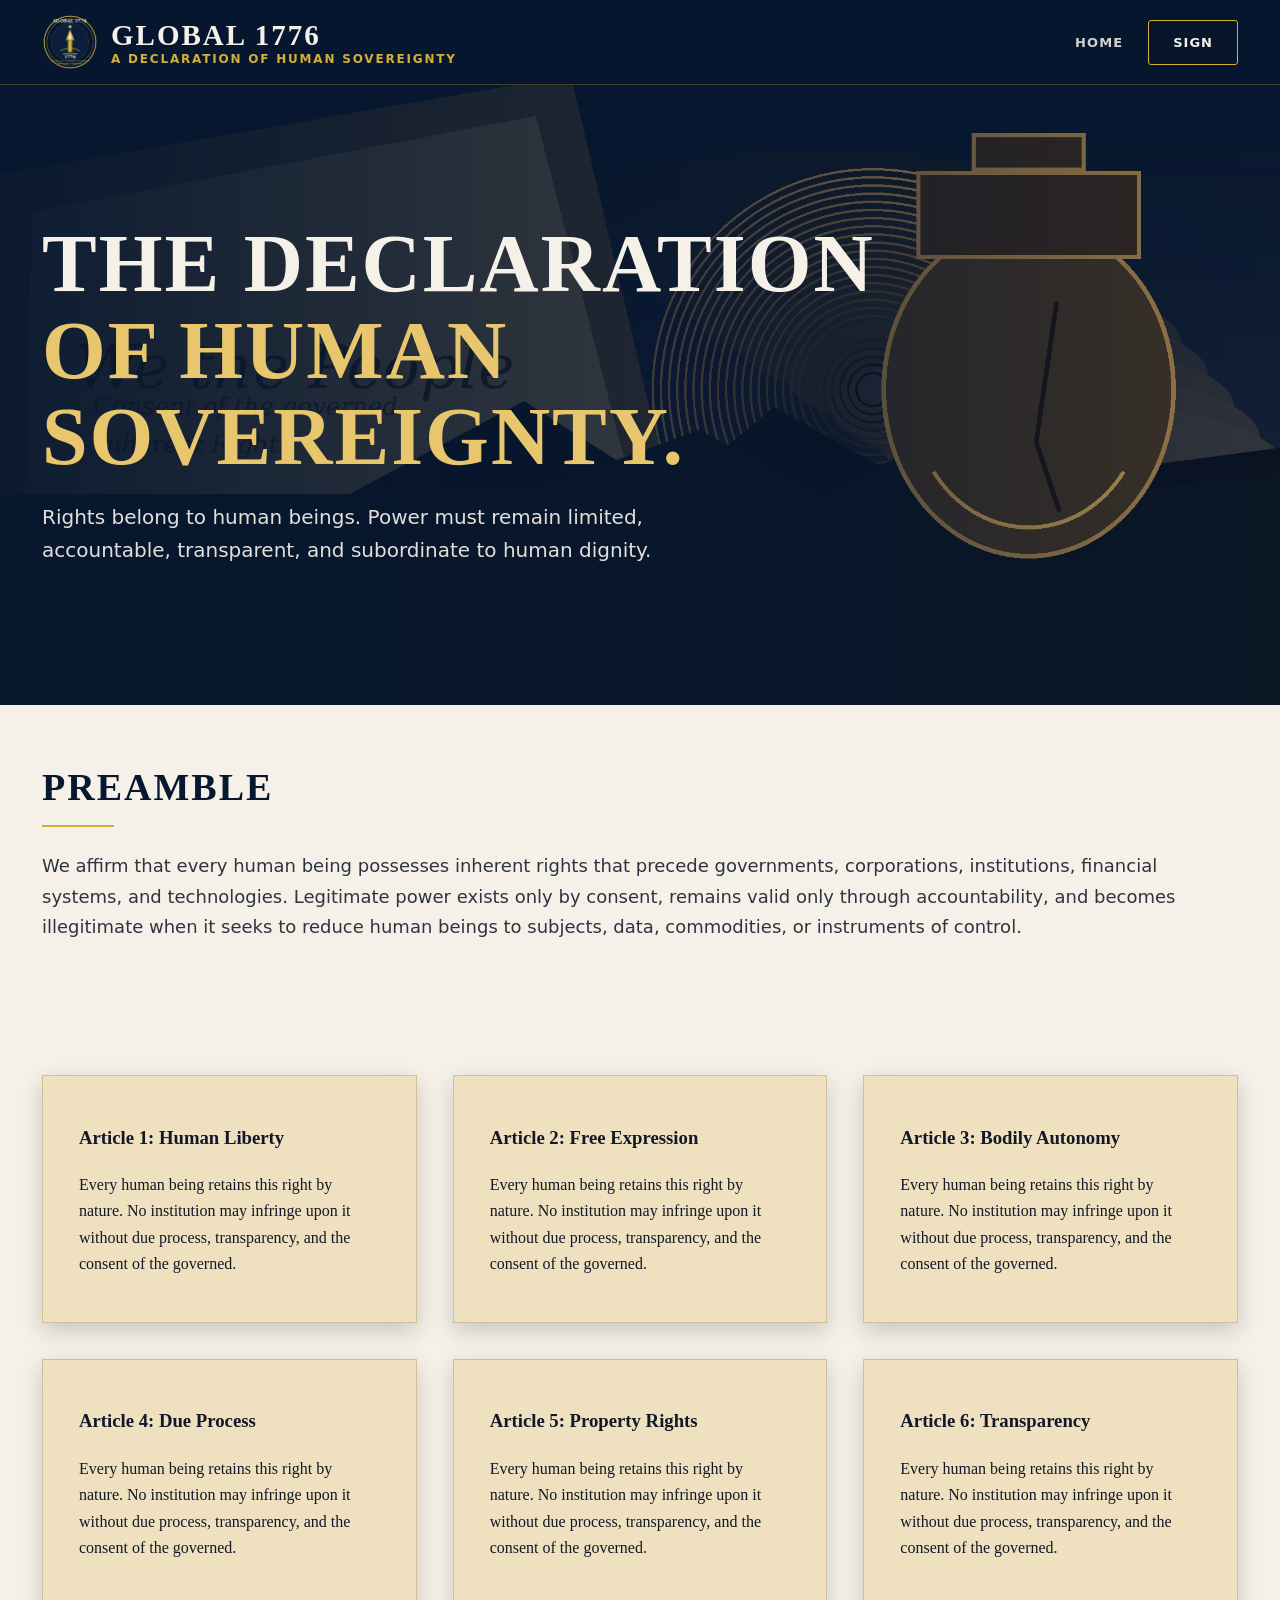
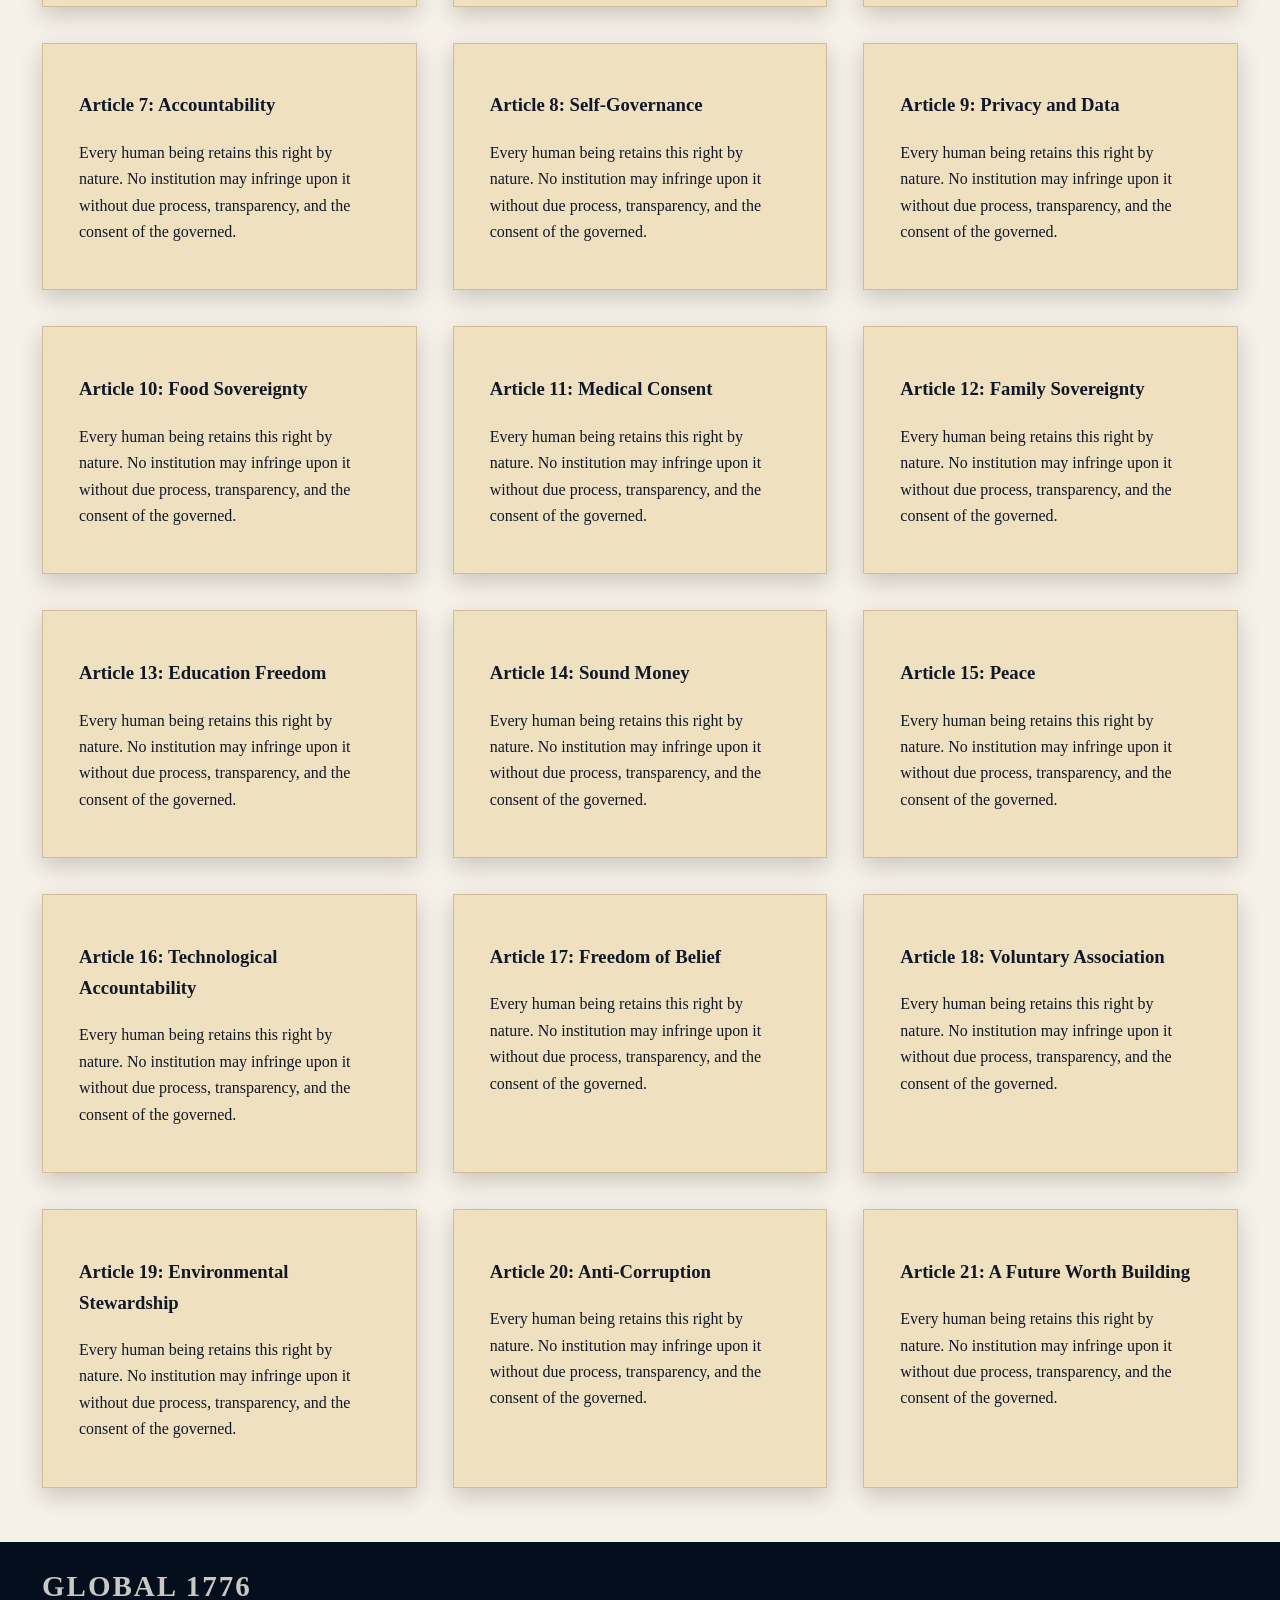
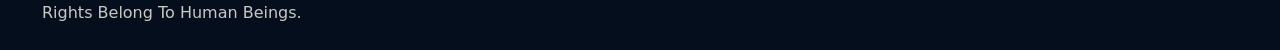
==== commit 9819edd3: "Add files via upload" ====
--- a/charter.html
+++ b/charter.html
@@ -1 +1,13 @@
-<!DOCTYPE html><html lang="en"><head><meta charset="UTF-8"><meta name="viewport" content="width=device-width, initial-scale=1.0"><title>The Declaration — Global 1776</title><link rel="icon" href="assets/favicon.png"><link rel="stylesheet" href="styles.css"></head><body><header class="header"><nav class="nav"><a class="brandlink" href="index.html"><img src="assets/global1776-seal.png"><div><div class="brand">GLOBAL 1776</div><div class="tag">A Declaration of Human Sovereignty</div></div></a><div class="navlinks"><a href="index.html">Home</a><a class="btn outline" href="index.html#join">Sign</a></div></nav></header><section class="hero"><div class="inner"><h1>The Declaration<br><span>Of Human Sovereignty.</span></h1><p class="lead">Rights belong to human beings. Power must remain limited, accountable, transparent, and subordinate to human dignity.</p></div></section><section class="why"><div class="whywrap" style="grid-template-columns:1fr"><div><h2 class="sectiontitle">Preamble</h2><div class="goldline"></div><p>We affirm that every human being possesses inherent rights that precede governments, corporations, institutions, financial systems, and technologies. Legitimate power exists only by consent, remains valid only through accountability, and becomes illegitimate when it seeks to reduce human beings to subjects, data, commodities, or instruments of control.</p></div></div></section><section class="tri"><div class="triwrap" style="grid-template-columns:1fr 1fr 1fr"><div class='excerpt' style='font-style:normal;text-align:left'><h3>Article 1: Human Liberty</h3><p>Every human being retains this right by nature. No institution may infringe upon it without due process, transparency, and the consent of the governed.</p></div><div class='excerpt' style='font-style:normal;text-align:left'><h3>Article 2: Free Expression</h3><p>Every human being retains this right by nature. No institution may infringe upon it without due process, transparency, and the consent of the governed.</p></div><div class='excerpt' style='font-style:normal;text-align:left'><h3>Article 3: Bodily Autonomy</h3><p>Every human being retains this right by nature. No institution may infringe upon it without due process, transparency, and the consent of the governed.</p></div><div class='excerpt' style='font-style:normal;text-align:left'><h3>Article 4: Due Process</h3><p>Every human being retains this right by nature. No institution may infringe upon it without due process, transparency, and the consent of the governed.</p></div><div class='excerpt' style='font-style:normal;text-align:left'><h3>Article 5: Property Rights</h3><p>Every human being retains this right by nature. No institution may infringe upon it without due process, transparency, and the consent of the governed.</p></div><div class='excerpt' style='font-style:normal;text-align:left'><h3>Article 6: Transparency</h3><p>Every human being retains this right by nature. No institution may infringe upon it without due process, transparency, and the consent of the governed.</p></div><div class='excerpt' style='font-style:normal;text-align:left'><h3>Article 7: Accountability</h3><p>Every human being retains this right by nature. No institution may infringe upon it without due process, transparency, and the consent of the governed.</p></div><div class='excerpt' style='font-style:normal;text-align:left'><h3>Article 8: Self-Governance</h3><p>Every human being retains this right by nature. No institution may infringe upon it without due process, transparency, and the consent of the governed.</p></div><div class='excerpt' style='font-style:normal;text-align:left'><h3>Article 9: Privacy and Data</h3><p>Every human being retains this right by nature. No institution may infringe upon it without due process, transparency, and the consent of the governed.</p></div><div class='excerpt' style='font-style:normal;text-align:left'><h3>Article 10: Food Sovereignty</h3><p>Every human being retains this right by nature. No institution may infringe upon it without due process, transparency, and the consent of the governed.</p></div><div class='excerpt' style='font-style:normal;text-align:left'><h3>Article 11: Medical Consent</h3><p>Every human being retains this right by nature. No institution may infringe upon it without due process, transparency, and the consent of the governed.</p></div><div class='excerpt' style='font-style:normal;text-align:left'><h3>Article 12: Family Sovereignty</h3><p>Every human being retains this right by nature. No institution may infringe upon it without due process, transparency, and the consent of the governed.</p></div><div class='excerpt' style='font-style:normal;text-align:left'><h3>Article 13: Education Freedom</h3><p>Every human being retains this right by nature. No institution may infringe upon it without due process, transparency, and the consent of the governed.</p></div><div class='excerpt' style='font-style:normal;text-align:left'><h3>Article 14: Sound Money</h3><p>Every human being retains this right by nature. No institution may infringe upon it without due process, transparency, and the consent of the governed.</p></div><div class='excerpt' style='font-style:normal;text-align:left'><h3>Article 15: Peace</h3><p>Every human being retains this right by nature. No institution may infringe upon it without due process, transparency, and the consent of the governed.</p></div><div class='excerpt' style='font-style:normal;text-align:left'><h3>Article 16: Technological Accountability</h3><p>Every human being retains this right by nature. No institution may infringe upon it without due process, transparency, and the consent of the governed.</p></div><div class='excerpt' style='font-style:normal;text-align:left'><h3>Article 17: Freedom of Belief</h3><p>Every human being retains this right by nature. No institution may infringe upon it without due process, transparency, and the consent of the governed.</p></div><div class='excerpt' style='font-style:normal;text-align:left'><h3>Article 18: Voluntary Association</h3><p>Every human being retains this right by nature. No institution may infringe upon it without due process, transparency, and the consent of the governed.</p></div><div class='excerpt' style='font-style:normal;text-align:left'><h3>Article 19: Environmental Stewardship</h3><p>Every human being retains this right by nature. No institution may infringe upon it without due process, transparency, and the consent of the governed.</p></div><div class='excerpt' style='font-style:normal;text-align:left'><h3>Article 20: Anti-Corruption</h3><p>Every human being retains this right by nature. No institution may infringe upon it without due process, transparency, and the consent of the governed.</p></div><div class='excerpt' style='font-style:normal;text-align:left'><h3>Article 21: A Future Worth Building</h3><p>Every human being retains this right by nature. No institution may infringe upon it without due process, transparency, and the consent of the governed.</p></div></div></section><footer class='footer'><div class='foot'><div><div class='brand'>GLOBAL 1776</div><div>Rights Belong To Human Beings.</div></div></div></footer></body></html>+<!DOCTYPE html>
+<html lang="en">
+<head>
+<meta charset="UTF-8"><meta name="viewport" content="width=device-width, initial-scale=1.0">
+<title>The Declaration — Global 1776</title>
+<link rel="icon" href="assets/favicon.png"><link rel="stylesheet" href="styles.css">
+</head>
+<body>
+<header class="header"><nav class="nav"><a class="brandlink" href="index.html"><img src="assets/global1776-seal.png"><div><div class="brand">GLOBAL 1776</div><div class="tag">A Declaration of Human Sovereignty</div></div></a><div class="navlinks"><a href="index.html">Home</a><a class="btn outline" href="index.html#join">Sign</a></div></nav></header>
+<section class="hero"><div class="inner"><h1>The Declaration<br><span>Of Human Sovereignty.</span></h1><p class="lead">Rights belong to human beings. Power must remain limited, accountable, transparent, and subordinate to human dignity.</p></div></section>
+<section class="why"><div class="whywrap" style="grid-template-columns:1fr"><div><h2 class="sectiontitle">Preamble</h2><div class="goldline"></div><p>We affirm that every human being possesses inherent rights that precede governments, corporations, institutions, financial systems, and technologies. Legitimate power exists only by consent, remains valid only through accountability, and becomes illegitimate when it seeks to reduce human beings to subjects, data, commodities, or instruments of control.</p></div></div></section>
+<section class="tri"><div class="triwrap" style="grid-template-columns:1fr 1fr 1fr">
+<div class='excerpt' style='font-style:normal;text-align:left'><h3>Article 1: Human Liberty</h3><p>Every human being retains this right by nature. No institution may infringe upon it without due process, transparency, and the consent of the governed.</p></div><div class='excerpt' style='font-style:normal;text-align:left'><h3>Article 2: Free Expression</h3><p>Every human being retains this right by nature. No institution may infringe upon it without due process, transparency, and the consent of the governed.</p></div><div class='excerpt' style='font-style:normal;text-align:left'><h3>Article 3: Bodily Autonomy</h3><p>Every human being retains this right by nature. No institution may infringe upon it without due process, transparency, and the consent of the governed.</p></div><div class='excerpt' style='font-style:normal;text-align:left'><h3>Article 4: Due Process</h3><p>Every human being retains this right by nature. No institution may infringe upon it without due process, transparency, and the consent of the governed.</p></div><div class='excerpt' style='font-style:normal;text-align:left'><h3>Article 5: Property Rights</h3><p>Every human being retains this right by nature. No institution may infringe upon it without due process, transparency, and the consent of the governed.</p></div><div class='excerpt' style='font-style:normal;text-align:left'><h3>Article 6: Transparency</h3><p>Every human being retains this right by nature. No institution may infringe upon it without due process, transparency, and the consent of the governed.</p></div><div class='excerpt' style='font-style:normal;text-align:left'><h3>Article 7: Accountability</h3><p>Every human being retains this right by nature. No institution may infringe upon it without due process, transparency, and the consent of the governed.</p></div><div class='excerpt' style='font-style:normal;text-align:left'><h3>Article 8: Self-Governance</h3><p>Every human being retains this right by nature. No institution may infringe upon it without due process, transparency, and the consent of the governed.</p></div><div class='excerpt' style='font-style:normal;text-align:left'><h3>Article 9: Privacy and Data</h3><p>Every human being retains this right by nature. No institution may infringe upon it without due process, transparency, and the consent of the governed.</p></div><div class='excerpt' style='font-style:normal;text-align:left'><h3>Article 10: Food Sovereignty</h3><p>Every human being retains this right by nature. No institution may infringe upon it without due process, transparency, and the consent of the governed.</p></div><div class='excerpt' style='font-style:normal;text-align:left'><h3>Article 11: Medical Consent</h3><p>Every human being retains this right by nature. No institution may infringe upon it without due process, transparency, and the consent of the governed.</p></div><div class='excerpt' style='font-style:normal;text-align:left'><h3>Article 12: Family Sovereignty</h3><p>Every human being retains this right by nature. No institution may infringe upon it without due process, transparency, and the consent of the governed.</p></div><div class='excerpt' style='font-style:normal;text-align:left'><h3>Article 13: Education Freedom</h3><p>Every human being retains this right by nature. No institution may infringe upon it without due process, transparency, and the consent of the governed.</p></div><div class='excerpt' style='font-style:normal;text-align:left'><h3>Article 14: Sound Money</h3><p>Every human being retains this right by nature. No institution may infringe upon it without due process, transparency, and the consent of the governed.</p></div><div class='excerpt' style='font-style:normal;text-align:left'><h3>Article 15: Peace</h3><p>Every human being retains this right by nature. No institution may infringe upon it without due process, transparency, and the consent of the governed.</p></div><div class='excerpt' style='font-style:normal;text-align:left'><h3>Article 16: Technological Accountability</h3><p>Every human being retains this right by nature. No institution may infringe upon it without due process, transparency, and the consent of the governed.</p></div><div class='excerpt' style='font-style:normal;text-align:left'><h3>Article 17: Freedom of Belief</h3><p>Every human being retains this right by nature. No institution may infringe upon it without due process, transparency, and the consent of the governed.</p></div><div class='excerpt' style='font-style:normal;text-align:left'><h3>Article 18: Voluntary Association</h3><p>Every human being retains this right by nature. No institution may infringe upon it without due process, transparency, and the consent of the governed.</p></div><div class='excerpt' style='font-style:normal;text-align:left'><h3>Article 19: Environmental Stewardship</h3><p>Every human being retains this right by nature. No institution may infringe upon it without due process, transparency, and the consent of the governed.</p></div><div class='excerpt' style='font-style:normal;text-align:left'><h3>Article 20: Anti-Corruption</h3><p>Every human being retains this right by nature. No institution may infringe upon it without due process, transparency, and the consent of the governed.</p></div><div class='excerpt' style='font-style:normal;text-align:left'><h3>Article 21: A Future Worth Building</h3><p>Every human being retains this right by nature. No institution may infringe upon it without due process, transparency, and the consent of the governed.</p></div></div></section><footer class='footer'><div class='foot'><div><div class='brand'>GLOBAL 1776</div><div>Rights Belong To Human Beings.</div></div></div></footer></body></html>
--- a/styles.css
+++ b/styles.css
@@ -1,3 +1,61 @@
 
 :root{--navy:#07172F;--navy2:#0B1F3A;--gold:#D4AF37;--gold2:#E7C66E;--ivory:#F5F1E8;--ink:#111827;--red:#9F2635}
-*{box-sizing:border-box}html{scroll-behavior:smooth}body{margin:0;background:var(--navy);color:var(--ivory);font-family:Inter,system-ui,-apple-system,Segoe UI,sans-serif}h1,h2,h3,.brand,.serif{font-family:Georgia,'Times New Roman',serif}a{color:inherit}.header{position:sticky;top:0;z-index:50;background:rgba(7,23,47,.96);backdrop-filter:blur(14px);border-bottom:1px solid rgba(212,175,55,.25)}.nav{max-width:1220px;margin:auto;padding:16px 22px;display:flex;align-items:center;justify-content:space-between}.brandlink{display:flex;gap:12px;align-items:center;text-decoration:none}.brandlink img{width:54px;height:54px;border-radius:50%;object-fit:cover}.brand{font-size:28px;letter-spacing:2px;font-weight:800}.tag{font-size:12px;color:var(--gold);text-transform:uppercase;letter-spacing:1.8px;font-weight:800}.navlinks{display:flex;gap:25px;align-items:center;font-size:13px;text-transform:uppercase;font-weight:800;letter-spacing:1.1px}.navlinks a{text-decoration:none;color:rgba(245,241,232,.86)}.navlinks a:hover{color:var(--gold2)}.btn{display:inline-flex;align-items:center;justify-content:center;text-decoration:none;text-transform:uppercase;letter-spacing:1px;font-weight:900;border:1px solid var(--gold);padding:14px 24px;font-size:13px;border-radius:3px}.btn.gold{background:linear-gradient(180deg,#ebcf80,#c59a2a);color:#12100a}.btn.dark,.btn.outline{background:#08162b;color:var(--ivory)}.hero{min-height:640px;background:linear-gradient(90deg,rgba(7,23,47,.96),rgba(7,23,47,.78),rgba(7,23,47,.25)),url('assets/hero-liberty-bg.jpg') center/cover no-repeat;display:flex;align-items:center}.inner{max-width:1220px;margin:auto;padding:82px 22px;width:100%}.hero h1{font-size:clamp(44px,6.5vw,82px);line-height:1.06;margin:18px 0;text-transform:uppercase;letter-spacing:2px;max-width:830px}.hero h1 span{color:var(--gold2)}.rule{display:flex;align-items:center;gap:13px;color:var(--gold);margin:20px 0}.rule:before,.rule:after{content:'';width:100px;height:1px;background:var(--gold)}.lead{font-size:20px;line-height:1.65;max-width:690px;color:rgba(245,241,232,.92)}.ctas{display:flex;gap:18px;flex-wrap:wrap;margin-top:30px}.why,.tri{background:var(--ivory);color:var(--ink)}.whywrap{max-width:1220px;margin:auto;display:grid;grid-template-columns:.85fr 1.15fr;gap:56px;padding:60px 22px}.world{opacity:.16;font-size:170px;display:flex;align-items:center;justify-content:center}.sectiontitle{font-size:38px;text-transform:uppercase;letter-spacing:2px;margin:0;color:var(--navy)}.goldline{width:72px;height:2px;background:var(--gold);margin:16px 0 24px}.why p{font-size:18px;line-height:1.7;color:#2d3440}.darksec{background:#07172f}.principles{max-width:1220px;margin:auto;padding:56px 22px}.center{text-align:center;color:var(--ivory)}.grid8{display:grid;grid-template-columns:repeat(8,1fr);gap:10px;margin-top:28px}.pcard{border:1px solid rgba(212,175,55,.42);background:linear-gradient(180deg,#0b1d34,#07172f);padding:24px 13px;text-align:center;min-height:210px}.ico{font-size:33px;color:var(--gold);margin-bottom:14px}.pcard h3{font-size:17px;line-height:1.1;text-transform:uppercase;letter-spacing:1px;margin:0 0 10px}.pcard p{font-size:13.5px;line-height:1.5;color:rgba(245,241,232,.78);margin:0}.triwrap{max-width:1220px;margin:auto;display:grid;grid-template-columns:1fr 1.15fr .9fr;gap:36px;padding:54px 22px}.tri h2{color:var(--navy);text-align:center;text-transform:uppercase;letter-spacing:1.4px}.reject ul{list-style:none;padding:0}.reject li{padding:8px 0;font-size:16px}.reject li:before{content:'✕';color:var(--red);font-weight:900;margin-right:12px}.excerpt{background:#efe0c0;border:1px solid rgba(120,85,30,.25);box-shadow:0 8px 22px rgba(0,0,0,.18);padding:28px 36px;text-align:center;font-family:Georgia,serif;font-style:italic;line-height:1.65}.stat{display:flex;align-items:center;gap:18px;margin-bottom:18px}.circle{width:54px;height:54px;border-radius:50%;background:var(--navy);display:flex;align-items:center;justify-content:center;color:white;font-size:25px}.stat strong{font-family:Georgia,serif;font-size:42px;color:#b48520;display:block}.join{background:#061326;color:var(--ivory);border-top:1px solid rgba(212,175,55,.28)}.joinwrap{max-width:1220px;margin:auto;display:grid;grid-template-columns:260px 1fr;gap:42px;align-items:center;padding:48px 22px}.join img{width:240px;border-radius:50%}.join h2{font-size:34px;margin:0}.form{display:grid;grid-template-columns:1fr 1fr 1fr auto;gap:12px;margin-top:18px}.form input,.form select{padding:15px;border:1px solid rgba(212,175,55,.3);border-radius:3px;background:var(--ivory);color:#111}.footer{background:#050e1c}.foot{max-width:1220px;margin:auto;display:flex;justify-content:space-between;align-items:center;padding:28px 22px;color:rgba(245,241,232,.82)}.footlinks{display:flex;gap:25px;font-size:13px;text-transform:uppercase;letter-spacing:1px}.footlinks a{text-decoration:none}@media(max-width:1000px){.navlinks{display:none}.whywrap,.triwrap,.joinwrap{grid-template-columns:1fr}.grid8{grid-template-columns:repeat(2,1fr)}.form{grid-template-columns:1fr}.world{display:none}.foot{display:block}.footlinks{margin-top:20px;flex-wrap:wrap}}
+*{box-sizing:border-box}
+html{scroll-behavior:smooth}
+body{margin:0;background:var(--navy);color:var(--ivory);font-family:Inter,system-ui,-apple-system,Segoe UI,sans-serif}
+h1,h2,h3,.brand,.serif{font-family:Georgia,'Times New Roman',serif}
+a{color:inherit}
+.header{position:sticky;top:0;z-index:50;background:rgba(7,23,47,.96);backdrop-filter:blur(14px);border-bottom:1px solid rgba(212,175,55,.28)}
+.nav{max-width:1240px;margin:auto;padding:14px 22px;display:flex;align-items:center;justify-content:space-between}
+.brandlink{display:flex;gap:13px;align-items:center;text-decoration:none}
+.brandlink img{width:56px;height:56px;border-radius:50%;object-fit:cover}
+.brand{font-size:29px;letter-spacing:2px;font-weight:800}
+.tag{font-size:12px;color:var(--gold);text-transform:uppercase;letter-spacing:1.8px;font-weight:800}
+.navlinks{display:flex;gap:25px;align-items:center;font-size:13px;text-transform:uppercase;font-weight:800;letter-spacing:1.1px}
+.navlinks a{text-decoration:none;color:rgba(245,241,232,.86)}
+.navlinks a:hover{color:var(--gold2)}
+.btn{display:inline-flex;align-items:center;justify-content:center;text-decoration:none;text-transform:uppercase;letter-spacing:1px;font-weight:900;border:1px solid var(--gold);padding:14px 24px;font-size:13px;border-radius:3px}
+.btn.gold{background:linear-gradient(180deg,#ebcf80,#c59a2a);color:#12100a}
+.btn.dark,.btn.outline{background:#08162b;color:var(--ivory)}
+.hero{min-height:620px;background:linear-gradient(90deg,rgba(7,23,47,.96),rgba(7,23,47,.77),rgba(7,23,47,.20)),url('assets/hero-liberty-bell.jpg') center/cover no-repeat;display:flex;align-items:center}
+.inner{max-width:1240px;margin:auto;padding:80px 22px;width:100%}
+.hero h1{font-size:clamp(44px,6.5vw,82px);line-height:1.06;margin:18px 0;text-transform:uppercase;letter-spacing:2px;max-width:840px}
+.hero h1 span{color:var(--gold2)}
+.rule{display:flex;align-items:center;gap:13px;color:var(--gold);margin:20px 0}
+.rule:before,.rule:after{content:'';width:100px;height:1px;background:var(--gold)}
+.lead{font-size:20px;line-height:1.65;max-width:700px;color:rgba(245,241,232,.92)}
+.ctas{display:flex;gap:18px;flex-wrap:wrap;margin-top:30px}
+.why,.tri{background:var(--ivory);color:var(--ink)}
+.whywrap{max-width:1240px;margin:auto;display:grid;grid-template-columns:.85fr 1.15fr;gap:56px;padding:60px 22px}
+.world{opacity:.13;font-size:170px;display:flex;align-items:center;justify-content:center}
+.sectiontitle{font-size:38px;text-transform:uppercase;letter-spacing:2px;margin:0;color:var(--navy)}
+.goldline{width:72px;height:2px;background:var(--gold);margin:16px 0 24px}
+.why p{font-size:18px;line-height:1.7;color:#2d3440}
+.darksec{background:#07172F}
+.principles{max-width:1240px;margin:auto;padding:56px 22px}
+.center{text-align:center;color:var(--ivory)}
+.grid8{display:grid;grid-template-columns:repeat(8,1fr);gap:10px;margin-top:28px}
+.pcard{border:1px solid rgba(212,175,55,.42);background:linear-gradient(180deg,#0B1F3A,#07172F);padding:24px 13px;text-align:center;min-height:210px}
+.ico{font-size:33px;color:var(--gold);margin-bottom:14px}
+.pcard h3{font-size:17px;line-height:1.1;text-transform:uppercase;letter-spacing:1px;margin:0 0 10px}
+.pcard p{font-size:13.5px;line-height:1.5;color:rgba(245,241,232,.78);margin:0}
+.triwrap{max-width:1240px;margin:auto;display:grid;grid-template-columns:1fr 1.15fr .9fr;gap:36px;padding:54px 22px}
+.tri h2{color:var(--navy);text-align:center;text-transform:uppercase;letter-spacing:1.4px}
+.reject ul{list-style:none;padding:0}
+.reject li{padding:8px 0;font-size:16px}
+.reject li:before{content:'✕';color:var(--red);font-weight:900;margin-right:12px}
+.excerpt{background:#efe0c0;border:1px solid rgba(120,85,30,.25);box-shadow:0 8px 22px rgba(0,0,0,.18);padding:28px 36px;text-align:center;font-family:Georgia,serif;font-style:italic;line-height:1.65}
+.stat{display:flex;align-items:center;gap:18px;margin-bottom:18px}
+.circle{width:54px;height:54px;border-radius:50%;background:var(--navy);display:flex;align-items:center;justify-content:center;color:white;font-size:25px}
+.stat strong{font-family:Georgia,serif;font-size:42px;color:#b48520;display:block}
+.join{background:#061326;color:var(--ivory);border-top:1px solid rgba(212,175,55,.28)}
+.joinwrap{max-width:1240px;margin:auto;display:grid;grid-template-columns:260px 1fr;gap:42px;align-items:center;padding:48px 22px}
+.join img{width:235px;border-radius:50%}
+.join h2{font-size:34px;margin:0}
+.form{display:grid;grid-template-columns:1fr 1fr 1fr auto;gap:12px;margin-top:18px}
+.form input,.form select{padding:15px;border:1px solid rgba(212,175,55,.3);border-radius:3px;background:var(--ivory);color:#111}
+.footer{background:#050e1c}
+.foot{max-width:1240px;margin:auto;display:flex;justify-content:space-between;align-items:center;padding:28px 22px;color:rgba(245,241,232,.82)}
+.footlinks{display:flex;gap:25px;font-size:13px;text-transform:uppercase;letter-spacing:1px}
+.footlinks a{text-decoration:none}
+@media(max-width:1000px){.navlinks{display:none}.whywrap,.triwrap,.joinwrap{grid-template-columns:1fr}.grid8{grid-template-columns:repeat(2,1fr)}.form{grid-template-columns:1fr}.world{display:none}.foot{display:block}.footlinks{margin-top:20px;flex-wrap:wrap}}
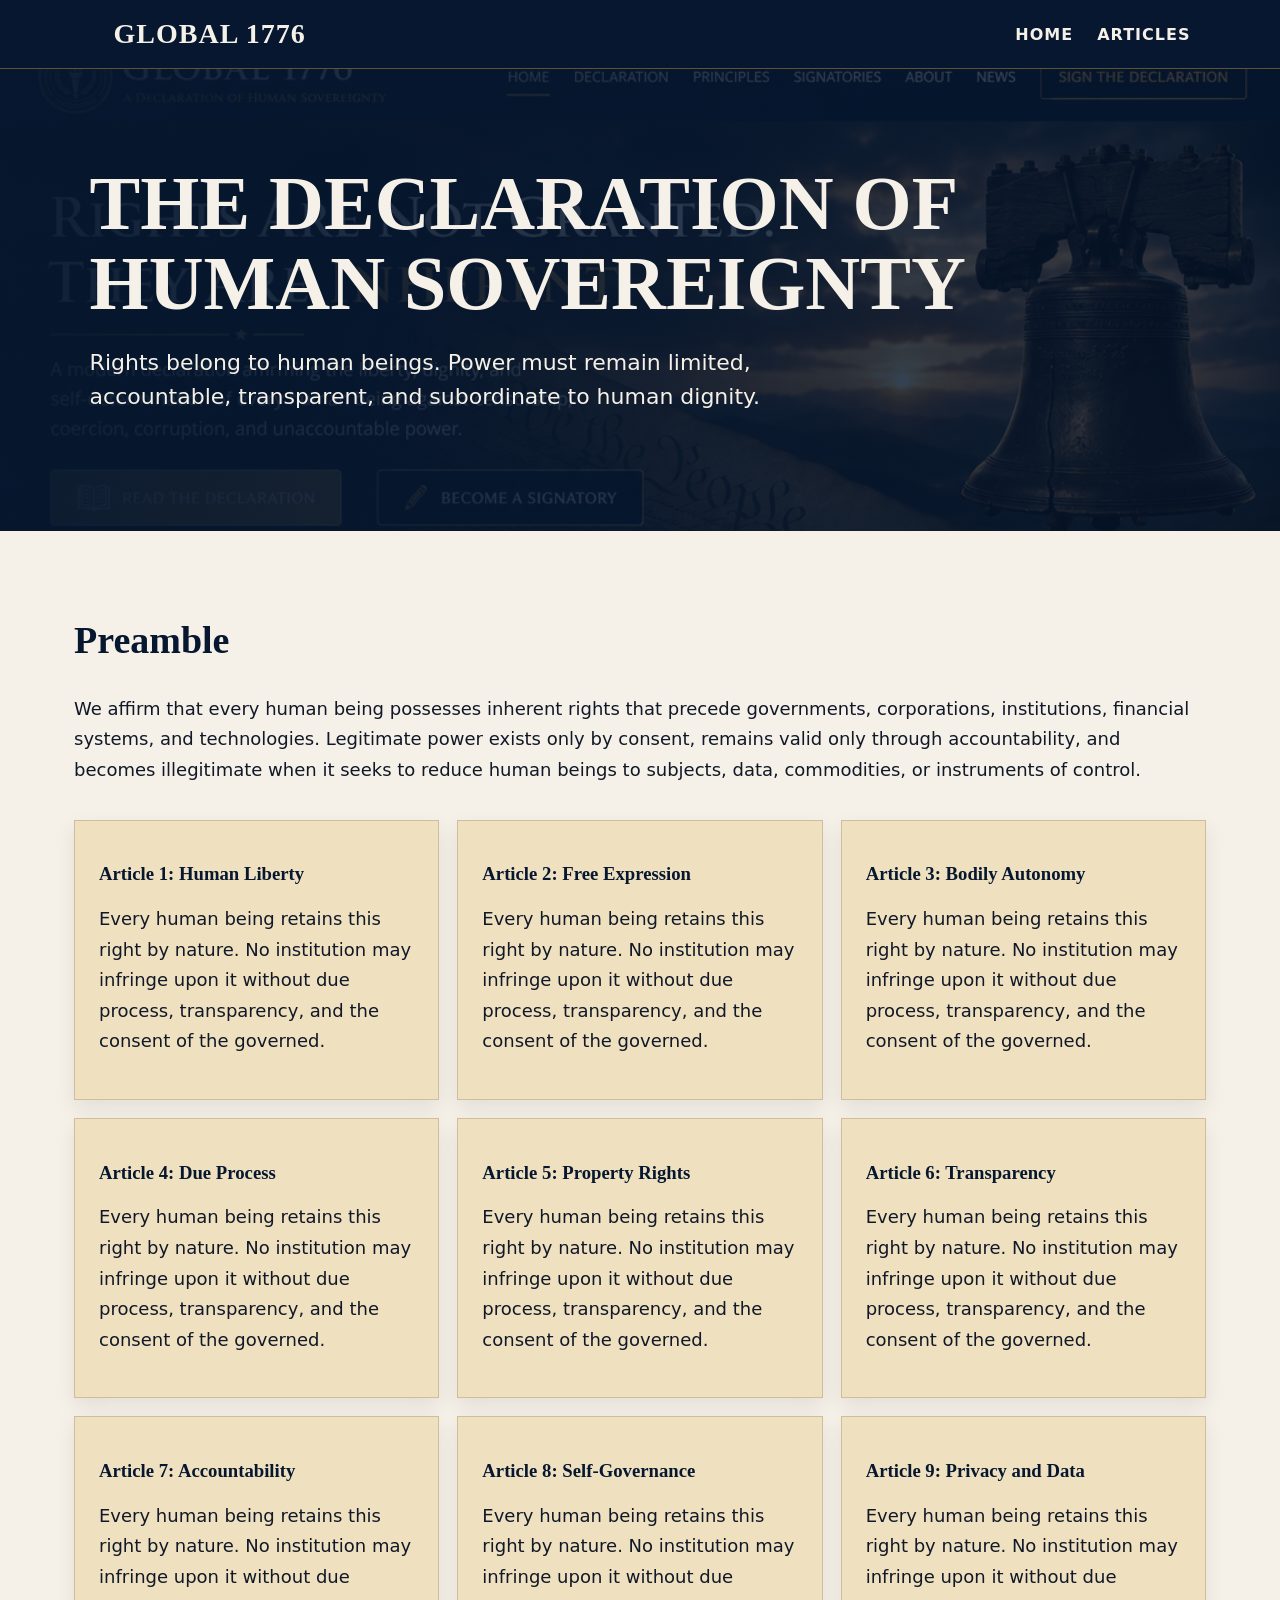
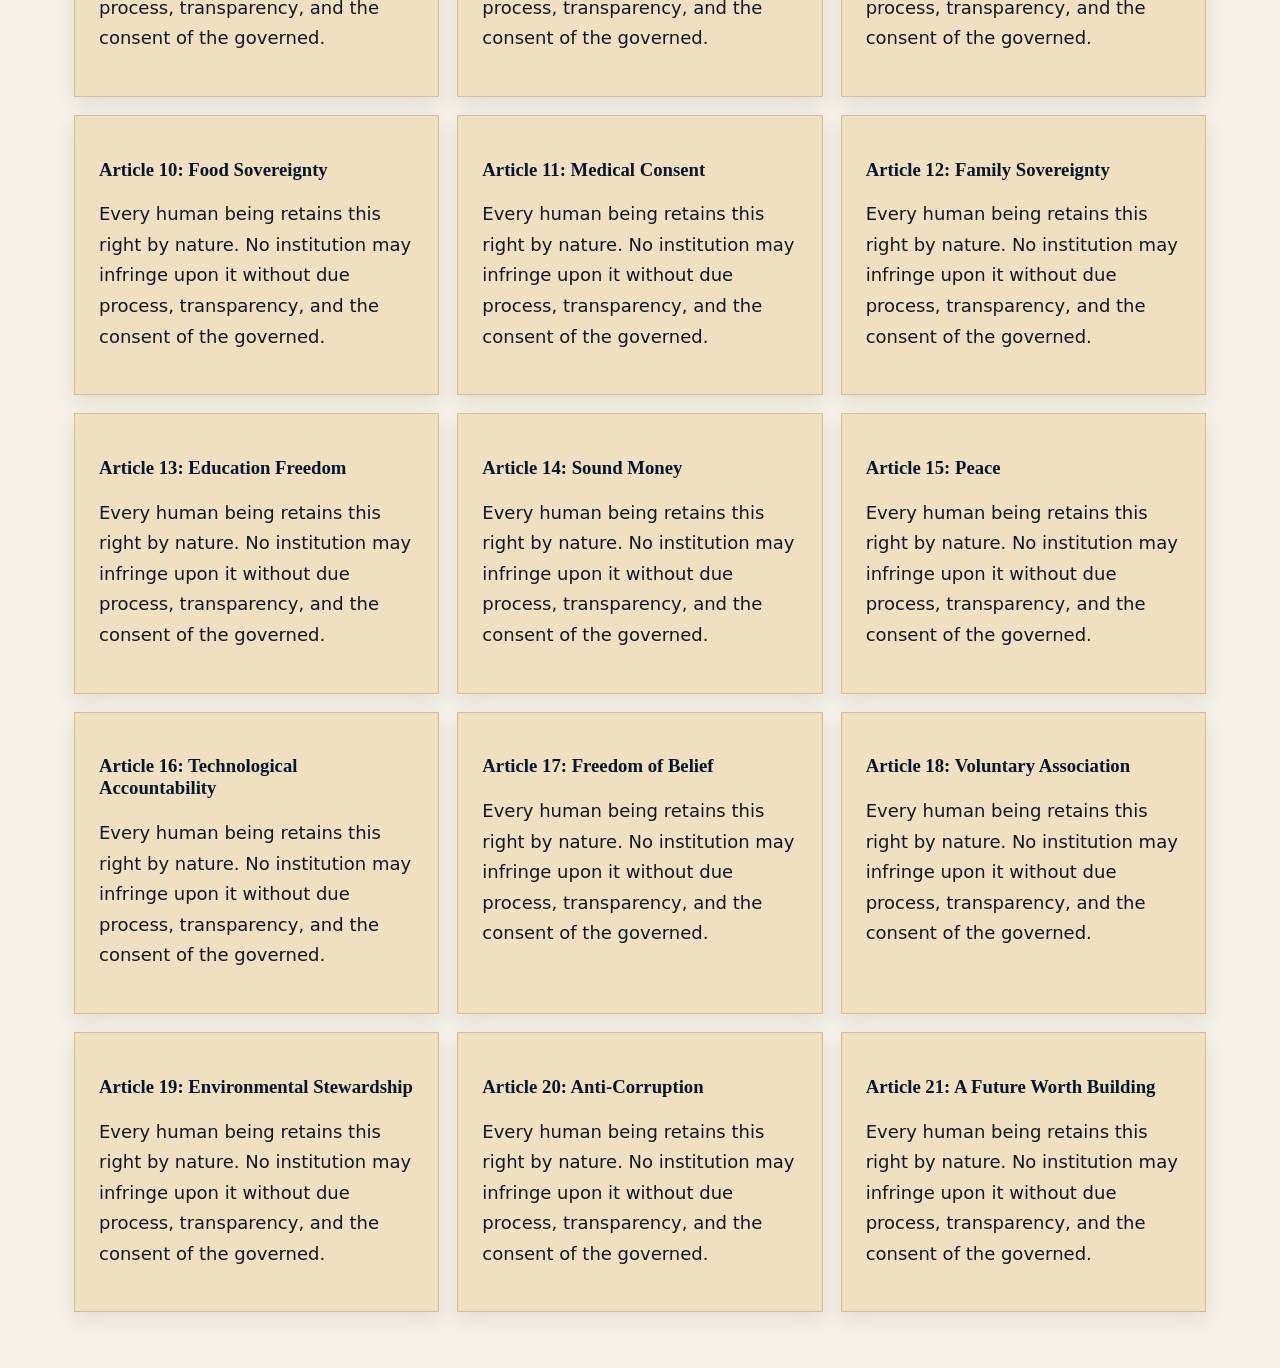
==== commit cf1b33c5: "Add files via upload" ====
--- a/charter.html
+++ b/charter.html
@@ -1,13 +1,47 @@
 <!DOCTYPE html>
 <html lang="en">
 <head>
-<meta charset="UTF-8"><meta name="viewport" content="width=device-width, initial-scale=1.0">
+<meta charset="UTF-8">
+<meta name="viewport" content="width=device-width, initial-scale=1.0">
 <title>The Declaration — Global 1776</title>
-<link rel="icon" href="assets/favicon.png"><link rel="stylesheet" href="styles.css">
+<link rel="icon" href="assets/favicon.png">
+<link rel="stylesheet" href="styles.css">
 </head>
-<body>
-<header class="header"><nav class="nav"><a class="brandlink" href="index.html"><img src="assets/global1776-seal.png"><div><div class="brand">GLOBAL 1776</div><div class="tag">A Declaration of Human Sovereignty</div></div></a><div class="navlinks"><a href="index.html">Home</a><a class="btn outline" href="index.html#join">Sign</a></div></nav></header>
-<section class="hero"><div class="inner"><h1>The Declaration<br><span>Of Human Sovereignty.</span></h1><p class="lead">Rights belong to human beings. Power must remain limited, accountable, transparent, and subordinate to human dignity.</p></div></section>
-<section class="why"><div class="whywrap" style="grid-template-columns:1fr"><div><h2 class="sectiontitle">Preamble</h2><div class="goldline"></div><p>We affirm that every human being possesses inherent rights that precede governments, corporations, institutions, financial systems, and technologies. Legitimate power exists only by consent, remains valid only through accountability, and becomes illegitimate when it seeks to reduce human beings to subjects, data, commodities, or instruments of control.</p></div></div></section>
-<section class="tri"><div class="triwrap" style="grid-template-columns:1fr 1fr 1fr">
-<div class='excerpt' style='font-style:normal;text-align:left'><h3>Article 1: Human Liberty</h3><p>Every human being retains this right by nature. No institution may infringe upon it without due process, transparency, and the consent of the governed.</p></div><div class='excerpt' style='font-style:normal;text-align:left'><h3>Article 2: Free Expression</h3><p>Every human being retains this right by nature. No institution may infringe upon it without due process, transparency, and the consent of the governed.</p></div><div class='excerpt' style='font-style:normal;text-align:left'><h3>Article 3: Bodily Autonomy</h3><p>Every human being retains this right by nature. No institution may infringe upon it without due process, transparency, and the consent of the governed.</p></div><div class='excerpt' style='font-style:normal;text-align:left'><h3>Article 4: Due Process</h3><p>Every human being retains this right by nature. No institution may infringe upon it without due process, transparency, and the consent of the governed.</p></div><div class='excerpt' style='font-style:normal;text-align:left'><h3>Article 5: Property Rights</h3><p>Every human being retains this right by nature. No institution may infringe upon it without due process, transparency, and the consent of the governed.</p></div><div class='excerpt' style='font-style:normal;text-align:left'><h3>Article 6: Transparency</h3><p>Every human being retains this right by nature. No institution may infringe upon it without due process, transparency, and the consent of the governed.</p></div><div class='excerpt' style='font-style:normal;text-align:left'><h3>Article 7: Accountability</h3><p>Every human being retains this right by nature. No institution may infringe upon it without due process, transparency, and the consent of the governed.</p></div><div class='excerpt' style='font-style:normal;text-align:left'><h3>Article 8: Self-Governance</h3><p>Every human being retains this right by nature. No institution may infringe upon it without due process, transparency, and the consent of the governed.</p></div><div class='excerpt' style='font-style:normal;text-align:left'><h3>Article 9: Privacy and Data</h3><p>Every human being retains this right by nature. No institution may infringe upon it without due process, transparency, and the consent of the governed.</p></div><div class='excerpt' style='font-style:normal;text-align:left'><h3>Article 10: Food Sovereignty</h3><p>Every human being retains this right by nature. No institution may infringe upon it without due process, transparency, and the consent of the governed.</p></div><div class='excerpt' style='font-style:normal;text-align:left'><h3>Article 11: Medical Consent</h3><p>Every human being retains this right by nature. No institution may infringe upon it without due process, transparency, and the consent of the governed.</p></div><div class='excerpt' style='font-style:normal;text-align:left'><h3>Article 12: Family Sovereignty</h3><p>Every human being retains this right by nature. No institution may infringe upon it without due process, transparency, and the consent of the governed.</p></div><div class='excerpt' style='font-style:normal;text-align:left'><h3>Article 13: Education Freedom</h3><p>Every human being retains this right by nature. No institution may infringe upon it without due process, transparency, and the consent of the governed.</p></div><div class='excerpt' style='font-style:normal;text-align:left'><h3>Article 14: Sound Money</h3><p>Every human being retains this right by nature. No institution may infringe upon it without due process, transparency, and the consent of the governed.</p></div><div class='excerpt' style='font-style:normal;text-align:left'><h3>Article 15: Peace</h3><p>Every human being retains this right by nature. No institution may infringe upon it without due process, transparency, and the consent of the governed.</p></div><div class='excerpt' style='font-style:normal;text-align:left'><h3>Article 16: Technological Accountability</h3><p>Every human being retains this right by nature. No institution may infringe upon it without due process, transparency, and the consent of the governed.</p></div><div class='excerpt' style='font-style:normal;text-align:left'><h3>Article 17: Freedom of Belief</h3><p>Every human being retains this right by nature. No institution may infringe upon it without due process, transparency, and the consent of the governed.</p></div><div class='excerpt' style='font-style:normal;text-align:left'><h3>Article 18: Voluntary Association</h3><p>Every human being retains this right by nature. No institution may infringe upon it without due process, transparency, and the consent of the governed.</p></div><div class='excerpt' style='font-style:normal;text-align:left'><h3>Article 19: Environmental Stewardship</h3><p>Every human being retains this right by nature. No institution may infringe upon it without due process, transparency, and the consent of the governed.</p></div><div class='excerpt' style='font-style:normal;text-align:left'><h3>Article 20: Anti-Corruption</h3><p>Every human being retains this right by nature. No institution may infringe upon it without due process, transparency, and the consent of the governed.</p></div><div class='excerpt' style='font-style:normal;text-align:left'><h3>Article 21: A Future Worth Building</h3><p>Every human being retains this right by nature. No institution may infringe upon it without due process, transparency, and the consent of the governed.</p></div></div></section><footer class='footer'><div class='foot'><div><div class='brand'>GLOBAL 1776</div><div>Rights Belong To Human Beings.</div></div></div></footer></body></html>+<body class="charter-body">
+<header class="charter-header">
+  <a href="index.html" class="brand">GLOBAL 1776</a>
+  <nav><a href="index.html">Home</a><a href="#articles">Articles</a></nav>
+</header>
+<section class="charter-hero">
+  <h1>The Declaration of Human Sovereignty</h1>
+  <p>Rights belong to human beings. Power must remain limited, accountable, transparent, and subordinate to human dignity.</p>
+</section>
+<section class="charter-content" id="articles">
+  <h2>Preamble</h2>
+  <p>We affirm that every human being possesses inherent rights that precede governments, corporations, institutions, financial systems, and technologies. Legitimate power exists only by consent, remains valid only through accountability, and becomes illegitimate when it seeks to reduce human beings to subjects, data, commodities, or instruments of control.</p>
+  <div class="articles-grid">
+  <article><h3>Article 1: Human Liberty</h3><p>Every human being retains this right by nature. No institution may infringe upon it without due process, transparency, and the consent of the governed.</p></article>
+<article><h3>Article 2: Free Expression</h3><p>Every human being retains this right by nature. No institution may infringe upon it without due process, transparency, and the consent of the governed.</p></article>
+<article><h3>Article 3: Bodily Autonomy</h3><p>Every human being retains this right by nature. No institution may infringe upon it without due process, transparency, and the consent of the governed.</p></article>
+<article><h3>Article 4: Due Process</h3><p>Every human being retains this right by nature. No institution may infringe upon it without due process, transparency, and the consent of the governed.</p></article>
+<article><h3>Article 5: Property Rights</h3><p>Every human being retains this right by nature. No institution may infringe upon it without due process, transparency, and the consent of the governed.</p></article>
+<article><h3>Article 6: Transparency</h3><p>Every human being retains this right by nature. No institution may infringe upon it without due process, transparency, and the consent of the governed.</p></article>
+<article><h3>Article 7: Accountability</h3><p>Every human being retains this right by nature. No institution may infringe upon it without due process, transparency, and the consent of the governed.</p></article>
+<article><h3>Article 8: Self-Governance</h3><p>Every human being retains this right by nature. No institution may infringe upon it without due process, transparency, and the consent of the governed.</p></article>
+<article><h3>Article 9: Privacy and Data</h3><p>Every human being retains this right by nature. No institution may infringe upon it without due process, transparency, and the consent of the governed.</p></article>
+<article><h3>Article 10: Food Sovereignty</h3><p>Every human being retains this right by nature. No institution may infringe upon it without due process, transparency, and the consent of the governed.</p></article>
+<article><h3>Article 11: Medical Consent</h3><p>Every human being retains this right by nature. No institution may infringe upon it without due process, transparency, and the consent of the governed.</p></article>
+<article><h3>Article 12: Family Sovereignty</h3><p>Every human being retains this right by nature. No institution may infringe upon it without due process, transparency, and the consent of the governed.</p></article>
+<article><h3>Article 13: Education Freedom</h3><p>Every human being retains this right by nature. No institution may infringe upon it without due process, transparency, and the consent of the governed.</p></article>
+<article><h3>Article 14: Sound Money</h3><p>Every human being retains this right by nature. No institution may infringe upon it without due process, transparency, and the consent of the governed.</p></article>
+<article><h3>Article 15: Peace</h3><p>Every human being retains this right by nature. No institution may infringe upon it without due process, transparency, and the consent of the governed.</p></article>
+<article><h3>Article 16: Technological Accountability</h3><p>Every human being retains this right by nature. No institution may infringe upon it without due process, transparency, and the consent of the governed.</p></article>
+<article><h3>Article 17: Freedom of Belief</h3><p>Every human being retains this right by nature. No institution may infringe upon it without due process, transparency, and the consent of the governed.</p></article>
+<article><h3>Article 18: Voluntary Association</h3><p>Every human being retains this right by nature. No institution may infringe upon it without due process, transparency, and the consent of the governed.</p></article>
+<article><h3>Article 19: Environmental Stewardship</h3><p>Every human being retains this right by nature. No institution may infringe upon it without due process, transparency, and the consent of the governed.</p></article>
+<article><h3>Article 20: Anti-Corruption</h3><p>Every human being retains this right by nature. No institution may infringe upon it without due process, transparency, and the consent of the governed.</p></article>
+<article><h3>Article 21: A Future Worth Building</h3><p>Every human being retains this right by nature. No institution may infringe upon it without due process, transparency, and the consent of the governed.</p></article>
+  </div>
+</section>
+</body>
+</html>
--- a/styles.css
+++ b/styles.css
@@ -1,61 +1,31 @@
 
-:root{--navy:#07172F;--navy2:#0B1F3A;--gold:#D4AF37;--gold2:#E7C66E;--ivory:#F5F1E8;--ink:#111827;--red:#9F2635}
+:root{--navy:#06172f;--gold:#d4af37;--ivory:#f5f1e8;--ink:#111827}
 *{box-sizing:border-box}
-html{scroll-behavior:smooth}
-body{margin:0;background:var(--navy);color:var(--ivory);font-family:Inter,system-ui,-apple-system,Segoe UI,sans-serif}
-h1,h2,h3,.brand,.serif{font-family:Georgia,'Times New Roman',serif}
-a{color:inherit}
-.header{position:sticky;top:0;z-index:50;background:rgba(7,23,47,.96);backdrop-filter:blur(14px);border-bottom:1px solid rgba(212,175,55,.28)}
-.nav{max-width:1240px;margin:auto;padding:14px 22px;display:flex;align-items:center;justify-content:space-between}
-.brandlink{display:flex;gap:13px;align-items:center;text-decoration:none}
-.brandlink img{width:56px;height:56px;border-radius:50%;object-fit:cover}
-.brand{font-size:29px;letter-spacing:2px;font-weight:800}
-.tag{font-size:12px;color:var(--gold);text-transform:uppercase;letter-spacing:1.8px;font-weight:800}
-.navlinks{display:flex;gap:25px;align-items:center;font-size:13px;text-transform:uppercase;font-weight:800;letter-spacing:1.1px}
-.navlinks a{text-decoration:none;color:rgba(245,241,232,.86)}
-.navlinks a:hover{color:var(--gold2)}
-.btn{display:inline-flex;align-items:center;justify-content:center;text-decoration:none;text-transform:uppercase;letter-spacing:1px;font-weight:900;border:1px solid var(--gold);padding:14px 24px;font-size:13px;border-radius:3px}
-.btn.gold{background:linear-gradient(180deg,#ebcf80,#c59a2a);color:#12100a}
-.btn.dark,.btn.outline{background:#08162b;color:var(--ivory)}
-.hero{min-height:620px;background:linear-gradient(90deg,rgba(7,23,47,.96),rgba(7,23,47,.77),rgba(7,23,47,.20)),url('assets/hero-liberty-bell.jpg') center/cover no-repeat;display:flex;align-items:center}
-.inner{max-width:1240px;margin:auto;padding:80px 22px;width:100%}
-.hero h1{font-size:clamp(44px,6.5vw,82px);line-height:1.06;margin:18px 0;text-transform:uppercase;letter-spacing:2px;max-width:840px}
-.hero h1 span{color:var(--gold2)}
-.rule{display:flex;align-items:center;gap:13px;color:var(--gold);margin:20px 0}
-.rule:before,.rule:after{content:'';width:100px;height:1px;background:var(--gold)}
-.lead{font-size:20px;line-height:1.65;max-width:700px;color:rgba(245,241,232,.92)}
-.ctas{display:flex;gap:18px;flex-wrap:wrap;margin-top:30px}
-.why,.tri{background:var(--ivory);color:var(--ink)}
-.whywrap{max-width:1240px;margin:auto;display:grid;grid-template-columns:.85fr 1.15fr;gap:56px;padding:60px 22px}
-.world{opacity:.13;font-size:170px;display:flex;align-items:center;justify-content:center}
-.sectiontitle{font-size:38px;text-transform:uppercase;letter-spacing:2px;margin:0;color:var(--navy)}
-.goldline{width:72px;height:2px;background:var(--gold);margin:16px 0 24px}
-.why p{font-size:18px;line-height:1.7;color:#2d3440}
-.darksec{background:#07172F}
-.principles{max-width:1240px;margin:auto;padding:56px 22px}
-.center{text-align:center;color:var(--ivory)}
-.grid8{display:grid;grid-template-columns:repeat(8,1fr);gap:10px;margin-top:28px}
-.pcard{border:1px solid rgba(212,175,55,.42);background:linear-gradient(180deg,#0B1F3A,#07172F);padding:24px 13px;text-align:center;min-height:210px}
-.ico{font-size:33px;color:var(--gold);margin-bottom:14px}
-.pcard h3{font-size:17px;line-height:1.1;text-transform:uppercase;letter-spacing:1px;margin:0 0 10px}
-.pcard p{font-size:13.5px;line-height:1.5;color:rgba(245,241,232,.78);margin:0}
-.triwrap{max-width:1240px;margin:auto;display:grid;grid-template-columns:1fr 1.15fr .9fr;gap:36px;padding:54px 22px}
-.tri h2{color:var(--navy);text-align:center;text-transform:uppercase;letter-spacing:1.4px}
-.reject ul{list-style:none;padding:0}
-.reject li{padding:8px 0;font-size:16px}
-.reject li:before{content:'✕';color:var(--red);font-weight:900;margin-right:12px}
-.excerpt{background:#efe0c0;border:1px solid rgba(120,85,30,.25);box-shadow:0 8px 22px rgba(0,0,0,.18);padding:28px 36px;text-align:center;font-family:Georgia,serif;font-style:italic;line-height:1.65}
-.stat{display:flex;align-items:center;gap:18px;margin-bottom:18px}
-.circle{width:54px;height:54px;border-radius:50%;background:var(--navy);display:flex;align-items:center;justify-content:center;color:white;font-size:25px}
-.stat strong{font-family:Georgia,serif;font-size:42px;color:#b48520;display:block}
-.join{background:#061326;color:var(--ivory);border-top:1px solid rgba(212,175,55,.28)}
-.joinwrap{max-width:1240px;margin:auto;display:grid;grid-template-columns:260px 1fr;gap:42px;align-items:center;padding:48px 22px}
-.join img{width:235px;border-radius:50%}
-.join h2{font-size:34px;margin:0}
-.form{display:grid;grid-template-columns:1fr 1fr 1fr auto;gap:12px;margin-top:18px}
-.form input,.form select{padding:15px;border:1px solid rgba(212,175,55,.3);border-radius:3px;background:var(--ivory);color:#111}
-.footer{background:#050e1c}
-.foot{max-width:1240px;margin:auto;display:flex;justify-content:space-between;align-items:center;padding:28px 22px;color:rgba(245,241,232,.82)}
-.footlinks{display:flex;gap:25px;font-size:13px;text-transform:uppercase;letter-spacing:1px}
-.footlinks a{text-decoration:none}
-@media(max-width:1000px){.navlinks{display:none}.whywrap,.triwrap,.joinwrap{grid-template-columns:1fr}.grid8{grid-template-columns:repeat(2,1fr)}.form{grid-template-columns:1fr}.world{display:none}.foot{display:block}.footlinks{margin-top:20px;flex-wrap:wrap}}
+html,body{margin:0;padding:0;background:#06172f}
+.mockup-page{position:relative;width:100%;max-width:1600px;margin:0 auto;background:#06172f}
+.mockup-page img{display:block;width:100%;height:auto}
+.hotspot{position:absolute;display:block;z-index:5;background:rgba(255,255,255,0)}
+.hotspot:hover{outline:2px solid rgba(212,175,55,.35)}
+.home{left:39.5%;top:1.9%;width:4.5%;height:2.2%}
+.declaration{left:44.7%;top:1.9%;width:8.5%;height:2.2%}
+.principles{left:54.5%;top:1.9%;width:7.5%;height:2.2%}
+.sign-top{left:81%;top:1.45%;width:16.3%;height:3.8%}
+.read-hero{left:4%;top:23.2%;width:22.8%;height:4%}
+.become-hero{left:29.5%;top:23.2%;width:21%;height:4%}
+.read-full{left:36.8%;top:79.7%;width:22.3%;height:4%}
+.sign-bottom{left:79.5%;top:88.3%;width:17.5%;height:3.8%}
+.hidden-anchor{position:absolute;width:1px;height:1px;overflow:hidden}
+.charter-body{color:var(--ink);background:var(--ivory);font-family:Inter,system-ui,-apple-system,Segoe UI,sans-serif}
+.charter-header{background:var(--navy);color:var(--ivory);display:flex;align-items:center;justify-content:space-between;padding:18px 7vw;border-bottom:1px solid rgba(212,175,55,.4)}
+.charter-header a{color:inherit;text-decoration:none;margin-left:24px;text-transform:uppercase;letter-spacing:1px;font-weight:800}
+.brand{font-family:Georgia,serif;font-size:28px;letter-spacing:2px;color:var(--ivory)!important}
+.charter-hero{background:linear-gradient(90deg,rgba(6,23,47,.96),rgba(6,23,47,.75)),url('assets/hero-approved.png') center/cover no-repeat;color:var(--ivory);padding:95px 7vw}
+.charter-hero h1{font-family:Georgia,serif;font-size:clamp(42px,6vw,76px);line-height:1.05;text-transform:uppercase;margin:0 0 22px}
+.charter-hero p{font-size:22px;max-width:760px;line-height:1.55}
+.charter-content{max-width:1180px;margin:0 auto;padding:56px 24px}
+.charter-content h2{font-family:Georgia,serif;font-size:38px;color:var(--navy)}
+.charter-content p{font-size:18px;line-height:1.7}
+.articles-grid{display:grid;grid-template-columns:repeat(3,1fr);gap:18px;margin-top:34px}
+.articles-grid article{background:#efe0c0;border:1px solid rgba(120,85,30,.25);padding:24px;box-shadow:0 8px 20px rgba(0,0,0,.08)}
+.articles-grid h3{font-family:Georgia,serif;color:var(--navy)}
+@media(max-width:800px){.articles-grid{grid-template-columns:1fr}.charter-header{display:block}.charter-header nav{margin-top:12px}}
